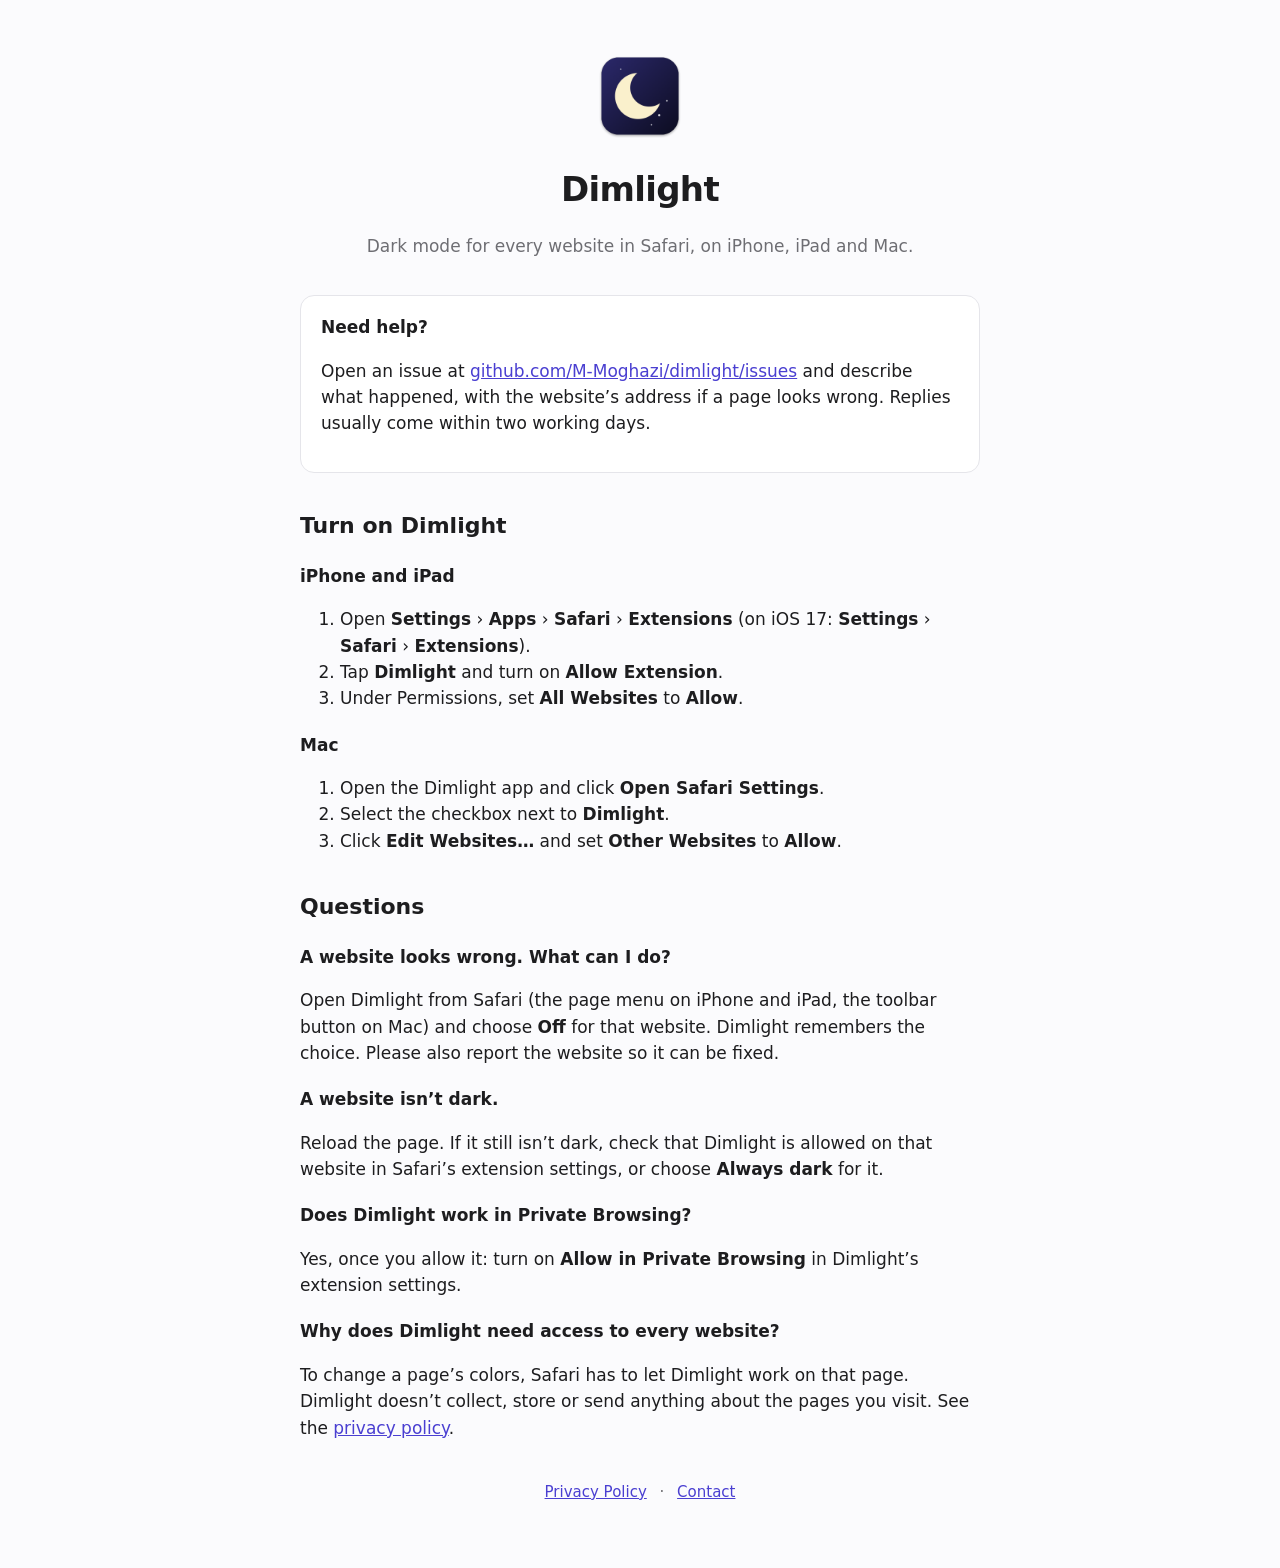
==== index.html @ 1d6453c2 "Dimlight support and privacy policy pages Co-Authored-By: Claude Opus 5.5 <noreply@anthropic.com>" ====
<!doctype html>
<html lang="en">
<head>
<meta charset="utf-8">
<meta name="viewport" content="width=device-width, initial-scale=1">
<title>Dimlight Support</title>
<meta name="description" content="Help and contact for Dimlight, the dark mode extension for Safari on iPhone, iPad and Mac.">
<link rel="icon" href="icon.png">
<link rel="stylesheet" href="style.css">
</head>
<body>
<main>
<header>
  <img src="icon.png" alt="">
  <h1>Dimlight</h1>
  <p class="muted">Dark mode for every website in Safari, on iPhone, iPad and Mac.</p>
</header>

<div class="card">
  <strong>Need help?</strong>
  <p>Open an issue at <a href="https://github.com/M-Moghazi/dimlight/issues">github.com/M-Moghazi/dimlight/issues</a> and describe what happened, with the website’s address if a page looks wrong. Replies usually come within two working days.</p>
</div>

<h2>Turn on Dimlight</h2>
<h3>iPhone and iPad</h3>
<ol>
  <li>Open <b>Settings</b> › <b>Apps</b> › <b>Safari</b> › <b>Extensions</b> (on iOS 17: <b>Settings</b> › <b>Safari</b> › <b>Extensions</b>).</li>
  <li>Tap <b>Dimlight</b> and turn on <b>Allow Extension</b>.</li>
  <li>Under Permissions, set <b>All Websites</b> to <b>Allow</b>.</li>
</ol>
<h3>Mac</h3>
<ol>
  <li>Open the Dimlight app and click <b>Open Safari Settings</b>.</li>
  <li>Select the checkbox next to <b>Dimlight</b>.</li>
  <li>Click <b>Edit Websites…</b> and set <b>Other Websites</b> to <b>Allow</b>.</li>
</ol>

<h2>Questions</h2>
<h3>A website looks wrong. What can I do?</h3>
<p>Open Dimlight from Safari (the page menu on iPhone and iPad, the toolbar button on Mac) and choose <b>Off</b> for that website. Dimlight remembers the choice. Please also report the website so it can be fixed.</p>
<h3>A website isn’t dark.</h3>
<p>Reload the page. If it still isn’t dark, check that Dimlight is allowed on that website in Safari’s extension settings, or choose <b>Always dark</b> for it.</p>
<h3>Does Dimlight work in Private Browsing?</h3>
<p>Yes, once you allow it: turn on <b>Allow in Private Browsing</b> in Dimlight’s extension settings.</p>
<h3>Why does Dimlight need access to every website?</h3>
<p>To change a page’s colors, Safari has to let Dimlight work on that page. Dimlight doesn’t collect, store or send anything about the pages you visit. See the <a href="privacy/">privacy policy</a>.</p>

<nav><a href="privacy/">Privacy Policy</a> · <a href="https://github.com/M-Moghazi/dimlight/issues">Contact</a></nav>
</main>
</body>
</html>
---- style.css ----
:root { color-scheme: light dark; --bg: #fbfbfd; --text: #1d1d1f; --muted: #6e6e73; --card: #ffffff; --line: #e5e5ea; --accent: #4a3fd1; }
@media (prefers-color-scheme: dark) { :root { --bg: #000; --text: #f5f5f7; --muted: #a1a1a6; --card: #1c1c1e; --line: #38383a; --accent: #8b82ff; } }
* { box-sizing: border-box; }
body { margin: 0; background: var(--bg); color: var(--text); font: 17px/1.55 -apple-system, BlinkMacSystemFont, 'Segoe UI', system-ui, sans-serif; }
main { max-width: 720px; margin: 0 auto; padding: 48px 20px 64px; }
header { text-align: center; margin-bottom: 36px; }
header img { width: 96px; height: 96px; border-radius: 22px; }
h1 { font-size: 34px; margin: 12px 0 4px; letter-spacing: -0.02em; }
h2 { font-size: 22px; margin: 36px 0 8px; }
h3 { font-size: 17px; margin: 20px 0 4px; }
p, li { color: var(--text); }
.muted { color: var(--muted); }
.card { background: var(--card); border: 1px solid var(--line); border-radius: 14px; padding: 18px 20px; margin: 16px 0; }
a { color: var(--accent); }
nav { text-align: center; margin-top: 40px; color: var(--muted); font-size: 15px; }
nav a { margin: 0 8px; }
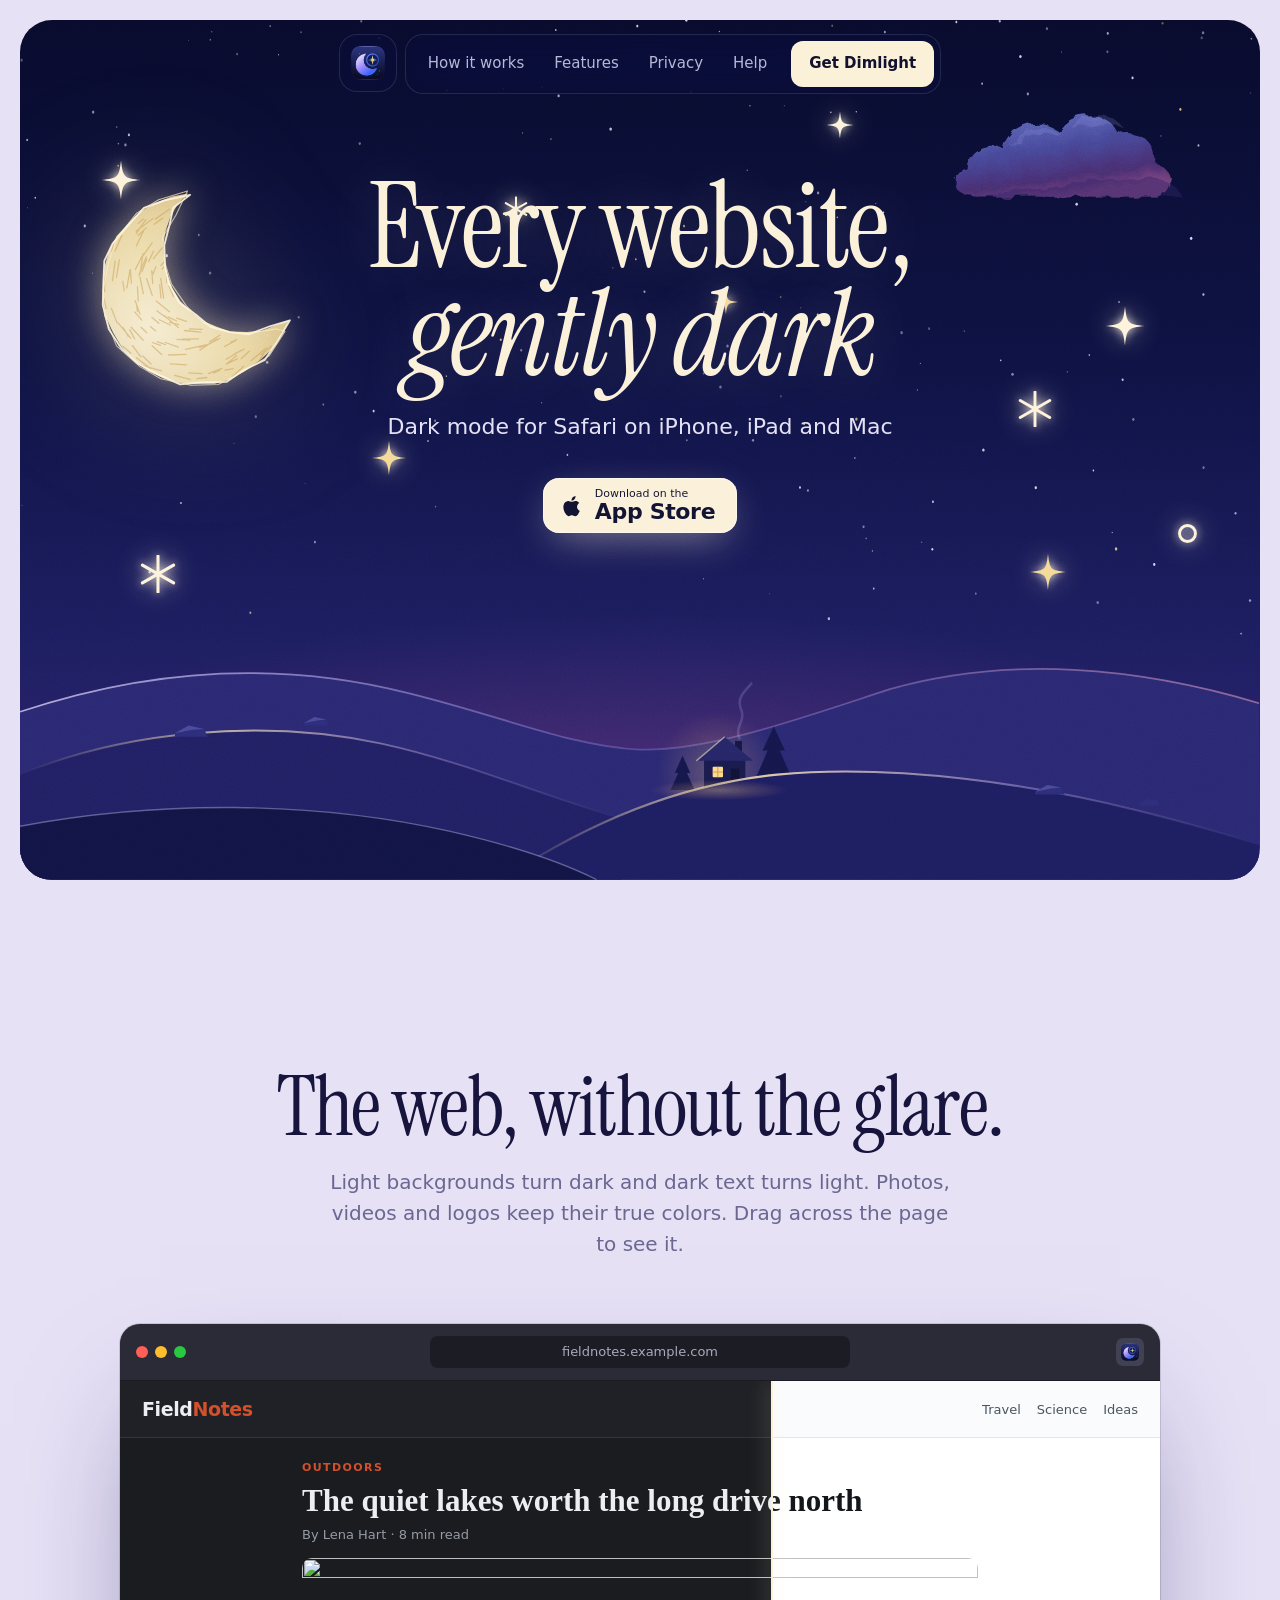
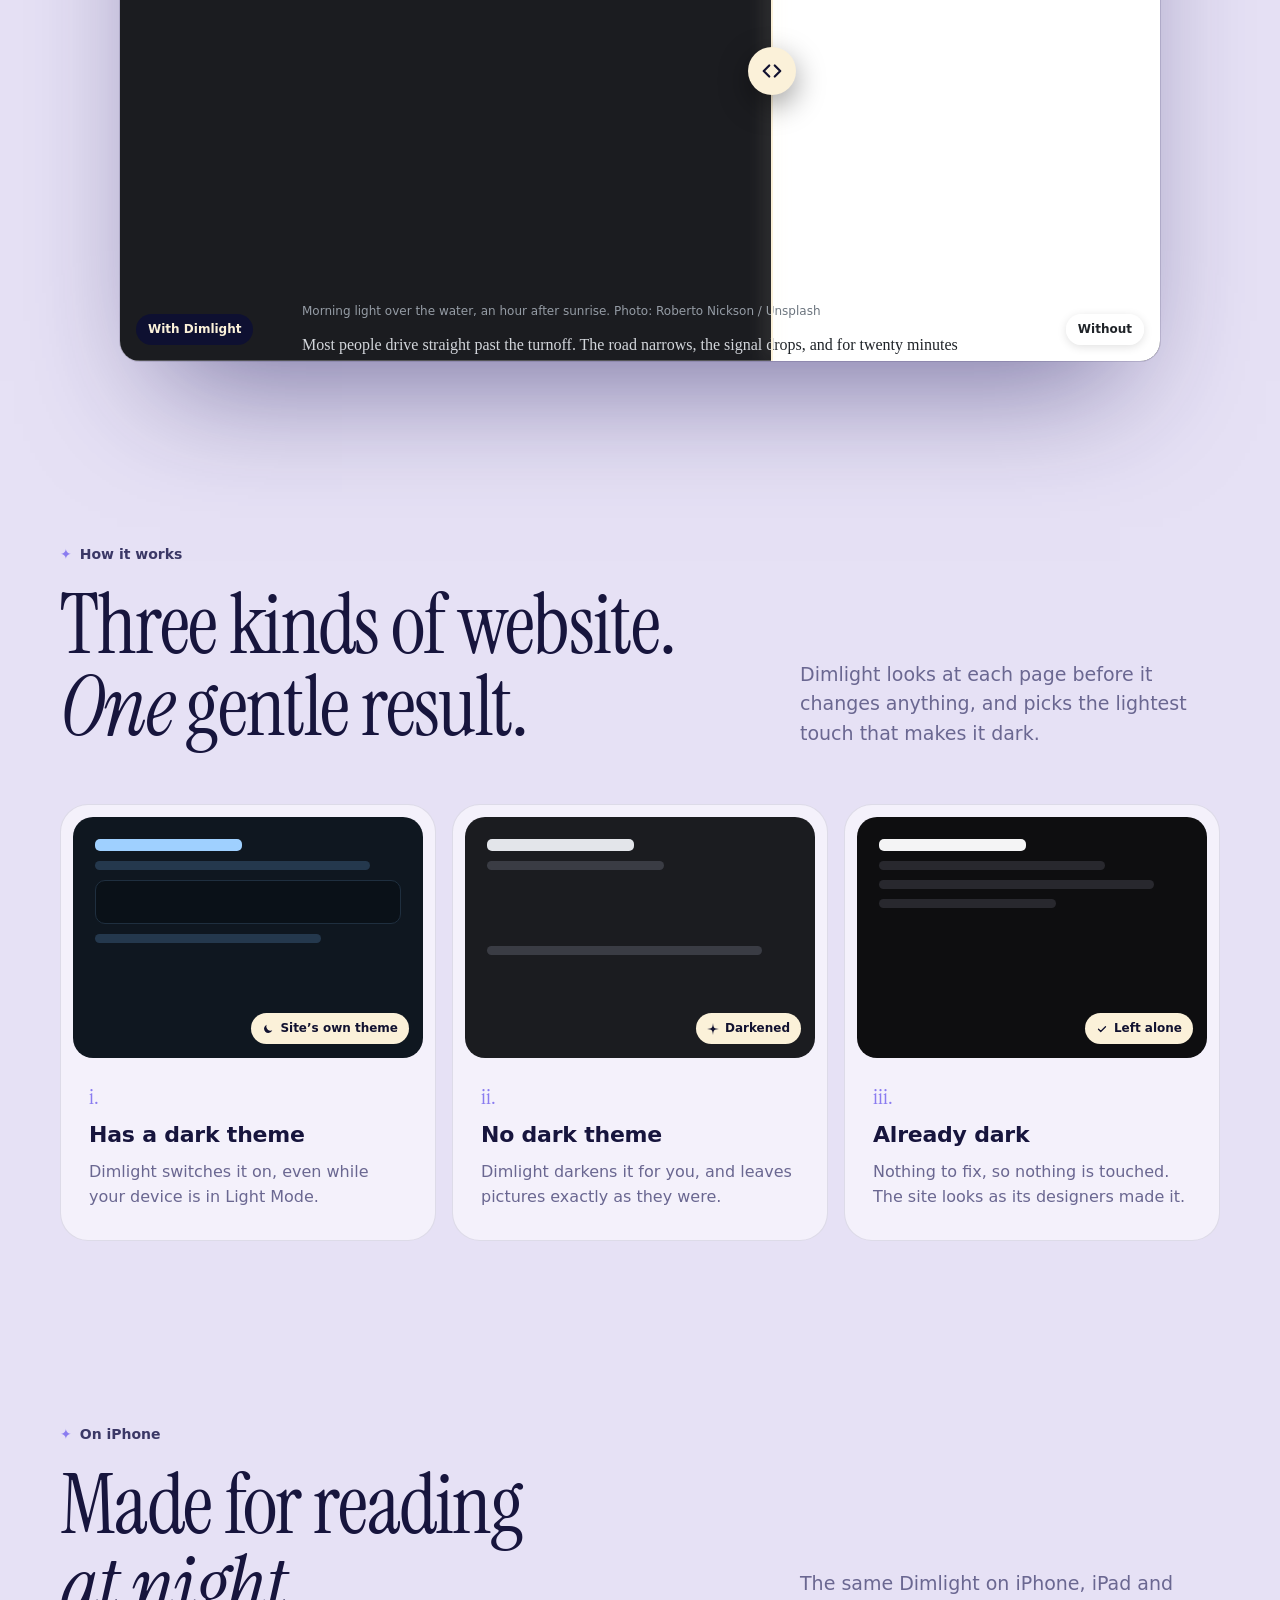
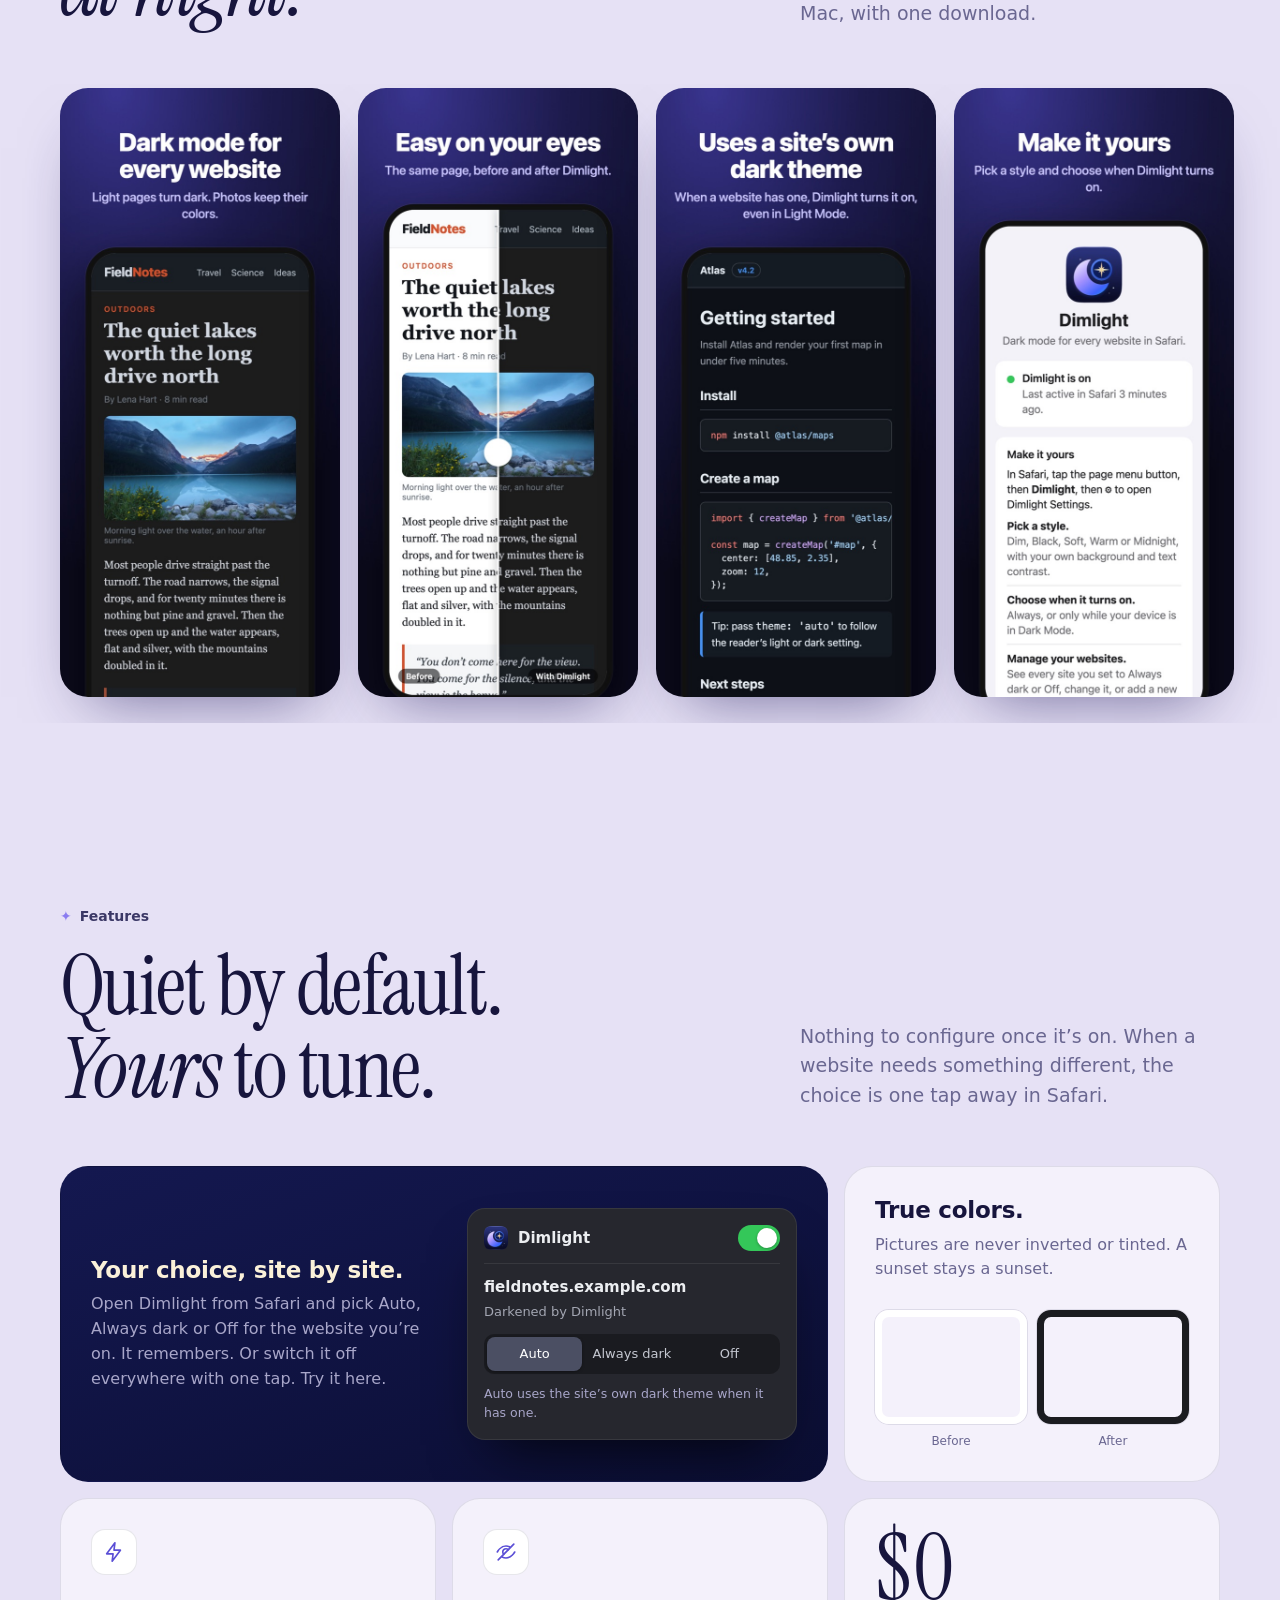
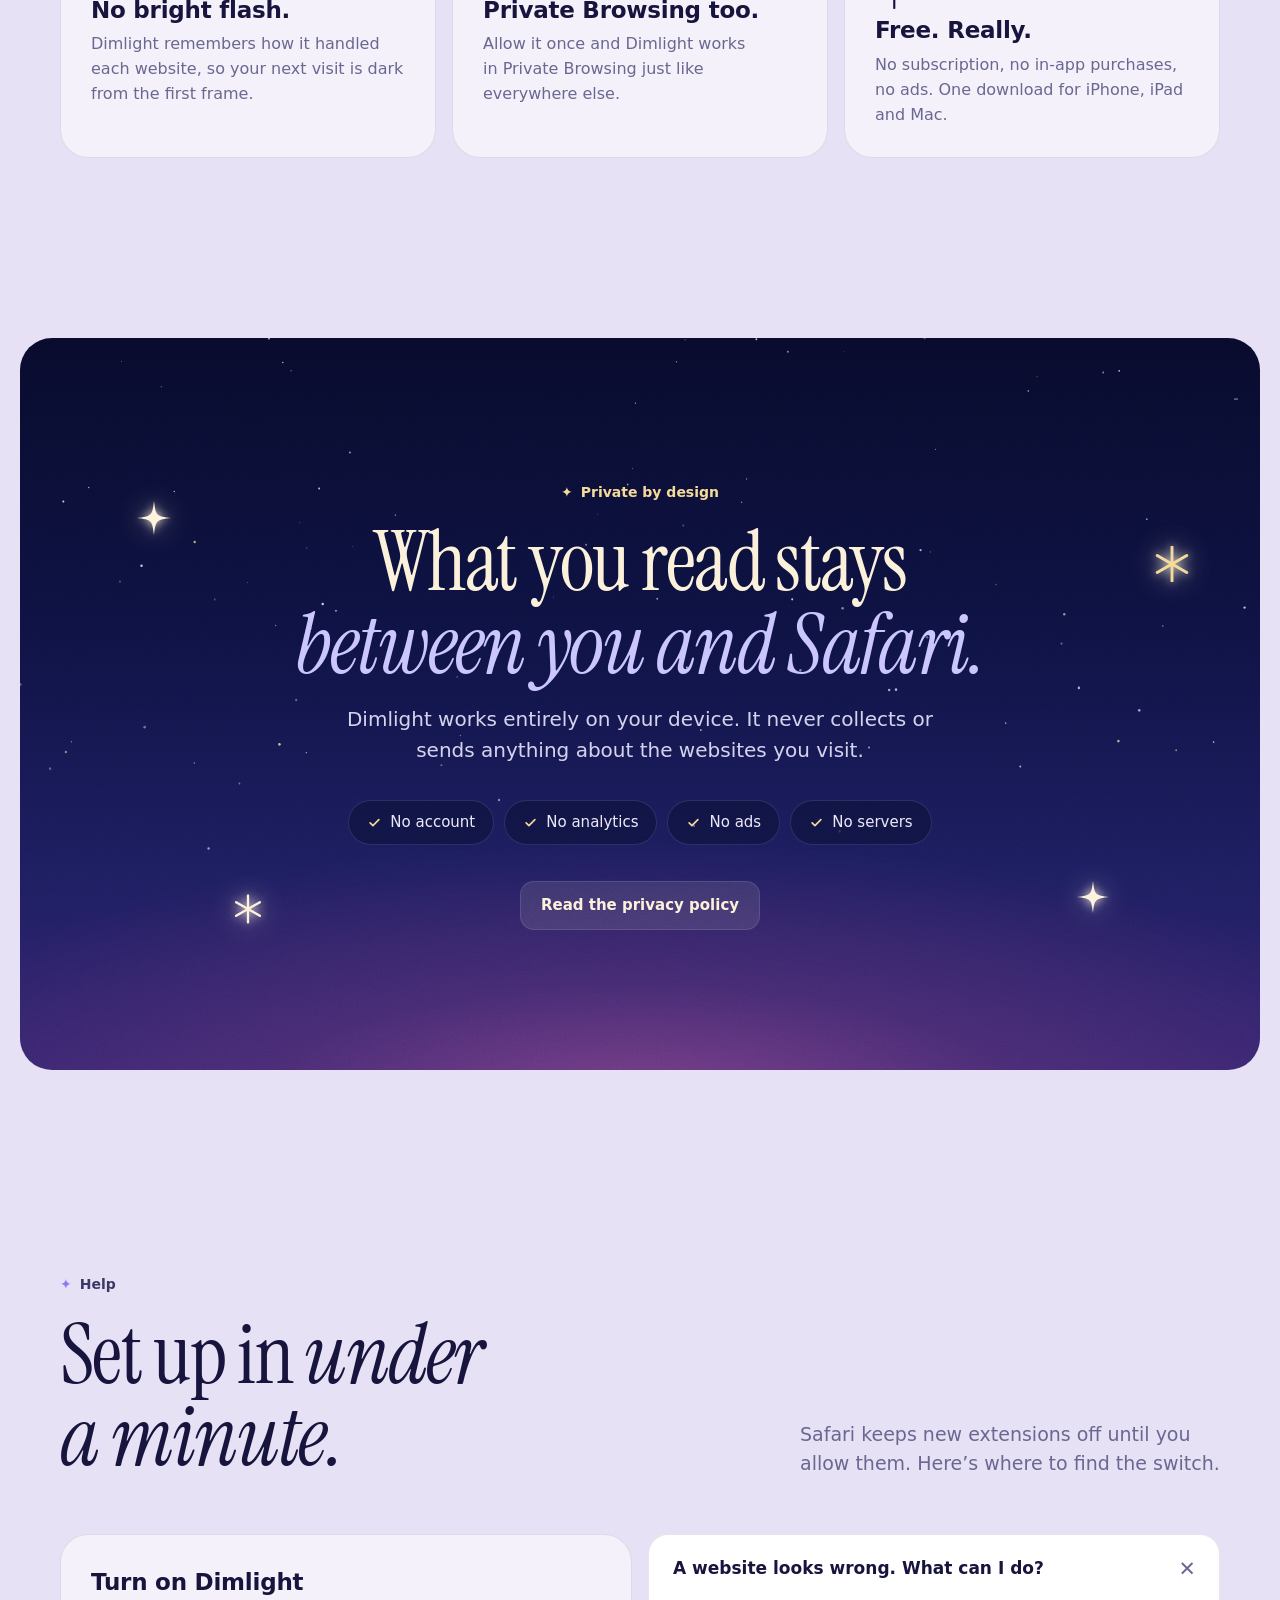
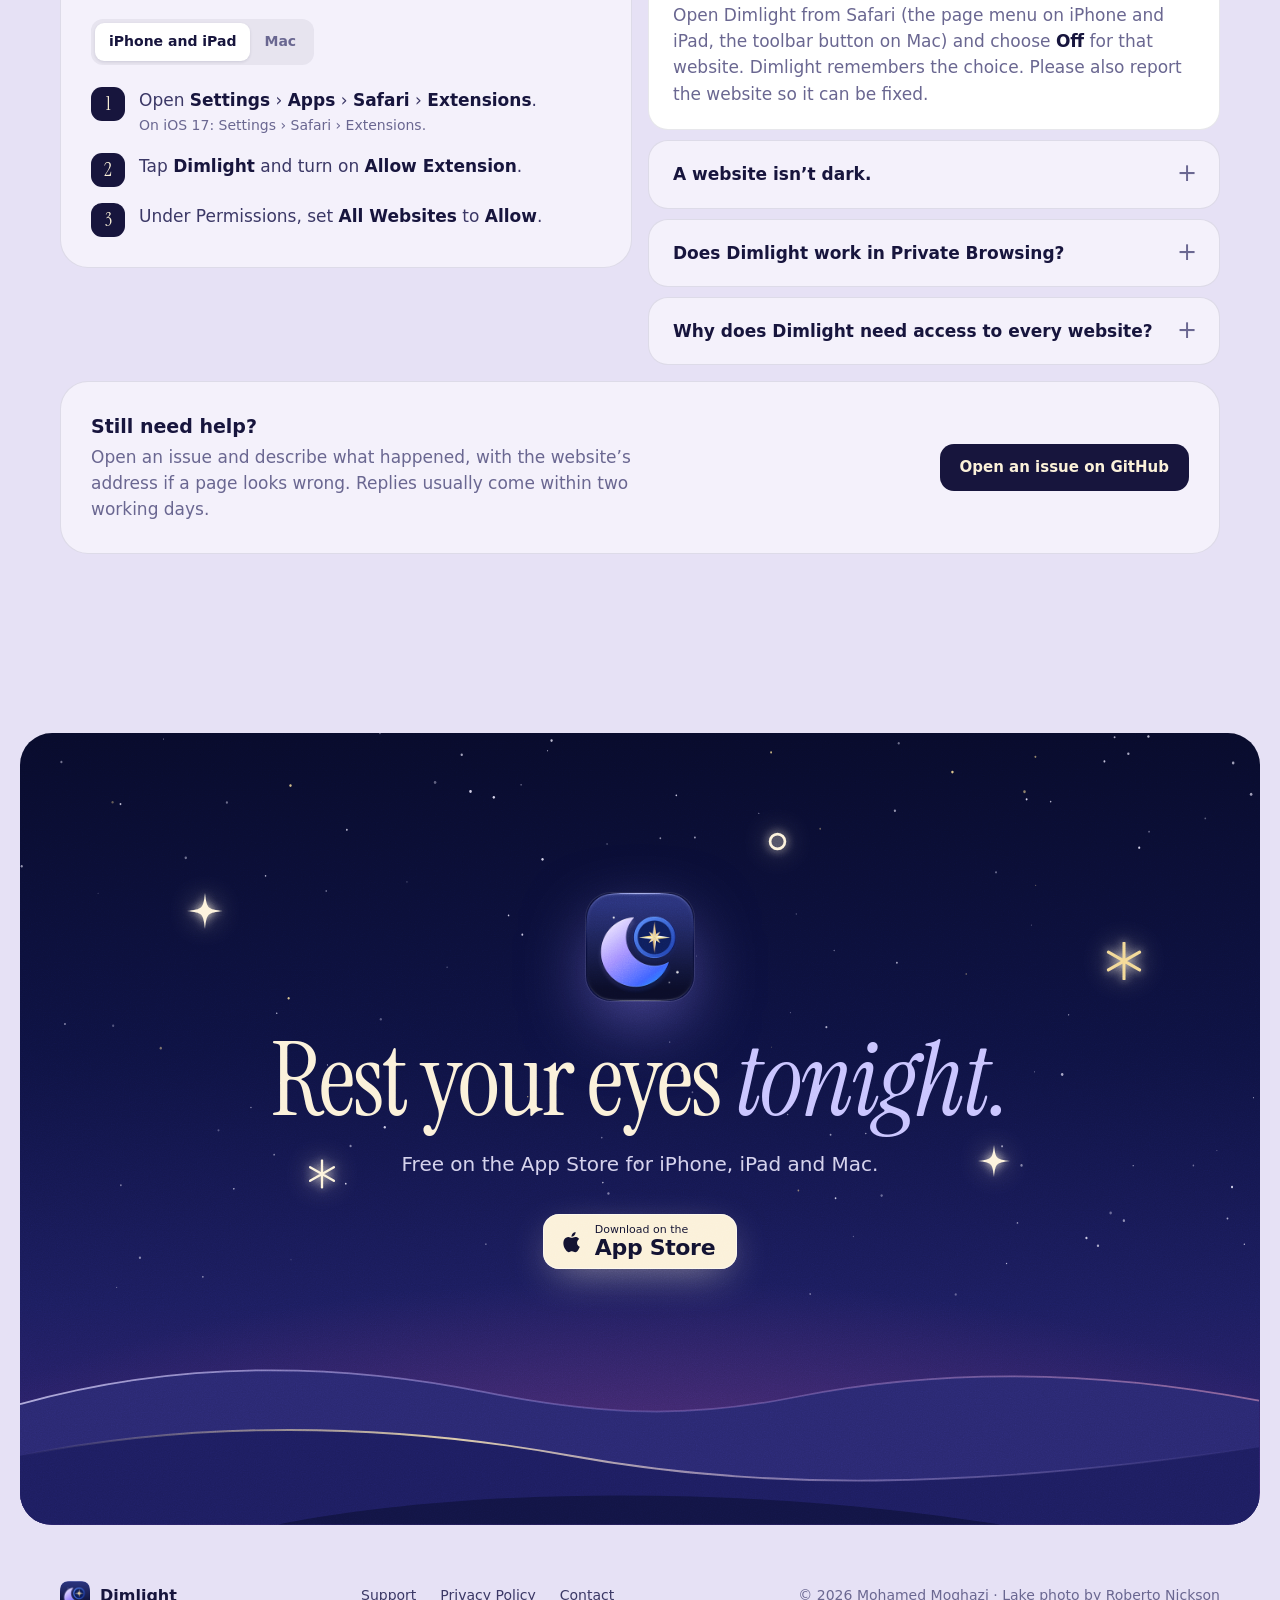
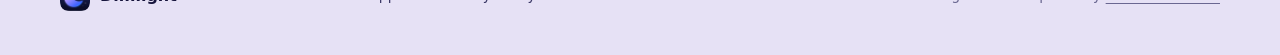
==== commit f9cb0ca4: "New Dimlight landing page A night-sky hero with a hand-drawn moon and hills, a draggable before/afte" ====
--- a/index.html
+++ b/index.html
@@ -2,50 +2,361 @@
 <html lang="en">
 <head>
 <meta charset="utf-8">
-<meta name="viewport" content="width=device-width, initial-scale=1">
-<title>Dimlight Support</title>
-<meta name="description" content="Help and contact for Dimlight, the dark mode extension for Safari on iPhone, iPad and Mac.">
+<meta name="viewport" content="width=device-width, initial-scale=1, viewport-fit=cover">
+<title>Dimlight — Dark mode for every website in Safari</title>
+<meta name="description" content="Dimlight brings dark mode to every website in Safari on iPhone, iPad and Mac. Sites with their own dark theme use it; everything else is gently darkened, with photos left untouched. Free, private, no account.">
+<meta name="theme-color" content="#e6e1f5">
+<meta name="apple-itunes-app" content="app-id=6831634388">
+<meta property="og:type" content="website">
+<meta property="og:title" content="Dimlight — Dark mode for every website in Safari">
+<meta property="og:description" content="Every website, gently dark. Free for iPhone, iPad and Mac.">
+<meta property="og:url" content="https://m-moghazi.github.io/dimlight/">
+<meta property="og:image" content="https://m-moghazi.github.io/dimlight/icon.png">
+<meta name="twitter:card" content="summary">
+<script>document.documentElement.classList.add("js")</script>
 <link rel="icon" href="icon.png">
+<link rel="apple-touch-icon" href="icon.png">
+<link rel="preconnect" href="https://fonts.googleapis.com">
+<link rel="preconnect" href="https://fonts.gstatic.com" crossorigin>
+<link rel="stylesheet" href="https://fonts.googleapis.com/css2?family=Instrument+Serif:ital@0;1&display=swap">
 <link rel="stylesheet" href="style.css">
 </head>
-<body>
+<body id="top">
+
+<svg width="0" height="0" style="position:absolute" aria-hidden="true">
+  <defs>
+    <symbol id="i-apple" viewBox="0 0 24 24"><path fill="currentColor" d="M16.37 12.73c-.02-2.45 2-3.63 2.09-3.69-1.14-1.67-2.91-1.9-3.54-1.92-1.5-.15-2.94.89-3.7.89-.77 0-1.94-.87-3.19-.85-1.64.03-3.15.96-4 2.42-1.71 2.96-.44 7.34 1.22 9.74.82 1.17 1.79 2.49 3.06 2.44 1.23-.05 1.69-.79 3.18-.79 1.48 0 1.9.79 3.19.77 1.32-.03 2.16-1.19 2.96-2.37.94-1.36 1.32-2.69 1.34-2.75-.03-.02-2.57-.99-2.61-3.89ZM13.94 5.53c.67-.82 1.13-1.95 1-3.08-.97.04-2.15.65-2.85 1.46-.62.72-1.17 1.88-1.03 2.98 1.08.08 2.2-.55 2.88-1.36Z"/></symbol>
+    <symbol id="i-spark" viewBox="-1 -1 2 2"><path fill="currentColor" d="M0-1C.1-.14.14-.1 1 0 .14.1.1.14 0 1-.1.14-.14.1-1 0-.14-.1-.1-.14 0-1Z"/></symbol>
+    <symbol id="i-aster" viewBox="-1 -1 2 2"><path fill="none" stroke="currentColor" stroke-width=".16" stroke-linecap="round" d="M0-.95V.95M-.82-.47.82.47M-.82.47.82-.47"/></symbol>
+    <symbol id="i-check" viewBox="0 0 24 24"><path fill="none" stroke="currentColor" stroke-width="2.6" stroke-linecap="round" stroke-linejoin="round" d="m5 12.5 4.5 4.5L19 7.5"/></symbol>
+    <symbol id="i-moon" viewBox="0 0 24 24"><path fill="currentColor" d="M20.5 14.6A8.5 8.5 0 0 1 9.4 3.5a8.5 8.5 0 1 0 11.1 11.1Z"/></symbol>
+    <filter id="grain-f"><feTurbulence type="fractalNoise" baseFrequency=".85" numOctaves="2" stitchTiles="stitch"/><feColorMatrix type="saturate" values="0"/></filter>
+    <filter id="fuzz" x="-10%" y="-20%" width="120%" height="140%"><feTurbulence type="fractalNoise" baseFrequency=".035" numOctaves="3" seed="4"/><feDisplacementMap in="SourceGraphic" scale="16"/></filter>
+    <radialGradient id="warm"><stop offset="0" stop-color="#ffd98a" stop-opacity=".9"/><stop offset="1" stop-color="#ffb867" stop-opacity="0"/></radialGradient>
+    <linearGradient id="rim-cool" x1="0" x2="1"><stop offset="0" stop-color="#d9d4ff" stop-opacity=".75"/><stop offset=".5" stop-color="#b9a4ff" stop-opacity=".25"/><stop offset="1" stop-color="#f0a6c8" stop-opacity=".5"/></linearGradient>
+    <linearGradient id="rim-warm" x1="0" x2="1"><stop offset="0" stop-color="#fbe6b4" stop-opacity="0"/><stop offset=".35" stop-color="#fbe6b4" stop-opacity=".85"/><stop offset=".7" stop-color="#d9c2ff" stop-opacity=".35"/><stop offset="1" stop-color="#d9c2ff" stop-opacity="0"/></linearGradient>
+  </defs>
+</svg>
+
+<header class="nav" id="nav">
+  <a class="nav-mark" href="#top" aria-label="Dimlight home"><img src="icon.png" alt=""></a>
+  <nav class="nav-pill" aria-label="Main">
+    <a href="#how">How it works</a>
+    <a href="#features">Features</a>
+    <a href="#privacy">Privacy</a>
+    <a href="#help">Help</a>
+    <a class="nav-cta" href="https://apps.apple.com/app/id6831634388">Get Dimlight</a>
+  </nav>
+</header>
+
 <main>
-<header>
-  <img src="icon.png" alt="">
-  <h1>Dimlight</h1>
-  <p class="muted">Dark mode for every website in Safari, on iPhone, iPad and Mac.</p>
-</header>
-
-<div class="card">
-  <strong>Need help?</strong>
-  <p>Open an issue at <a href="https://github.com/M-Moghazi/dimlight/issues">github.com/M-Moghazi/dimlight/issues</a> and describe what happened, with the website’s address if a page looks wrong. Replies usually come within two working days.</p>
-</div>
-
-<h2>Turn on Dimlight</h2>
-<h3>iPhone and iPad</h3>
-<ol>
-  <li>Open <b>Settings</b> › <b>Apps</b> › <b>Safari</b> › <b>Extensions</b> (on iOS 17: <b>Settings</b> › <b>Safari</b> › <b>Extensions</b>).</li>
-  <li>Tap <b>Dimlight</b> and turn on <b>Allow Extension</b>.</li>
-  <li>Under Permissions, set <b>All Websites</b> to <b>Allow</b>.</li>
-</ol>
-<h3>Mac</h3>
-<ol>
-  <li>Open the Dimlight app and click <b>Open Safari Settings</b>.</li>
-  <li>Select the checkbox next to <b>Dimlight</b>.</li>
-  <li>Click <b>Edit Websites…</b> and set <b>Other Websites</b> to <b>Allow</b>.</li>
-</ol>
-
-<h2>Questions</h2>
-<h3>A website looks wrong. What can I do?</h3>
-<p>Open Dimlight from Safari (the page menu on iPhone and iPad, the toolbar button on Mac) and choose <b>Off</b> for that website. Dimlight remembers the choice. Please also report the website so it can be fixed.</p>
-<h3>A website isn’t dark.</h3>
-<p>Reload the page. If it still isn’t dark, check that Dimlight is allowed on that website in Safari’s extension settings, or choose <b>Always dark</b> for it.</p>
-<h3>Does Dimlight work in Private Browsing?</h3>
-<p>Yes, once you allow it: turn on <b>Allow in Private Browsing</b> in Dimlight’s extension settings.</p>
-<h3>Why does Dimlight need access to every website?</h3>
-<p>To change a page’s colors, Safari has to let Dimlight work on that page. Dimlight doesn’t collect, store or send anything about the pages you visit. See the <a href="privacy/">privacy policy</a>.</p>
-
-<nav><a href="privacy/">Privacy Policy</a> · <a href="https://github.com/M-Moghazi/dimlight/issues">Contact</a></nav>
+  <!-- ============ Hero ============ -->
+  <section class="night hero">
+    <div class="sky" data-stars="170" data-sparks="hero"></div>
+    <div class="scene" aria-hidden="true">
+      <svg class="moon" viewBox="0 0 300 300" aria-hidden="true">
+  <defs>
+    <radialGradient id="moonfill" cx=".25" cy=".7" r=".9"><stop offset="0" stop-color="#fff6d8"/><stop offset=".6" stop-color="#f6e2a8"/><stop offset="1" stop-color="#e2c17a"/></radialGradient>
+    <clipPath id="mooncut"><path d="M137.9 32.8 L118.4 36.5 L97.8 44.4 L79.1 55.2 L64.4 69.8 L50.2 85.1 L40.3 104.9 L35.3 123.1 L33.3 146.1 L33.5 166.2 L36.9 185.3 L46.1 204.7 L56.8 222.7 L70.9 238.5 L88.8 251.8 L107.9 260.5 L128.0 266.3 L148.8 267.5 L171.1 267.5 L191.0 261.4 L208.8 251.4 L225.9 238.9 L241.8 224.7 L253.8 207.3 L262.7 189.3 L244.1 196.1 L228.7 202.0 L210.7 203.7 L190.3 202.9 L174.3 197.4 L156.1 189.7 L143.4 180.0 L128.7 165.5 L118.7 149.8 L113.3 133.2 L108.9 115.9 L107.5 98.3 L110.1 80.0 L116.1 62.2 L125.4 46.0Z"/></clipPath>
+  </defs>
+  <path d="M137.9 32.8 L118.4 36.5 L97.8 44.4 L79.1 55.2 L64.4 69.8 L50.2 85.1 L40.3 104.9 L35.3 123.1 L33.3 146.1 L33.5 166.2 L36.9 185.3 L46.1 204.7 L56.8 222.7 L70.9 238.5 L88.8 251.8 L107.9 260.5 L128.0 266.3 L148.8 267.5 L171.1 267.5 L191.0 261.4 L208.8 251.4 L225.9 238.9 L241.8 224.7 L253.8 207.3 L262.7 189.3 L244.1 196.1 L228.7 202.0 L210.7 203.7 L190.3 202.9 L174.3 197.4 L156.1 189.7 L143.4 180.0 L128.7 165.5 L118.7 149.8 L113.3 133.2 L108.9 115.9 L107.5 98.3 L110.1 80.0 L116.1 62.2 L125.4 46.0Z" fill="url(#moonfill)" opacity=".92"/>
+  <g clip-path="url(#mooncut)"><path d="M135.7 231.2L114.2 231.9M37.1 174.3L34.5 162.5M177.5 250.9L169.9 254.0M102.2 192.8L93.7 185.7M136.1 244.0L116.1 242.8M77.6 133.4L86.7 110.7M62.7 149.2L66.8 126.2M96.4 70.6L107.0 63.1M81.4 129.4L87.3 113.5M105.7 231.4L93.8 220.5M104.2 220.0L94.3 216.5M32.6 143.3L34.4 132.3M95.4 113.0L106.5 99.6M177.5 211.5L157.7 221.6M253.8 203.4L249.2 218.9M180.1 248.4L163.1 254.8M241.0 221.2L228.4 231.6M203.3 226.4L185.3 237.1M158.9 219.8L135.1 225.0M49.9 135.8L53.5 114.3M110.4 219.1L100.3 215.5M154.0 203.7L133.7 201.7M83.1 156.4L78.9 135.7M104.8 121.5L121.0 103.5M80.0 234.2L69.5 220.2M126.1 222.3L110.3 216.5M94.6 143.6L93.5 127.8M75.9 178.3L74.4 168.1M76.6 84.5L86.7 75.1M115.3 178.7L98.9 165.4M59.5 152.5L57.7 141.1M79.0 181.5L73.0 165.0M207.8 224.5L195.5 230.6M105.6 251.5L80.6 244.5M87.4 204.4L80.2 197.8M126.7 194.5L115.4 191.7M193.8 248.7L183.9 250.6M151.4 212.0L131.0 212.4M74.3 78.9L94.9 63.4M140.9 213.5L124.5 212.6M198.2 232.6L185.8 242.9M76.8 69.6L83.0 64.1M199.1 236.6L185.4 243.2M92.0 248.7L74.5 235.3M196.8 214.1L183.3 221.4M112.0 142.5L111.3 128.1M198.3 212.8L190.6 216.2M177.7 207.3L164.9 215.6M120.2 53.6L142.3 43.6M173.4 212.2L152.8 225.9M68.4 143.2L67.0 126.4M98.0 202.0L91.6 196.8M67.6 211.1L52.1 192.5M155.6 254.9L139.2 254.0M136.3 190.3L124.2 186.5M95.0 132.0L98.7 122.9M50.7 192.3L43.6 174.3M80.6 112.5L93.9 93.7M108.1 161.7L104.5 137.4M81.2 188.9L72.3 178.8M97.9 64.3L115.1 52.1M117.9 58.2L135.7 54.0M106.2 125.9L122.1 107.8M89.6 116.8L95.7 103.6M76.8 165.3L75.8 147.6M72.4 212.1L66.3 200.6M35.3 153.8L35.1 135.5M161.2 219.1L152.4 222.6M206.9 245.8L192.6 258.9M64.5 209.0L58.3 198.3M82.9 213.7L68.1 197.7M234.8 223.4L216.3 238.7M155.7 200.4L140.1 199.8M79.0 132.0L82.7 106.8M44.2 104.0L48.5 84.8M45.0 140.1L48.3 116.0M74.3 82.2L86.1 64.9M74.4 97.5L83.7 77.9M104.8 161.6L103.3 145.0M92.5 243.0L82.3 233.2M161.4 259.7L149.5 261.0M32.6 143.4L32.4 121.1M67.7 67.7L75.9 57.9M94.0 158.3L87.0 137.6M233.1 227.3L226.5 238.3M67.8 229.7L57.5 220.9M48.2 103.4L56.6 84.3M116.3 194.9L102.7 188.4M140.8 262.1L121.6 257.2M120.2 159.5L114.6 146.6M124.1 190.0L113.7 184.9M73.2 126.5L81.5 109.9M214.0 227.1L203.8 236.6M126.2 198.0L109.2 183.6M112.1 186.2L100.0 177.7" stroke="#c99f55" stroke-width="1.6" stroke-linecap="round" opacity=".55" fill="none"/></g>
+  <path d="M140.8 34.4 L109.5 41.1 L83.8 50.5 L66.2 69.9 L45.1 94.5 L34.9 115.9 L33.7 144.0 L33.0 170.3 L40.4 200.0 L56.0 223.9 L76.6 242.8 L104.1 257.4 L128.5 268.1 L154.1 265.8 L186.0 265.0 L207.7 250.2 L233.0 237.9 L247.6 216.3 L263.9 189.1 L239.1 196.5 L212.9 206.5 L189.8 203.8 L166.5 197.6 L147.6 182.0 L127.7 167.5 L114.4 143.7 L110.0 124.2 L108.9 96.5 L115.2 72.1 L119.9 50.3Z" fill="none" stroke="#fff8e4" stroke-width="2.2" stroke-linejoin="round" opacity=".9"/>
+  <path d="M137.6 29.5 L101.9 40.4 L74.8 56.9 L50.2 88.3 L40.0 118.5 L33.4 152.6 L35.3 183.2 L50.0 220.6 L78.8 246.3 L104.5 261.2 L141.8 269.3 L175.5 268.4 L206.3 252.4 L238.2 233.0 L257.9 202.8 L247.3 199.7 L214.6 205.0 L188.1 204.0 L156.5 192.1 L136.1 171.3 L117.8 144.5 L109.3 116.8 L106.8 86.6 L123.2 59.6Z" fill="none" stroke="#fbeec6" stroke-width="1.3" stroke-linejoin="round" opacity=".7"/>
+</svg>
+      <svg class="cloud" viewBox="0 0 420 210">
+        <defs>
+          <linearGradient id="cloud-g" x1=".1" y1="0" x2=".5" y2="1"><stop offset="0" stop-color="#6a73c9"/><stop offset=".45" stop-color="#4a4b9e"/><stop offset=".8" stop-color="#4b2f73"/><stop offset="1" stop-color="#7e4580"/></linearGradient>
+        </defs>
+        <g filter="url(#fuzz)">
+          <path fill="url(#cloud-g)" d="M48 168c-28 0-36-34-8-44 2-30 34-44 58-30 10-38 56-52 86-28 20-34 76-34 96 6 30-8 60 14 56 44 26 6 30 46 0 52Z"/>
+          <path fill="#2f2266" opacity=".45" d="M70 168c40-14 90-8 120-18 40-14 90-6 130-10 30-2 48 8 56 28Z"/>
+          <path fill="#a2a8ff" opacity=".18" d="M110 92c16-30 54-40 78-22-24-4-50 4-78 22Zm96-30c20-28 60-28 80 0-26-10-52-8-80 0Z"/>
+        </g>
+      </svg>
+      <svg class="land" viewBox="0 0 1440 440" preserveAspectRatio="xMidYMax slice">
+        <!-- far hills, low in the middle so the headline sits in the valley -->
+        <path fill="#2a2870" d="M0 245c150-50 300-60 450-22 110 27 190 62 270 66 80 2 180-34 290-70 140-40 290-26 430 16v205H0Z"/>
+        <path fill="none" stroke="url(#rim-cool)" stroke-width="2" d="M0 245c150-50 300-60 450-22 110 27 190 62 270 66 80 2 180-34 290-70 140-40 290-26 430 16"/>
+        <!-- mid hill, left -->
+        <path fill="#211f62" d="M0 318c120-50 280-66 420-36 100 22 180 58 280 88v70H0Z"/>
+        <path fill="none" stroke="url(#rim-warm)" stroke-width="2.2" opacity=".8" d="M0 318c120-50 280-66 420-36 100 22 180 58 280 88"/>
+        <!-- the cottage with its one lit window -->
+        <circle cx="811" cy="315" r="70" fill="url(#warm)" opacity=".28"/>
+        <path fill="none" stroke="#c8c3ff" stroke-width="3" stroke-linecap="round" opacity=".18" d="M836 276c-6-14 8-20 2-34s6-22 12-30"/>
+        <rect x="831" y="279" width="8" height="20" fill="#15163f"/>
+        <rect x="795" y="298" width="48" height="50" fill="#191a4c"/>
+        <path fill="#252566" d="M786 302 819 274l33 28Z"/>
+        <path fill="none" stroke="#fbe6b4" stroke-width="1.6" stroke-linejoin="round" opacity=".55" d="M786 302 819 274"/>
+        <rect x="805" y="309" width="12" height="12" rx="1" fill="#ffd98a"/>
+        <path stroke="#c99a4e" stroke-width="1.2" d="M811 309v12M805 315h12"/>
+        <rect x="826" y="311" width="10" height="24" fill="#111235"/>
+        <path fill="#14164a" d="M876 262l13 28h-6l13 30h-40l13-30h-6Z"/>
+        <path fill="#14164a" d="M770 296l9 20h-4l9 20h-28l9-20h-4Z"/>
+        <!-- big hill on the right -->
+        <path fill="#1d1d5f" d="M560 440c90-60 200-110 320-122 140-13 300 12 420 42 60 15 110 30 140 40v40Z"/>
+        <path fill="none" stroke="url(#rim-warm)" stroke-width="2.4" d="M560 440c90-60 200-110 320-122 140-13 300 12 420 42 60 15 110 30 140 40"/>
+        <ellipse cx="812" cy="336" rx="80" ry="12" fill="url(#warm)" opacity=".35"/>
+        <!-- rocks -->
+        <g fill="#2c2c78"><path d="M180 270l16-9 18 4 4 9h-38Z"/><path d="M330 258l12-7 14 3 3 7h-29Z"/><path d="M1180 338l14-8 16 3 4 8h-34Z"/><path d="M1300 352l10-6 12 2 3 6h-25Z"/><path d="M110 372l18-10 20 4 5 10h-43Z"/></g>
+        <g fill="#5d5cb0" opacity=".6"><path d="M180 270l16-9 18 4-14 1Z"/><path d="M330 258l12-7 14 3-11 1Z"/><path d="M1180 338l14-8 16 3-12 1Z"/><path d="M110 372l18-10 20 4-16 1Z"/></g>
+        <!-- foreground -->
+        <path fill="#121444" d="M0 440V378c160-30 340-30 500 6 70 16 130 36 170 56Z"/>
+        <path fill="none" stroke="#d9d4ff" stroke-width="1.6" opacity=".35" d="M0 378c160-30 340-30 500 6 70 16 130 36 170 56"/>
+      </svg>
+    </div>
+    <div class="grain" aria-hidden="true"><svg><rect width="100%" height="100%" filter="url(#grain-f)"/></svg></div>
+
+    <div class="copy">
+      <h1>Every website,<br><em>gently dark</em></h1>
+      <p>Dark mode for Safari on iPhone, iPad and Mac</p>
+      <a class="btn-store" href="https://apps.apple.com/app/id6831634388">
+        <svg><use href="#i-apple"/></svg>
+        <span><small>Download on the</small><b>App Store</b></span>
+      </a>
+    </div>
+  </section>
+
+  <!-- ============ Statement + live demo ============ -->
+  <section class="wrap" aria-label="Before and after Dimlight">
+    <div class="statement reveal">
+      <h2>The web, without the glare.</h2>
+      <p>Light backgrounds turn dark and dark text turns light. Photos, videos and logos keep their true colors. Drag across the page to see it.</p>
+    </div>
+    <div class="browser reveal">
+      <div class="chrome">
+        <div class="dots" aria-hidden="true"><i></i><i></i><i></i></div>
+        <div class="url">fieldnotes.example.com</div>
+        <div class="chrome-btn" aria-hidden="true"><img src="icon.png" alt=""></div>
+      </div>
+      <div class="compare" id="compare">
+        <div class="site light" aria-hidden="true">
+          <header><div class="logo">Field<span>Notes</span></div><nav><a>Travel</a><a>Science</a><a>Ideas</a></nav></header>
+          <article>
+            <div class="kicker">Outdoors</div>
+            <div class="t">The quiet lakes worth the long drive north</div>
+            <div class="by">By Lena Hart · 8 min read</div>
+            <img class="photo" src="https://images.unsplash.com/photo-1448518340475-e3c680e9b4be?auto=format&fit=crop&w=1400&h=700&q=80" srcset="https://images.unsplash.com/photo-1448518340475-e3c680e9b4be?auto=format&fit=crop&w=900&h=450&q=80 900w, https://images.unsplash.com/photo-1448518340475-e3c680e9b4be?auto=format&fit=crop&w=1400&h=700&q=80 1400w, https://images.unsplash.com/photo-1448518340475-e3c680e9b4be?auto=format&fit=crop&w=2000&h=1000&q=75 2000w" sizes="(max-width: 760px) 100vw, 680px" alt="" draggable="false">
+            <div class="cap">Morning light over the water, an hour after sunrise. Photo: Roberto Nickson / Unsplash</div>
+            <p>Most people drive straight past the turnoff. The road narrows, the signal drops, and for twenty minutes there is nothing but pine and gravel. Then the trees open up and the water appears, flat and silver, with the mountains doubled in it.</p>
+            <div class="q">“You don’t come here for the view. You come for the silence, and the view is the bonus.”</div>
+            <p>We spent four days paddling between the three lakes, sleeping on small islands and cooking on a single burner. The <span class="lnk">full route and campsite list</span> is at the end of this piece.</p>
+          </article>
+        </div>
+        <div class="site dark" aria-hidden="true">
+          <header><div class="logo">Field<span>Notes</span></div><nav><a>Travel</a><a>Science</a><a>Ideas</a></nav></header>
+          <article>
+            <div class="kicker">Outdoors</div>
+            <div class="t">The quiet lakes worth the long drive north</div>
+            <div class="by">By Lena Hart · 8 min read</div>
+            <img class="photo" src="https://images.unsplash.com/photo-1448518340475-e3c680e9b4be?auto=format&fit=crop&w=1400&h=700&q=80" srcset="https://images.unsplash.com/photo-1448518340475-e3c680e9b4be?auto=format&fit=crop&w=900&h=450&q=80 900w, https://images.unsplash.com/photo-1448518340475-e3c680e9b4be?auto=format&fit=crop&w=1400&h=700&q=80 1400w, https://images.unsplash.com/photo-1448518340475-e3c680e9b4be?auto=format&fit=crop&w=2000&h=1000&q=75 2000w" sizes="(max-width: 760px) 100vw, 680px" alt="" draggable="false">
+            <div class="cap">Morning light over the water, an hour after sunrise. Photo: Roberto Nickson / Unsplash</div>
+            <p>Most people drive straight past the turnoff. The road narrows, the signal drops, and for twenty minutes there is nothing but pine and gravel. Then the trees open up and the water appears, flat and silver, with the mountains doubled in it.</p>
+            <div class="q">“You don’t come here for the view. You come for the silence, and the view is the bonus.”</div>
+            <p>We spent four days paddling between the three lakes, sleeping on small islands and cooking on a single burner. The <span class="lnk">full route and campsite list</span> is at the end of this piece.</p>
+          </article>
+        </div>
+        <span class="tag l">With Dimlight</span>
+        <span class="tag r">Without</span>
+        <div class="divider"><div class="knob"><svg viewBox="0 0 24 24" fill="none" stroke="currentColor" stroke-width="2.4" stroke-linecap="round" stroke-linejoin="round"><path d="m9 6-6 6 6 6M15 6l6 6-6 6"/></svg></div></div>
+        <label class="sr-only" for="compare-range">Compare the page with and without Dimlight</label>
+        <input class="sr-only" id="compare-range" type="range" min="0" max="100" value="50">
+      </div>
+    </div>
+  </section>
+
+  <!-- ============ How it works ============ -->
+  <section class="section wrap" id="how">
+    <div class="head reveal">
+      <div><span class="label">How it works</span><h2>Three kinds of website. <em>One</em> gentle result.</h2></div>
+      <p>Dimlight looks at each page before it changes anything, and picks the lightest touch that makes it dark.</p>
+    </div>
+    <div class="ways">
+      <article class="way reveal">
+        <div class="mini native" aria-hidden="true"><div class="bar w1"></div><div class="bar w2"></div><div class="code"></div><div class="bar w3"></div><span class="pill"><svg><use href="#i-moon"/></svg>Site’s own theme</span></div>
+        <div class="txt"><span class="n">i.</span><h3>Has a dark theme</h3><p>Dimlight switches it on, even while your device is in Light Mode.</p></div>
+      </article>
+      <article class="way reveal">
+        <div class="mini" aria-hidden="true"><div class="bar w1"></div><div class="bar w4"></div><div class="img"></div><div class="bar w2"></div><span class="pill"><svg><use href="#i-spark"/></svg>Darkened</span></div>
+        <div class="txt"><span class="n">ii.</span><h3>No dark theme</h3><p>Dimlight darkens it for you, and leaves pictures exactly as they were.</p></div>
+      </article>
+      <article class="way reveal">
+        <div class="mini already" aria-hidden="true"><div class="bar w1"></div><div class="bar w3"></div><div class="bar w2"></div><div class="bar w4"></div><span class="pill"><svg><use href="#i-check"/></svg>Left alone</span></div>
+        <div class="txt"><span class="n">iii.</span><h3>Already dark</h3><p>Nothing to fix, so nothing is touched. The site looks as its designers made it.</p></div>
+      </article>
+    </div>
+  </section>
+
+  <!-- ============ Screenshots ============ -->
+  <section class="section" aria-label="Screenshots">
+    <div class="wrap head reveal">
+      <div><span class="label">On iPhone</span><h2>Made for reading <em>at night.</em></h2></div>
+      <p>The same Dimlight on iPhone, iPad and Mac, with one download.</p>
+    </div>
+    <div class="gallery reveal">
+      <img src="assets/shots/iphone-1.jpg" alt="A news article in Safari on iPhone, darkened by Dimlight, with its photo in true color" loading="lazy" width="598" height="1300">
+      <img src="assets/shots/iphone-2.jpg" alt="The same page split in two: before Dimlight on the left, after on the right" loading="lazy" width="598" height="1300">
+      <img src="assets/shots/iphone-3.jpg" alt="A documentation site showing its own dark theme, turned on by Dimlight" loading="lazy" width="598" height="1300">
+      <img src="assets/shots/iphone-5.jpg" alt="The Dimlight app showing that Dimlight is on and how it works" loading="lazy" width="598" height="1300">
+    </div>
+  </section>
+
+  <!-- ============ Features ============ -->
+  <section class="section wrap" id="features">
+    <div class="head reveal">
+      <div><span class="label">Features</span><h2>Quiet by default. <em>Yours</em> to tune.</h2></div>
+      <p>Nothing to configure once it’s on. When a website needs something different, the choice is one tap away in Safari.</p>
+    </div>
+    <div class="bento">
+      <div class="tile span4 dark split reveal">
+        <div>
+          <h3>Your choice, site by site.</h3>
+          <p>Open Dimlight from Safari and pick Auto, Always dark or Off for the website you’re on. It remembers. Or switch it off everywhere with one tap. Try it here.</p>
+        </div>
+        <div class="popup" id="popup">
+          <header><img src="icon.png" alt=""><strong>Dimlight</strong><button class="switch" type="button" role="switch" aria-checked="true" aria-label="Dimlight on all websites"></button></header>
+          <div class="host">fieldnotes.example.com</div>
+          <div class="status" id="popup-status">Darkened by Dimlight</div>
+          <div class="seg" role="group" aria-label="Dark mode on this site">
+            <button type="button" data-mode="auto" aria-pressed="true">Auto</button>
+            <button type="button" data-mode="force" aria-pressed="false">Always dark</button>
+            <button type="button" data-mode="off" aria-pressed="false">Off</button>
+          </div>
+          <p class="hint" id="popup-hint">Auto uses the site’s own dark theme when it has one.</p>
+        </div>
+      </div>
+      <div class="tile reveal">
+        <h3>True colors.</h3>
+        <p>Pictures are never inverted or tinted. A sunset stays a sunset.</p>
+        <div class="art thumbs" aria-hidden="true">
+          <figure><div class="ph"></div><figcaption>Before</figcaption></figure>
+          <figure><div class="ph"></div><figcaption>After</figcaption></figure>
+        </div>
+      </div>
+      <div class="tile reveal">
+        <div class="ico"><svg viewBox="0 0 24 24" fill="none" stroke="currentColor" stroke-width="1.8" stroke-linecap="round" stroke-linejoin="round"><path d="M13 2 4 14h7l-1 8 9-12h-7l1-8Z"/></svg></div>
+        <h3>No bright flash.</h3>
+        <p>Dimlight remembers how it handled each website, so your next visit is dark from the first frame.</p>
+      </div>
+      <div class="tile reveal">
+        <div class="ico"><svg viewBox="0 0 24 24" fill="none" stroke="currentColor" stroke-width="1.8" stroke-linecap="round" stroke-linejoin="round"><path d="M2.5 12S6 5.5 12 5.5c1.6 0 3 .45 4.2 1.1M21.5 12S18 18.5 12 18.5c-1.6 0-3-.45-4.2-1.1"/><path d="M9.5 14.5a3.5 3.5 0 0 1 5-5"/><path d="m3.5 20.5 17-17"/></svg></div>
+        <h3>Private Browsing too.</h3>
+        <p>Allow it once and Dimlight works in Private Browsing just like everywhere else.</p>
+      </div>
+      <div class="tile reveal">
+        <div class="big-num">$0</div>
+        <h3>Free. Really.</h3>
+        <p>No subscription, no in-app purchases, no ads. One download for iPhone, iPad and Mac.</p>
+      </div>
+    </div>
+  </section>
+
+  <!-- ============ Privacy ============ -->
+  <section id="privacy" class="night band reveal">
+    <div class="sky" data-stars="90" data-sparks="band"></div>
+    <div class="grain" aria-hidden="true"><svg><rect width="100%" height="100%" filter="url(#grain-f)"/></svg></div>
+    <span class="label">Private by design</span>
+    <h2>What you read stays <em>between you and Safari.</em></h2>
+    <p>Dimlight works entirely on your device. It never collects or sends anything about the websites you visit.</p>
+    <div class="chips">
+      <span class="chip"><svg><use href="#i-check"/></svg>No account</span>
+      <span class="chip"><svg><use href="#i-check"/></svg>No analytics</span>
+      <span class="chip"><svg><use href="#i-check"/></svg>No ads</span>
+      <span class="chip"><svg><use href="#i-check"/></svg>No servers</span>
+    </div>
+    <a class="link-btn on-night" href="privacy/">Read the privacy policy</a>
+  </section>
+
+  <!-- ============ Help ============ -->
+  <section class="section wrap" id="help">
+    <div class="head reveal">
+      <div><span class="label">Help</span><h2>Set up in <em>under a minute.</em></h2></div>
+      <p>Safari keeps new extensions off until you allow them. Here’s where to find the switch.</p>
+    </div>
+    <div class="help-grid">
+      <div class="card reveal">
+        <h3>Turn on Dimlight</h3>
+        <div class="tabs" role="tablist" aria-label="Device">
+          <button type="button" role="tab" id="tab-ios" aria-controls="panel-ios" aria-selected="true">iPhone and iPad</button>
+          <button type="button" role="tab" id="tab-mac" aria-controls="panel-mac" aria-selected="false" tabindex="-1">Mac</button>
+        </div>
+        <div class="panel" id="panel-ios" role="tabpanel" aria-labelledby="tab-ios">
+          <ol class="steps">
+            <li><span>Open <b>Settings</b> › <b>Apps</b> › <b>Safari</b> › <b>Extensions</b>.<span class="note">On iOS 17: Settings › Safari › Extensions.</span></span></li>
+            <li><span>Tap <b>Dimlight</b> and turn on <b>Allow Extension</b>.</span></li>
+            <li><span>Under Permissions, set <b>All Websites</b> to <b>Allow</b>.</span></li>
+          </ol>
+        </div>
+        <div class="panel" id="panel-mac" role="tabpanel" aria-labelledby="tab-mac" hidden>
+          <ol class="steps">
+            <li><span>Open the Dimlight app and click <b>Open Safari Settings</b>.</span></li>
+            <li><span>Select the checkbox next to <b>Dimlight</b>.</span></li>
+            <li><span>Click <b>Edit Websites…</b> and set <b>Other Websites</b> to <b>Allow</b>.</span></li>
+          </ol>
+        </div>
+      </div>
+      <div class="faq reveal">
+        <details open>
+          <summary>A website looks wrong. What can I do?</summary>
+          <p>Open Dimlight from Safari (the page menu on iPhone and iPad, the toolbar button on Mac) and choose <b>Off</b> for that website. Dimlight remembers the choice. Please also report the website so it can be fixed.</p>
+        </details>
+        <details>
+          <summary>A website isn’t dark.</summary>
+          <p>Reload the page. If it still isn’t dark, check that Dimlight is allowed on that website in Safari’s extension settings, or choose <b>Always dark</b> for it.</p>
+        </details>
+        <details>
+          <summary>Does Dimlight work in Private Browsing?</summary>
+          <p>Yes, once you allow it: turn on <b>Allow in Private Browsing</b> in Dimlight’s extension settings.</p>
+        </details>
+        <details>
+          <summary>Why does Dimlight need access to every website?</summary>
+          <p>To change a page’s colors, Safari has to let Dimlight work on that page. Dimlight doesn’t collect, store or send anything about the pages you visit. See the <a href="privacy/">privacy policy</a>.</p>
+        </details>
+      </div>
+    </div>
+    <div class="card contact reveal">
+      <p><strong>Still need help?</strong>Open an issue and describe what happened, with the website’s address if a page looks wrong. Replies usually come within two working days.</p>
+      <a class="link-btn" href="https://github.com/M-Moghazi/dimlight/issues">Open an issue on GitHub</a>
+    </div>
+  </section>
+
+  <!-- ============ Finale ============ -->
+  <section class="night finale">
+    <div class="sky" data-stars="120" data-sparks="finale"></div>
+    <div class="scene" aria-hidden="true">
+      <svg class="land" viewBox="0 0 1440 440" preserveAspectRatio="xMidYMax slice">
+        <path fill="#2a2870" d="M0 300c180-50 360-50 540-14 140 28 240 30 360 6 180-36 360-30 540 4v144H0Z"/>
+        <path fill="none" stroke="url(#rim-cool)" stroke-width="2" d="M0 300c180-50 360-50 540-14 140 28 240 30 360 6 180-36 360-30 540 4"/>
+        <path fill="#1d1d5f" d="M0 440V360c200-40 420-40 640 0s460 40 800-10v90Z"/>
+        <path fill="none" stroke="url(#rim-warm)" stroke-width="2.2" d="M0 360c200-40 420-40 640 0s460 40 800-10"/>
+        <path fill="#121444" d="M300 440c200-40 520-50 840 0Z"/>
+      </svg>
+    </div>
+    <div class="grain" aria-hidden="true"><svg><rect width="100%" height="100%" filter="url(#grain-f)"/></svg></div>
+    <div class="copy" style="position:relative;z-index:2">
+      <img class="icon reveal" src="icon.png" alt="">
+      <h2 class="reveal">Rest your eyes <em>tonight.</em></h2>
+      <p class="reveal">Free on the App Store for iPhone, iPad and Mac.</p>
+      <a class="btn-store reveal" href="https://apps.apple.com/app/id6831634388">
+        <svg><use href="#i-apple"/></svg>
+        <span><small>Download on the</small><b>App Store</b></span>
+      </a>
+    </div>
+  </section>
 </main>
+
+<footer class="footer">
+  <div class="wrap">
+    <div class="brand"><img src="icon.png" alt="">Dimlight</div>
+    <nav aria-label="Footer">
+      <a href="#help">Support</a>
+      <a href="privacy/">Privacy Policy</a>
+      <a href="https://github.com/M-Moghazi/dimlight/issues">Contact</a>
+    </nav>
+    <div>© 2026 Mohamed Moghazi · Lake photo by <a href="https://unsplash.com/photos/calm-mountain-lake-reflecting-snowy-peaks-vZ1JAXUO3-0">Roberto Nickson</a></div>
+  </div>
+</footer>
+
+<script src="site.js"></script>
 </body>
 </html>
--- a/style.css
+++ b/style.css
@@ -1,16 +1,345 @@
-:root { color-scheme: light dark; --bg: #fbfbfd; --text: #1d1d1f; --muted: #6e6e73; --card: #ffffff; --line: #e5e5ea; --accent: #4a3fd1; }
-@media (prefers-color-scheme: dark) { :root { --bg: #000; --text: #f5f5f7; --muted: #a1a1a6; --card: #1c1c1e; --line: #38383a; --accent: #8b82ff; } }
+/* Dimlight — site styles (shared by the home page and the privacy policy) */
+
+:root {
+  color-scheme: light;
+  /* Page (day side) */
+  --page: #e6e1f5;
+  --card: #f4f1fb;
+  --card-2: #ffffff;
+  --ink: #17153d;
+  --ink-2: #3b3866;
+  --muted: #6a6791;
+  --line: rgba(23, 21, 61, 0.1);
+  /* Night panels */
+  --night: #0b0e33;
+  --night-2: #141850;
+  --dusk: #5b3277;
+  --cream: #fbf1d9;
+  --gold: #f4d995;
+  --moon: #c8c3ff;
+  --n-text: #e9e6f8;
+  --n-muted: #a8a6c9;
+  --n-line: rgba(200, 195, 255, 0.14);
+
+  --radius: 32px;
+  --serif: "Instrument Serif", "Iowan Old Style", Georgia, serif;
+  --sans: -apple-system, BlinkMacSystemFont, "SF Pro Text", "Segoe UI", system-ui, sans-serif;
+  --gutter: clamp(16px, 4vw, 40px);
+  --frame: clamp(8px, 1.6vw, 24px);
+}
+
 * { box-sizing: border-box; }
-body { margin: 0; background: var(--bg); color: var(--text); font: 17px/1.55 -apple-system, BlinkMacSystemFont, 'Segoe UI', system-ui, sans-serif; }
-main { max-width: 720px; margin: 0 auto; padding: 48px 20px 64px; }
-header { text-align: center; margin-bottom: 36px; }
-header img { width: 96px; height: 96px; border-radius: 22px; }
-h1 { font-size: 34px; margin: 12px 0 4px; letter-spacing: -0.02em; }
-h2 { font-size: 22px; margin: 36px 0 8px; }
-h3 { font-size: 17px; margin: 20px 0 4px; }
-p, li { color: var(--text); }
-.muted { color: var(--muted); }
-.card { background: var(--card); border: 1px solid var(--line); border-radius: 14px; padding: 18px 20px; margin: 16px 0; }
-a { color: var(--accent); }
-nav { text-align: center; margin-top: 40px; color: var(--muted); font-size: 15px; }
-nav a { margin: 0 8px; }
+html { scroll-behavior: smooth; scroll-padding-top: 100px; -webkit-text-size-adjust: 100%; }
+body { margin: 0; background: var(--page); color: var(--ink); font: 17px/1.55 var(--sans); -webkit-font-smoothing: antialiased; overflow-x: hidden; }
+img, svg { display: block; max-width: 100%; }
+a { color: inherit; text-underline-offset: 3px; }
+:focus-visible { outline: 2px solid #6b5cf0; outline-offset: 3px; border-radius: 8px; }
+.sr-only { position: absolute; width: 1px; height: 1px; overflow: hidden; clip: rect(0 0 0 0); white-space: nowrap; }
+.wrap { width: min(1160px, 100% - 2 * var(--gutter)); margin-inline: auto; }
+
+h1, h2, .serif { font-family: var(--serif); font-weight: 400; letter-spacing: -0.02em; text-wrap: balance; }
+h2 { font-size: clamp(44px, 6.6vw, 84px); line-height: .98; margin: 0 0 18px; color: var(--ink); }
+h2 em { font-style: italic; }
+h3 { letter-spacing: -0.01em; }
+
+/* ---------- Night panel (shared by hero, privacy, finale) ---------- */
+.night {
+  position: relative; overflow: hidden; isolation: isolate;
+  margin: var(--frame);
+  border-radius: var(--radius);
+  color: var(--n-text);
+  background:
+    radial-gradient(110% 60% at 50% 105%, #7a3f86 0%, rgba(91, 50, 119, .55) 28%, rgba(27, 29, 92, 0) 60%),
+    linear-gradient(180deg, #080b2b 0%, #0e1242 40%, #1c1d5e 72%, #33236f 100%);
+}
+.night h2 { color: var(--cream); }
+.night h2 em { color: var(--moon); }
+.grain { position: absolute; inset: 0; z-index: 3; pointer-events: none; opacity: .22; mix-blend-mode: overlay; }
+.grain svg { width: 100%; height: 100%; }
+.sky { position: absolute; inset: 0; z-index: -1; pointer-events: none; }
+.sky > svg { position: absolute; inset: 0; width: 100%; height: 100%; }
+.twinkle { transform-box: fill-box; transform-origin: center; animation: twinkle 4.5s ease-in-out infinite; }
+@keyframes twinkle { 0%, 100% { opacity: 1; transform: scale(1); } 50% { opacity: .5; transform: scale(.8); } }
+
+/* ---------- Buttons ---------- */
+.btn-store {
+  display: inline-flex; align-items: center; gap: 10px;
+  padding: 10px 22px 10px 17px;
+  background: var(--cream); color: #121230;
+  border-radius: 16px; text-decoration: none;
+  box-shadow: 0 0 0 1px rgba(255, 255, 255, .5) inset, 0 12px 40px -12px rgba(251, 241, 217, .55);
+  transition: transform .2s ease, box-shadow .2s ease;
+}
+.btn-store:hover { transform: translateY(-2px); box-shadow: 0 0 0 1px rgba(255, 255, 255, .5) inset, 0 18px 50px -12px rgba(251, 241, 217, .75); }
+.btn-store svg { width: 25px; height: 30px; flex: none; }
+.btn-store span { display: grid; line-height: 1.05; text-align: left; }
+.btn-store small { font-size: 11px; font-weight: 500; }
+.btn-store b { font-size: 22px; font-weight: 600; letter-spacing: -0.015em; }
+.btn-store.dark { background: var(--ink); color: var(--cream); box-shadow: 0 12px 30px -14px rgba(23, 21, 61, .6); }
+
+.link-btn { display: inline-flex; align-items: center; gap: 8px; padding: 12px 20px; border-radius: 14px; text-decoration: none; font-weight: 600; font-size: 15px; background: var(--ink); color: var(--cream); transition: transform .2s; }
+.link-btn:hover { transform: translateY(-1px); }
+.link-btn.on-night { background: rgba(251, 241, 217, .1); color: var(--cream); border: 1px solid var(--n-line); }
+
+/* ---------- Navigation ---------- */
+.nav { position: fixed; inset: calc(var(--frame) + 14px) 0 auto; z-index: 50; display: flex; justify-content: center; gap: 8px; padding-inline: var(--gutter); pointer-events: none; }
+.nav > * { pointer-events: auto; }
+.nav-mark, .nav-pill { background: rgba(12, 15, 52, .55); border: 1px solid var(--n-line); backdrop-filter: blur(18px) saturate(150%); -webkit-backdrop-filter: blur(18px) saturate(150%); transition: background .3s; }
+.nav-mark, .nav-pill { transition: background .3s, border-color .3s, box-shadow .3s; }
+/* Once past the dark hero the menu turns to light frosted glass, so it reads over both the page and dark content. */
+.nav.solid .nav-mark, .nav.solid .nav-pill { background: rgba(251, 250, 255, .9); border-color: rgba(23, 21, 61, .14); box-shadow: 0 1px 0 rgba(255, 255, 255, .9) inset, 0 14px 34px -14px rgba(23, 21, 61, .45); }
+.nav.solid .nav-pill a { color: var(--ink-2); }
+.nav.solid .nav-pill a:hover { color: var(--ink); background: rgba(23, 21, 61, .06); }
+.nav.solid .nav-pill .nav-cta { background: var(--ink); color: var(--cream); }
+.nav.solid .nav-pill .nav-cta:hover { background: #26235c; color: var(--cream); }
+.nav-mark { display: grid; place-items: center; width: 58px; height: 58px; border-radius: 18px; }
+.nav-mark img { width: 34px; height: 34px; border-radius: 9px; }
+.nav-pill { display: flex; align-items: center; gap: 2px; padding: 6px 6px 6px 8px; border-radius: 18px; }
+.nav-pill a { padding: 10px 14px; border-radius: 12px; color: #b9b7d8; font-size: 15px; text-decoration: none; transition: color .2s; }
+.nav-pill a:hover { color: #fff; }
+.nav-pill .nav-cta { margin-left: 8px; background: var(--cream); color: #121230; font-weight: 600; padding: 11px 18px; }
+.nav-pill .nav-cta:hover { color: #121230; background: #fff7e4; }
+
+/* ---------- Hero ---------- */
+.hero { min-height: max(680px, min(100svh - 2 * var(--frame), 1000px)); display: grid; place-items: center; text-align: center; padding: 130px var(--gutter) calc(clamp(220px, 27vw, 440px) - 20px); }
+.hero .copy { position: relative; z-index: 2; }
+.hero h1 { color: var(--cream); font-size: clamp(60px, 9.4vw, 146px); line-height: .9; margin: 0 0 22px; text-shadow: 0 0 60px rgba(251, 241, 217, .18); }
+.hero p { font-size: clamp(18px, 1.8vw, 22px); color: #e3e0f5; margin: 0 0 34px; }
+.scene { position: absolute; inset: 0; z-index: 0; pointer-events: none; }
+.scene svg { position: absolute; }
+.moon { left: 4.5%; top: 17%; width: clamp(150px, 19vw, 290px); height: auto; filter: drop-shadow(0 0 18px rgba(246, 228, 178, .55)) drop-shadow(0 0 70px rgba(246, 228, 178, .25)); animation: bob 12s ease-in-out infinite; }
+.cloud { right: 4%; top: 8%; width: clamp(190px, 21vw, 330px); height: auto; opacity: .95; animation: float 26s ease-in-out infinite; }
+.land { left: 0; right: 0; bottom: 0; width: 100%; height: clamp(220px, 27vw, 440px); }
+@keyframes bob { 0%, 100% { transform: translateY(0) rotate(0); } 50% { transform: translateY(-10px) rotate(-1.5deg); } }
+@keyframes float { 0%, 100% { transform: translateX(0); } 50% { transform: translateX(-24px); } }
+
+/* ---------- Statement + demo ---------- */
+.statement { padding: clamp(100px, 13vw, 170px) 0 clamp(40px, 6vw, 64px); text-align: center; }
+.statement h2 { max-width: 980px; margin-inline: auto; }
+.statement p { color: var(--muted); font-size: 20px; max-width: 640px; margin: 0 auto; text-wrap: pretty; }
+
+.browser { max-width: 1040px; margin-inline: auto; border-radius: 20px; overflow: hidden; background: #24252f; box-shadow: 0 2px 0 rgba(255, 255, 255, .6) inset, 0 60px 120px -40px rgba(30, 24, 90, .55), 0 0 0 1px rgba(23, 21, 61, .14); }
+.chrome { display: grid; grid-template-columns: 70px 1fr 70px; align-items: center; padding: 12px 16px; background: #2a2b36; border-bottom: 1px solid rgba(0, 0, 0, .35); }
+.dots { display: flex; gap: 7px; }
+.dots i { width: 12px; height: 12px; border-radius: 50%; background: #ff5f57; }
+.dots i:nth-child(2) { background: #febc2e; }
+.dots i:nth-child(3) { background: #28c840; }
+.url { justify-self: center; width: min(420px, 100%); padding: 6px 12px; border-radius: 8px; background: #1b1c24; color: #a8aabb; font-size: 13px; text-align: center; white-space: nowrap; overflow: hidden; text-overflow: ellipsis; }
+.chrome-btn { justify-self: end; width: 28px; height: 28px; display: grid; place-items: center; border-radius: 7px; background: rgba(200, 195, 255, .14); }
+.chrome-btn img { width: 18px; height: 18px; border-radius: 5px; }
+
+.compare { position: relative; height: clamp(400px, 56vw, 580px); overflow: hidden; cursor: ew-resize; touch-action: pan-y; user-select: none; -webkit-user-select: none; --pos: 50%; }
+.compare .site { position: absolute; inset: 0; pointer-events: none; }
+.compare img { -webkit-user-drag: none; user-select: none; }
+.compare .site.dark { clip-path: inset(0 calc(100% - var(--pos)) 0 0); }
+.divider { position: absolute; top: 0; bottom: 0; left: var(--pos); width: 2px; margin-left: -1px; background: var(--cream); box-shadow: 0 0 20px rgba(251, 241, 217, .8); pointer-events: none; }
+.knob { position: absolute; top: 50%; left: 50%; translate: -50% -50%; width: 48px; height: 48px; border-radius: 50%; display: grid; place-items: center; background: var(--cream); color: #121230; box-shadow: 0 10px 30px rgba(0, 0, 0, .4); }
+.knob svg { width: 22px; height: 22px; }
+.compare:has(input:focus-visible) .knob { outline: 3px solid #6b5cf0; outline-offset: 3px; }
+.tag { position: absolute; bottom: 16px; padding: 6px 12px; border-radius: 999px; font-size: 12px; font-weight: 600; pointer-events: none; transition: opacity .2s; }
+.tag.l { left: 16px; background: rgba(12, 15, 52, .85); color: var(--cream); }
+.tag.r { right: 16px; background: rgba(255, 255, 255, .92); color: #1f2328; box-shadow: 0 2px 10px rgba(0, 0, 0, .12); }
+.demo-note { text-align: center; color: var(--muted); font-size: 15px; margin: 20px 0 0; }
+
+/* The sample website inside the browser */
+.site { --bg: #fff; --head: #fafbfc; --tx: #1f2328; --title: #12161b; --sub: #6a737d; --nv: #4a5560; --rule: #e3e6ea; --quote: #f4f6f8; --qtext: #333a42; --link: #0b62c4;
+  background: var(--bg); color: var(--tx); font: 16px/1.6 Georgia, "Times New Roman", serif; overflow: hidden; }
+.site.dark { --bg: #1b1c20; --head: #202126; --tx: #d3d6db; --title: #eceef1; --sub: #959ca5; --nv: #aab1b9; --rule: #33353b; --quote: #25272c; --qtext: #c9ccd1; --link: #7fb2f0; }
+.site header { display: flex; align-items: center; justify-content: space-between; padding: 13px 22px; border-bottom: 1px solid var(--rule); background: var(--head); font-family: var(--sans); }
+.site .logo { font-weight: 800; font-size: 19px; letter-spacing: -0.4px; color: var(--title); }
+.site .logo span { color: #d4502b; }
+.site nav a { margin-left: 16px; color: var(--nv); font-size: 13px; }
+.site article { max-width: 720px; margin: 0 auto; padding: 24px 22px 40px; }
+.site .kicker { font: 600 11px/1 var(--sans); letter-spacing: 1.4px; text-transform: uppercase; color: #d4502b; }
+.site .t { font-size: clamp(22px, 3.2vw, 31px); line-height: 1.15; font-weight: 700; margin: 10px 0 8px; color: var(--title); }
+.site .by { font: 13px var(--sans); color: var(--sub); margin-bottom: 16px; }
+.site .photo { width: 100%; aspect-ratio: 2 / 1; object-fit: cover; border-radius: 10px; }
+.site .cap { font: 12px var(--sans); color: var(--sub); margin: 8px 0 14px; }
+.site p { margin: 0 0 14px; }
+.site .q { margin: 18px 0; padding: 12px 16px; background: var(--quote); border-left: 4px solid #d4502b; font-style: italic; color: var(--qtext); }
+.site .lnk { color: var(--link); text-decoration: underline; }
+
+/* ---------- Section heads ---------- */
+.section { padding-top: clamp(110px, 14vw, 180px); }
+.head { display: grid; grid-template-columns: 1fr minmax(0, 420px); gap: 24px 60px; align-items: end; margin-bottom: clamp(36px, 5vw, 56px); }
+.head h2 { margin: 0; }
+.head p { margin: 0; color: var(--muted); font-size: 19px; text-wrap: pretty; }
+.label { display: inline-block; margin-bottom: 18px; font-size: 14px; font-weight: 600; color: var(--ink-2); }
+.label::before { content: "✦"; margin-right: 8px; color: #8a7cf0; }
+.night .label { color: var(--gold); }
+.night .label::before { color: var(--gold); }
+
+/* ---------- How it works ---------- */
+.ways { display: grid; grid-template-columns: repeat(3, 1fr); gap: 16px; }
+.way { padding: 12px 12px 30px; border-radius: 28px; background: var(--card); border: 1px solid var(--line); }
+.way .txt { padding: 22px 16px 0; }
+.way .n { font-family: var(--serif); font-size: 22px; color: #8a7cf0; }
+.way h3 { font-size: 22px; margin: 4px 0 8px; }
+.way p { margin: 0; color: var(--muted); font-size: 16px; }
+.mini { position: relative; aspect-ratio: 16 / 11; border-radius: 20px; overflow: hidden; padding: 22px; display: grid; align-content: start; gap: 10px; background: #1b1c20; }
+.mini .bar { height: 9px; border-radius: 5px; background: #3a3c44; }
+.mini .w1 { width: 48%; height: 12px; background: #e3e5ea; }
+.mini .w2 { width: 90%; } .mini .w3 { width: 74%; } .mini .w4 { width: 58%; }
+.mini .img { height: 42%; min-height: 56px; border-radius: 10px; background: url("https://images.unsplash.com/photo-1448518340475-e3c680e9b4be?auto=format&fit=crop&w=700&h=480&q=75") center / cover; }
+.mini .code { height: 32%; min-height: 44px; border-radius: 10px; background: #0a1118; border: 1px solid #1f2f3f; }
+.mini .pill { position: absolute; right: 14px; bottom: 14px; display: inline-flex; align-items: center; gap: 6px; padding: 6px 11px; border-radius: 999px; font-size: 12px; font-weight: 600; background: var(--cream); color: #121230; }
+.mini .pill svg { width: 12px; height: 12px; }
+.mini.native { background: #0f1720; }
+.mini.native .bar { background: #24384d; }
+.mini.native .w1 { background: #9fd0ff; }
+.mini.already { background: #0e0e10; }
+.mini.already .bar { background: #28282e; }
+.mini.already .w1 { background: #f4f4f5; }
+
+/* ---------- Screenshot gallery ---------- */
+.gallery { display: grid; grid-auto-flow: column; grid-auto-columns: clamp(220px, 24vw, 280px); gap: 18px; overflow-x: auto; scroll-snap-type: x mandatory; padding: 4px max(var(--gutter), (100% - 1160px) / 2) 26px; scrollbar-width: none; }
+.gallery::-webkit-scrollbar { display: none; }
+.gallery img { width: 100%; height: auto; aspect-ratio: 1320 / 2868; border-radius: 28px; scroll-snap-align: center; box-shadow: 0 30px 60px -30px rgba(30, 24, 90, .6); background: var(--night); }
+
+/* ---------- Features ---------- */
+.bento { display: grid; grid-template-columns: repeat(6, 1fr); gap: 16px; }
+.tile { grid-column: span 2; position: relative; padding: 30px; border-radius: 28px; background: var(--card); border: 1px solid var(--line); overflow: hidden; display: flex; flex-direction: column; }
+.tile h3 { font-size: 23px; line-height: 1.2; margin: 0 0 8px; }
+.tile p { margin: 0; color: var(--muted); font-size: 16px; text-wrap: pretty; }
+.tile .art { margin-top: auto; padding-top: 28px; }
+.tile.span3 { grid-column: span 3; }
+.tile.span4 { grid-column: span 4; }
+.tile.dark { background: linear-gradient(160deg, #141850 0%, #0b0e33 100%); border-color: transparent; color: var(--n-text); }
+.tile.dark p { color: var(--n-muted); }
+.tile.dark h3 { color: var(--cream); }
+.tile.split { display: grid; grid-template-columns: 1fr minmax(260px, 330px); gap: 30px; align-items: center; }
+.ico { width: 46px; height: 46px; border-radius: 14px; display: grid; place-items: center; margin-bottom: 22px; background: var(--card-2); border: 1px solid var(--line); color: #5b4fd6; }
+.ico svg { width: 22px; height: 22px; }
+.big-num { font-family: var(--serif); font-size: clamp(64px, 7vw, 96px); line-height: .9; color: var(--ink); margin-bottom: 8px; }
+
+/* Popup mock (mirrors the real toolbar popup) */
+.popup { padding: 16px; border-radius: 18px; background: #26272e; border: 1px solid rgba(255, 255, 255, .08); box-shadow: 0 30px 60px -25px rgba(0, 0, 0, .8); color: #eceef1; font-size: 14px; }
+.popup header { display: flex; align-items: center; gap: 10px; padding-bottom: 12px; margin-bottom: 12px; border-bottom: 1px solid rgba(255, 255, 255, .08); }
+.popup header img { width: 24px; height: 24px; border-radius: 6px; }
+.popup header strong { flex: 1; font-size: 15px; }
+.switch { position: relative; width: 42px; height: 26px; border-radius: 999px; border: 0; padding: 0; background: #34c759; cursor: pointer; transition: background .2s; }
+.switch::after { content: ""; position: absolute; top: 3px; left: 19px; width: 20px; height: 20px; border-radius: 50%; background: #fff; box-shadow: 0 1px 3px rgba(0, 0, 0, .3); transition: left .2s; }
+.switch[aria-checked="false"] { background: #4a4b55; }
+.switch[aria-checked="false"]::after { left: 3px; }
+.popup .host { font-weight: 600; font-size: 15px; }
+.popup .status { color: #a3a6b2; font-size: 13px; margin: 2px 0 12px; }
+.seg { display: grid; grid-template-columns: repeat(3, 1fr); padding: 3px; border-radius: 10px; background: #1a1b20; gap: 2px; }
+.seg button { font: inherit; font-size: 13px; font-weight: 500; padding: 7px 4px; border: 0; border-radius: 8px; background: transparent; color: #c5c8d1; cursor: pointer; transition: background .2s, color .2s; }
+.seg button[aria-pressed="true"] { background: #4b4f63; color: #fff; box-shadow: 0 1px 3px rgba(0, 0, 0, .35); }
+.popup .hint { color: #8f93a0; font-size: 12.5px; margin: 10px 0 0; min-height: 2.6em; }
+.popup.off .seg, .popup.off .hint { opacity: .4; pointer-events: none; }
+
+.thumbs { display: grid; grid-template-columns: 1fr 1fr; gap: 10px; }
+.thumbs figure { margin: 0; }
+.thumbs .ph { aspect-ratio: 4 / 3; border-radius: 14px; background: url("https://images.unsplash.com/photo-1448518340475-e3c680e9b4be?auto=format&fit=crop&w=700&h=480&q=75") center / cover; border: 7px solid #fff; box-shadow: 0 0 0 1px var(--line); }
+.thumbs figure:last-child .ph { border-color: #1b1c20; }
+.thumbs figcaption { font-size: 12px; color: var(--muted); margin-top: 8px; text-align: center; }
+.devices { display: flex; align-items: flex-end; justify-content: center; gap: 14px; color: var(--moon); }
+
+/* ---------- Privacy band ---------- */
+.band { padding: clamp(90px, 11vw, 140px) var(--gutter); text-align: center; margin-top: clamp(110px, 14vw, 180px); }
+.band h2 { max-width: 880px; margin-inline: auto; }
+.band p { color: #d3d0ec; font-size: 20px; max-width: 600px; margin: 0 auto 34px; }
+.chips { display: flex; flex-wrap: wrap; gap: 10px; justify-content: center; margin-bottom: 36px; }
+.chip { display: inline-flex; align-items: center; gap: 8px; padding: 10px 18px; border-radius: 999px; background: rgba(12, 15, 52, .55); border: 1px solid var(--n-line); font-size: 15px; }
+.chip svg { width: 15px; height: 15px; color: var(--gold); }
+
+/* ---------- Help ---------- */
+.help-grid { display: grid; grid-template-columns: 1fr 1fr; gap: 16px; align-items: start; }
+.card { padding: 30px; border-radius: 28px; background: var(--card); border: 1px solid var(--line); }
+.card h3 { margin: 0 0 18px; font-size: 23px; }
+.tabs { display: inline-flex; padding: 4px; border-radius: 12px; background: rgba(23, 21, 61, .06); margin-bottom: 22px; }
+.tabs button { font: inherit; font-size: 14px; font-weight: 600; padding: 8px 14px; border: 0; border-radius: 9px; background: transparent; color: var(--muted); cursor: pointer; }
+.tabs button[aria-selected="true"] { background: var(--card-2); color: var(--ink); box-shadow: 0 1px 3px rgba(23, 21, 61, .12); }
+.steps { list-style: none; margin: 0; padding: 0; counter-reset: s; display: grid; gap: 16px; }
+.steps li { counter-increment: s; display: grid; grid-template-columns: 34px 1fr; gap: 14px; align-items: start; color: var(--ink-2); }
+.steps li::before { content: counter(s); width: 34px; height: 34px; border-radius: 11px; display: grid; place-items: center; background: var(--ink); color: var(--cream); font-family: var(--serif); font-size: 19px; }
+.steps b { color: var(--ink); font-weight: 600; }
+.steps .note { display: block; color: var(--muted); font-size: 14px; margin-top: 2px; }
+.panel[hidden] { display: none; }
+.faq { display: grid; gap: 10px; }
+.faq details { border-radius: 20px; background: var(--card); border: 1px solid var(--line); }
+.faq details[open] { background: var(--card-2); }
+.faq summary { list-style: none; cursor: pointer; padding: 20px 56px 20px 24px; font-weight: 600; position: relative; }
+.faq summary::-webkit-details-marker { display: none; }
+.faq summary::after { content: "+"; position: absolute; right: 22px; top: 50%; translate: 0 -52%; font-size: 24px; font-weight: 300; color: var(--muted); transition: rotate .2s; }
+.faq details[open] summary::after { rotate: 45deg; }
+.faq details p { margin: 0; padding: 0 24px 22px; color: var(--muted); }
+.faq b { color: var(--ink); font-weight: 600; }
+.faq a { color: #5b4fd6; }
+.contact { margin-top: 16px; display: flex; flex-wrap: wrap; gap: 18px; align-items: center; justify-content: space-between; }
+.contact p { margin: 0; color: var(--muted); max-width: 560px; }
+.contact strong { display: block; color: var(--ink); font-size: 19px; margin-bottom: 2px; }
+
+/* ---------- Finale ---------- */
+.finale { text-align: center; padding: clamp(100px, 13vw, 160px) var(--gutter) clamp(180px, 20vw, 260px); margin-top: clamp(110px, 14vw, 180px); }
+.finale .icon { width: 108px; height: 108px; border-radius: 25px; margin: 0 auto 30px; box-shadow: 0 0 0 1px rgba(255, 255, 255, .08), 0 24px 70px -10px rgba(141, 132, 242, .6); }
+.finale h2 { font-size: clamp(52px, 8vw, 110px); }
+.finale p { color: #d3d0ec; font-size: 20px; margin: 0 auto 34px; }
+
+/* ---------- Footer ---------- */
+.footer { padding: 36px 0 44px; color: var(--muted); font-size: 14px; }
+.footer .wrap { display: flex; flex-wrap: wrap; gap: 16px 28px; align-items: center; justify-content: space-between; }
+.footer .brand { display: flex; align-items: center; gap: 10px; color: var(--ink); font-weight: 600; font-size: 16px; }
+.footer .brand img { width: 30px; height: 30px; border-radius: 8px; }
+.footer nav { display: flex; flex-wrap: wrap; gap: 6px 24px; }
+.footer nav a { color: var(--ink-2); text-decoration: none; }
+.footer nav a:hover { color: var(--ink); text-decoration: underline; }
+
+/* ---------- Reveal on scroll ---------- */
+.js .reveal { opacity: 0; transform: translateY(26px); transition: opacity .9s ease, transform .9s cubic-bezier(.2, .7, .2, 1); }
+.js .reveal.in { opacity: 1; transform: none; }
+
+/* ---------- Document pages (privacy policy) ---------- */
+.doc-hero { padding: 160px var(--gutter) 90px; text-align: center; }
+.doc-hero h1 { color: var(--cream); font-size: clamp(56px, 9vw, 120px); line-height: .92; margin: 0 0 16px; }
+.doc-hero p { margin: 0; color: var(--n-muted); }
+.doc { width: min(760px, 100% - 2 * var(--gutter)); margin: 64px auto 0; }
+.doc .summary { padding: 28px 30px; border-radius: 28px; background: var(--card-2); border: 1px solid var(--line); font-size: 18px; color: var(--ink-2); }
+.doc .summary strong { display: block; font-family: var(--serif); font-weight: 400; font-size: 34px; line-height: 1.05; color: var(--ink); margin-bottom: 10px; letter-spacing: -0.01em; }
+.doc h2 { font-size: clamp(32px, 4.4vw, 44px); margin: 56px 0 12px; }
+.doc p, .doc li { color: var(--ink-2); }
+.doc ul { padding-left: 20px; }
+.doc li { margin-bottom: 8px; }
+.doc li b { color: var(--ink); }
+.doc a { color: #5b4fd6; }
+
+/* ---------- Responsive ---------- */
+@media (max-width: 980px) {
+  .head { grid-template-columns: 1fr; }
+  .ways { grid-template-columns: 1fr; }
+  .way { display: grid; grid-template-columns: minmax(0, 260px) 1fr; align-items: center; padding: 12px; }
+  .way .txt { padding: 8px 16px; }
+  .bento { grid-template-columns: 1fr 1fr; }
+  .tile, .tile.span3 { grid-column: span 1; }
+  .tile.span4 { grid-column: 1 / -1; }
+  .help-grid { grid-template-columns: 1fr; }
+}
+@media (max-width: 760px) {
+  .nav-pill a:not(.nav-cta) { display: none; }
+  .nav-pill { padding: 5px; }
+  .nav-pill .nav-cta { margin-left: 0; }
+  .nav-mark { width: 52px; height: 52px; }
+  .hero { min-height: 0; padding: 200px var(--gutter) 200px; }
+  .moon { left: 18px; top: 88px; width: 96px; }
+  .cloud { right: -36px; top: 96px; width: 170px; opacity: .85; }
+  .way { grid-template-columns: 1fr; }
+  .bento { grid-template-columns: 1fr; }
+  .tile.split { grid-template-columns: 1fr; }
+  .chrome { grid-template-columns: 50px 1fr 50px; padding: 10px 12px; }
+  .dots i { width: 10px; height: 10px; }
+  .site header { padding: 11px 14px; }
+  .site nav a { margin-left: 10px; font-size: 12px; }
+  .site article { padding: 18px 14px 30px; font-size: 15px; }
+  .compare { height: 470px; }
+  .tag { bottom: 12px; }
+  .tag.l { left: 12px; } .tag.r { right: 12px; }
+}
+@media (max-width: 420px) {
+  .site nav a:nth-child(n+3) { display: none; }
+}
+@media (prefers-reduced-motion: reduce) {
+  html { scroll-behavior: auto; }
+  .twinkle, .moon, .cloud { animation: none; }
+  .js .reveal { opacity: 1; transform: none; transition: none; }
+}
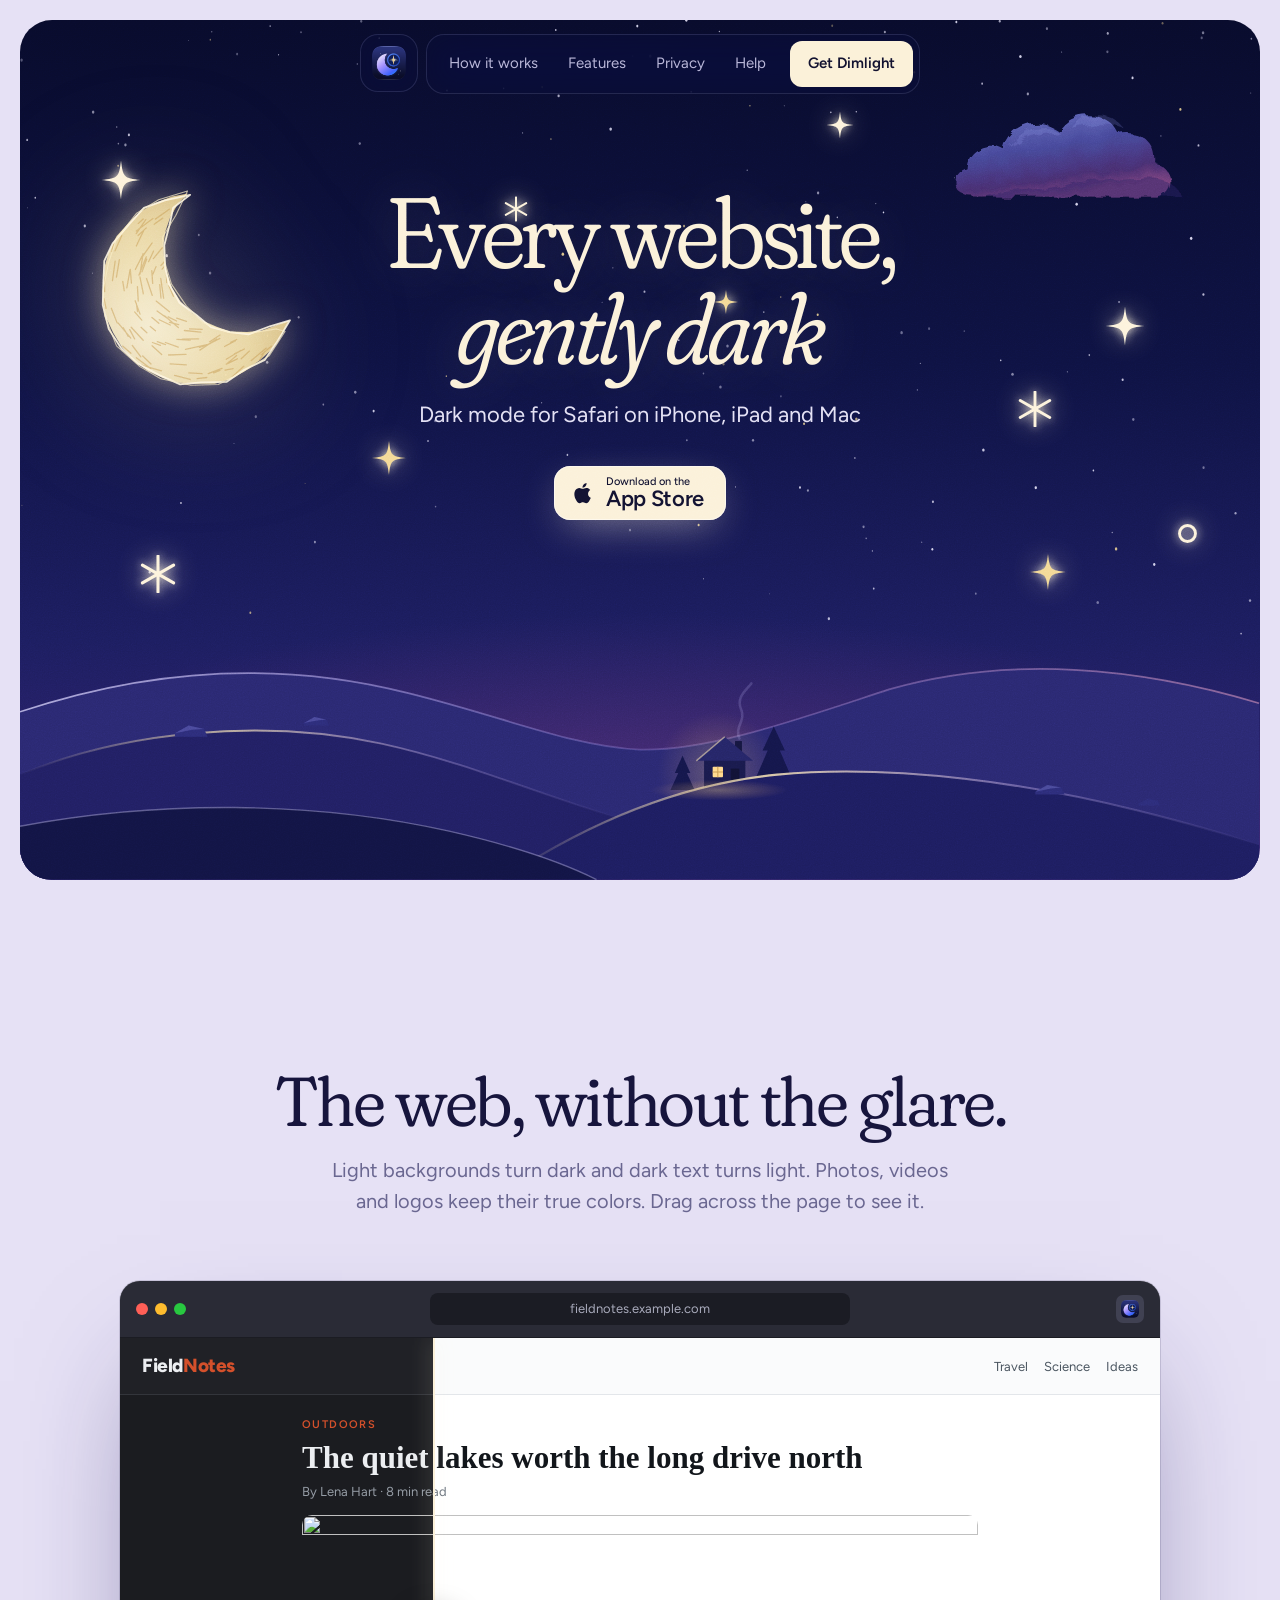
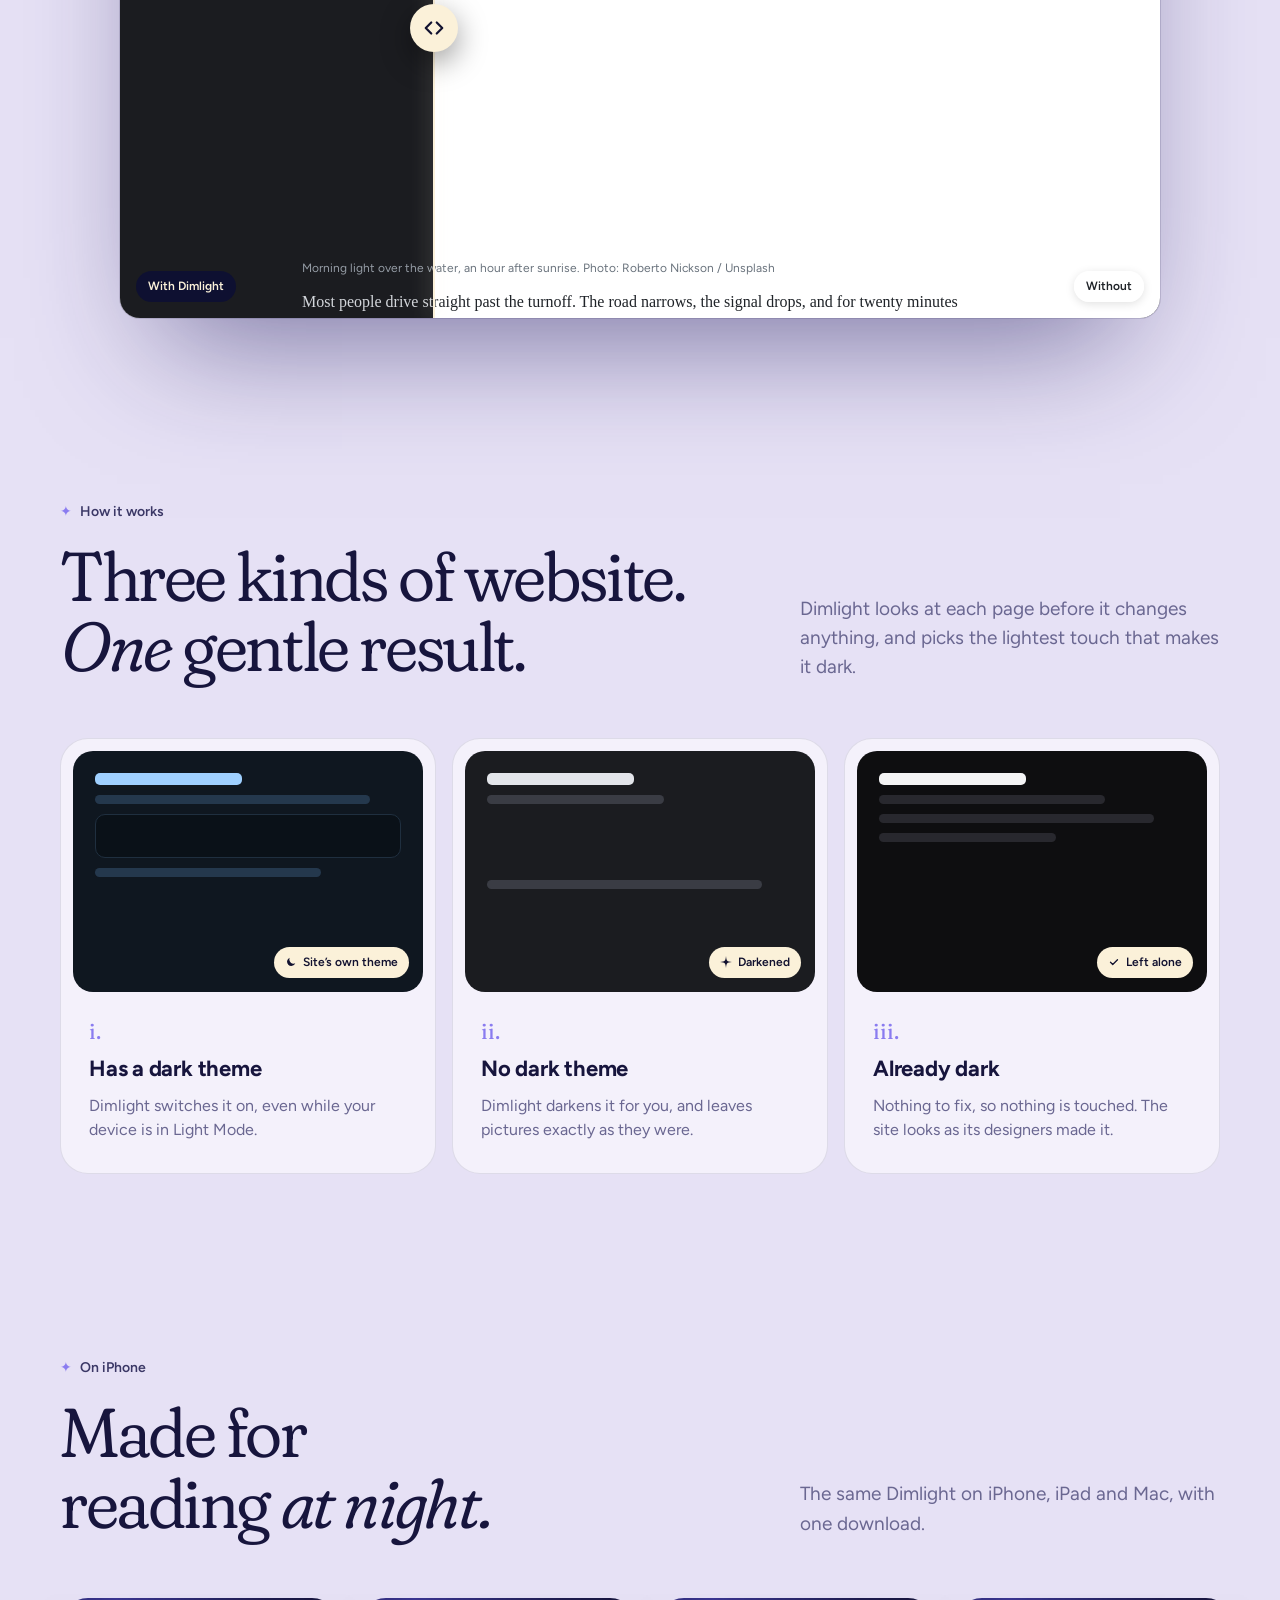
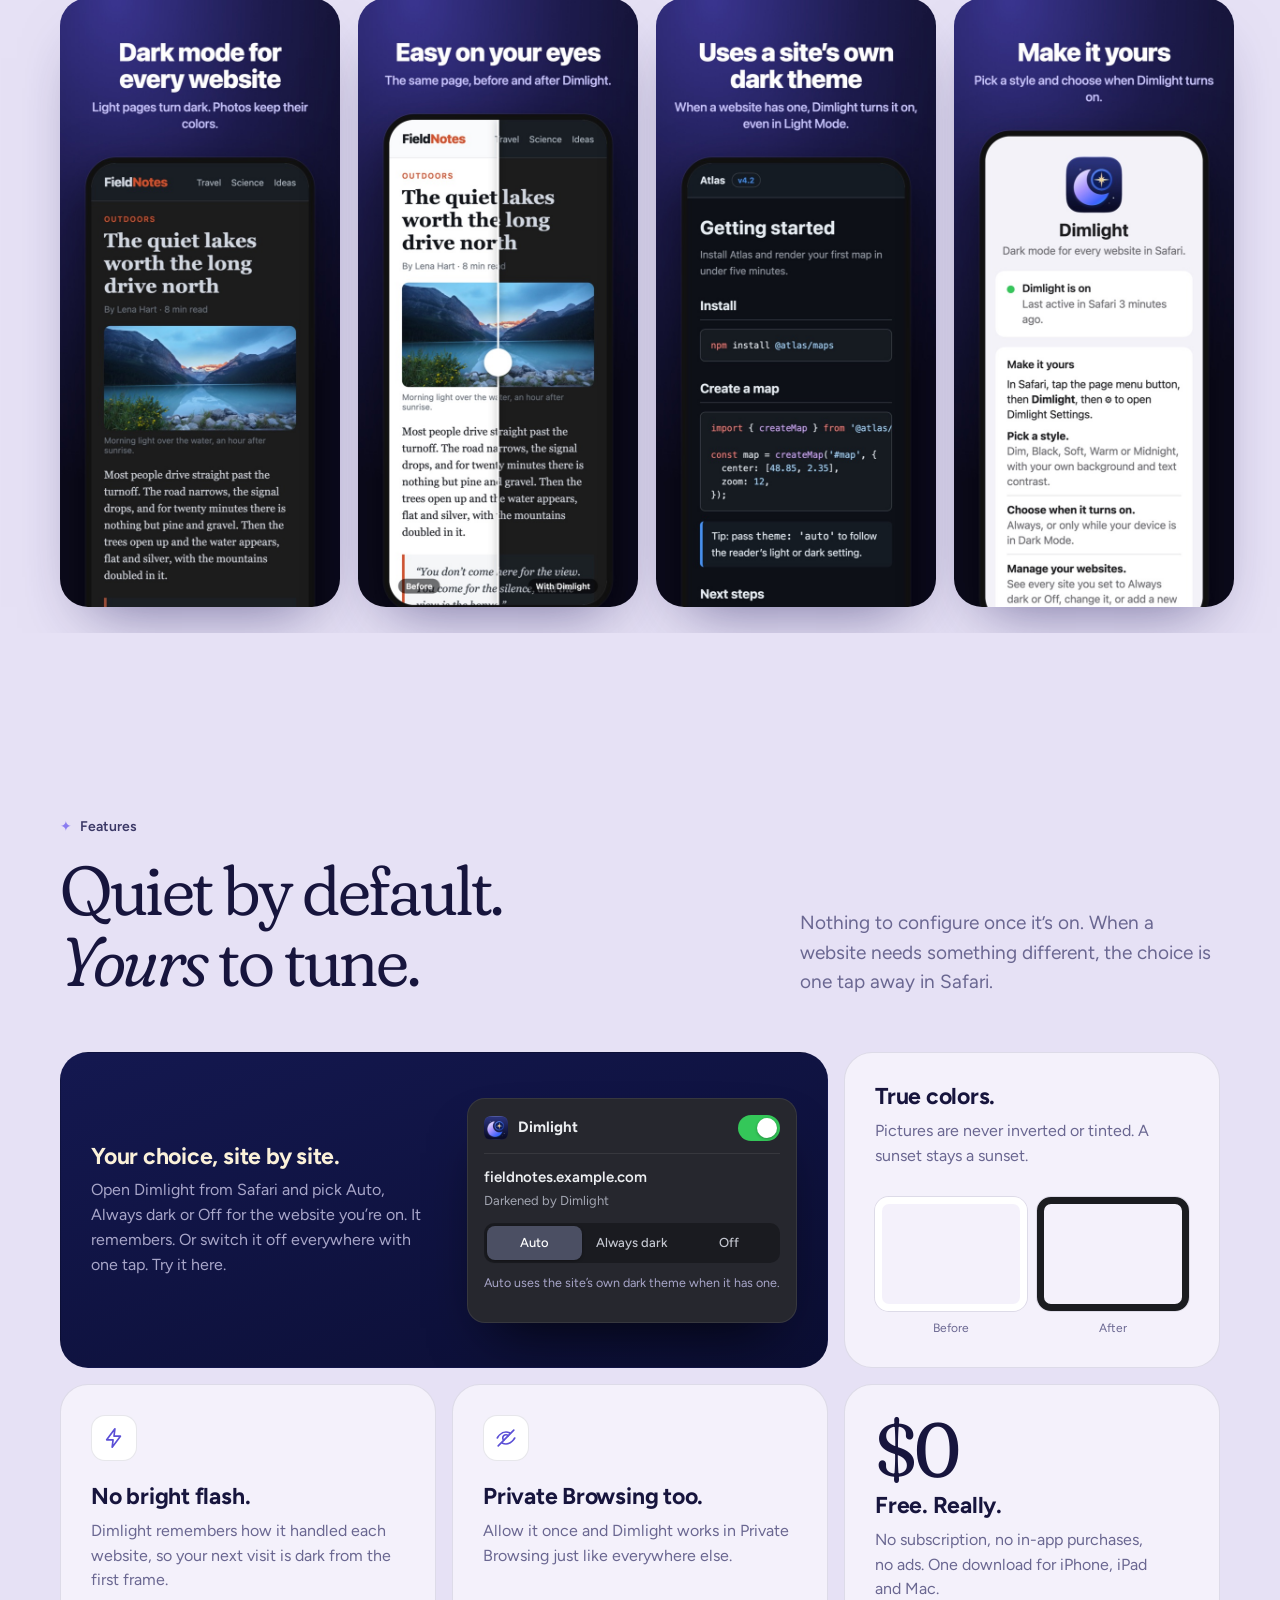
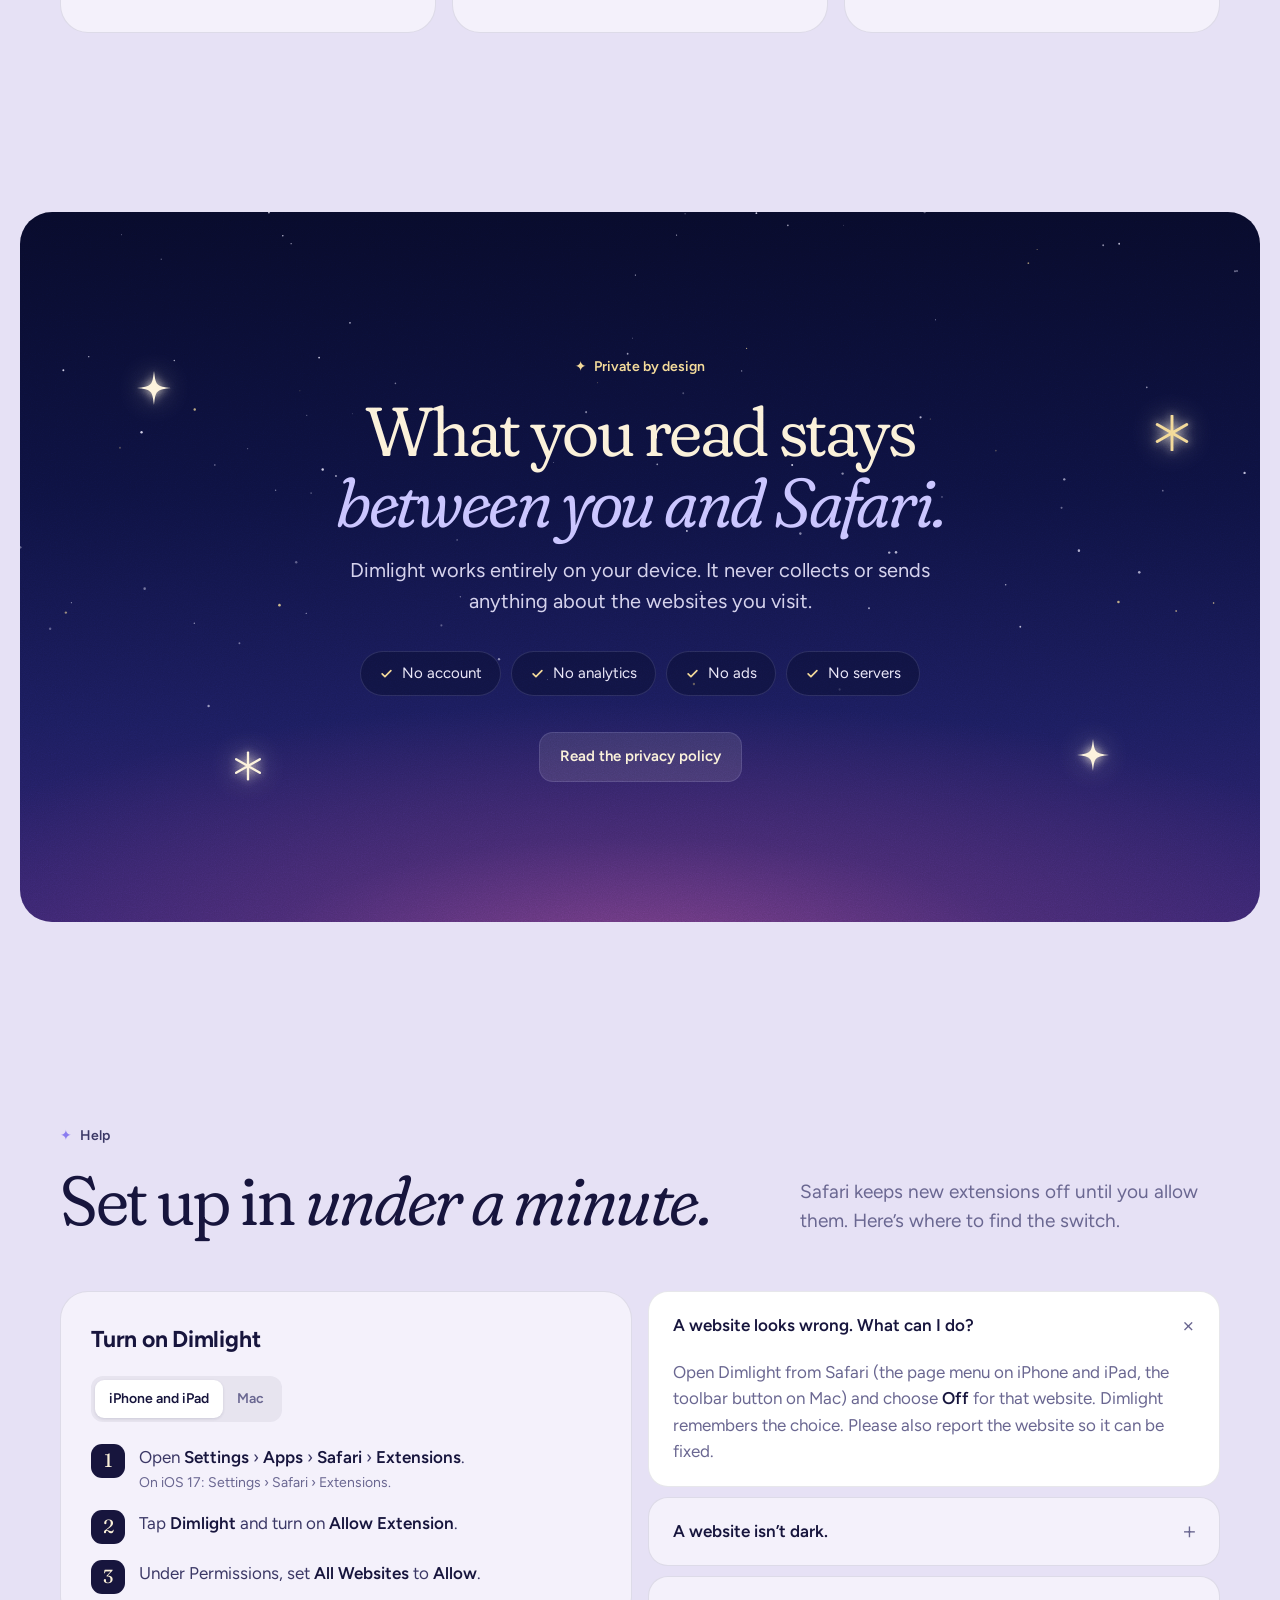
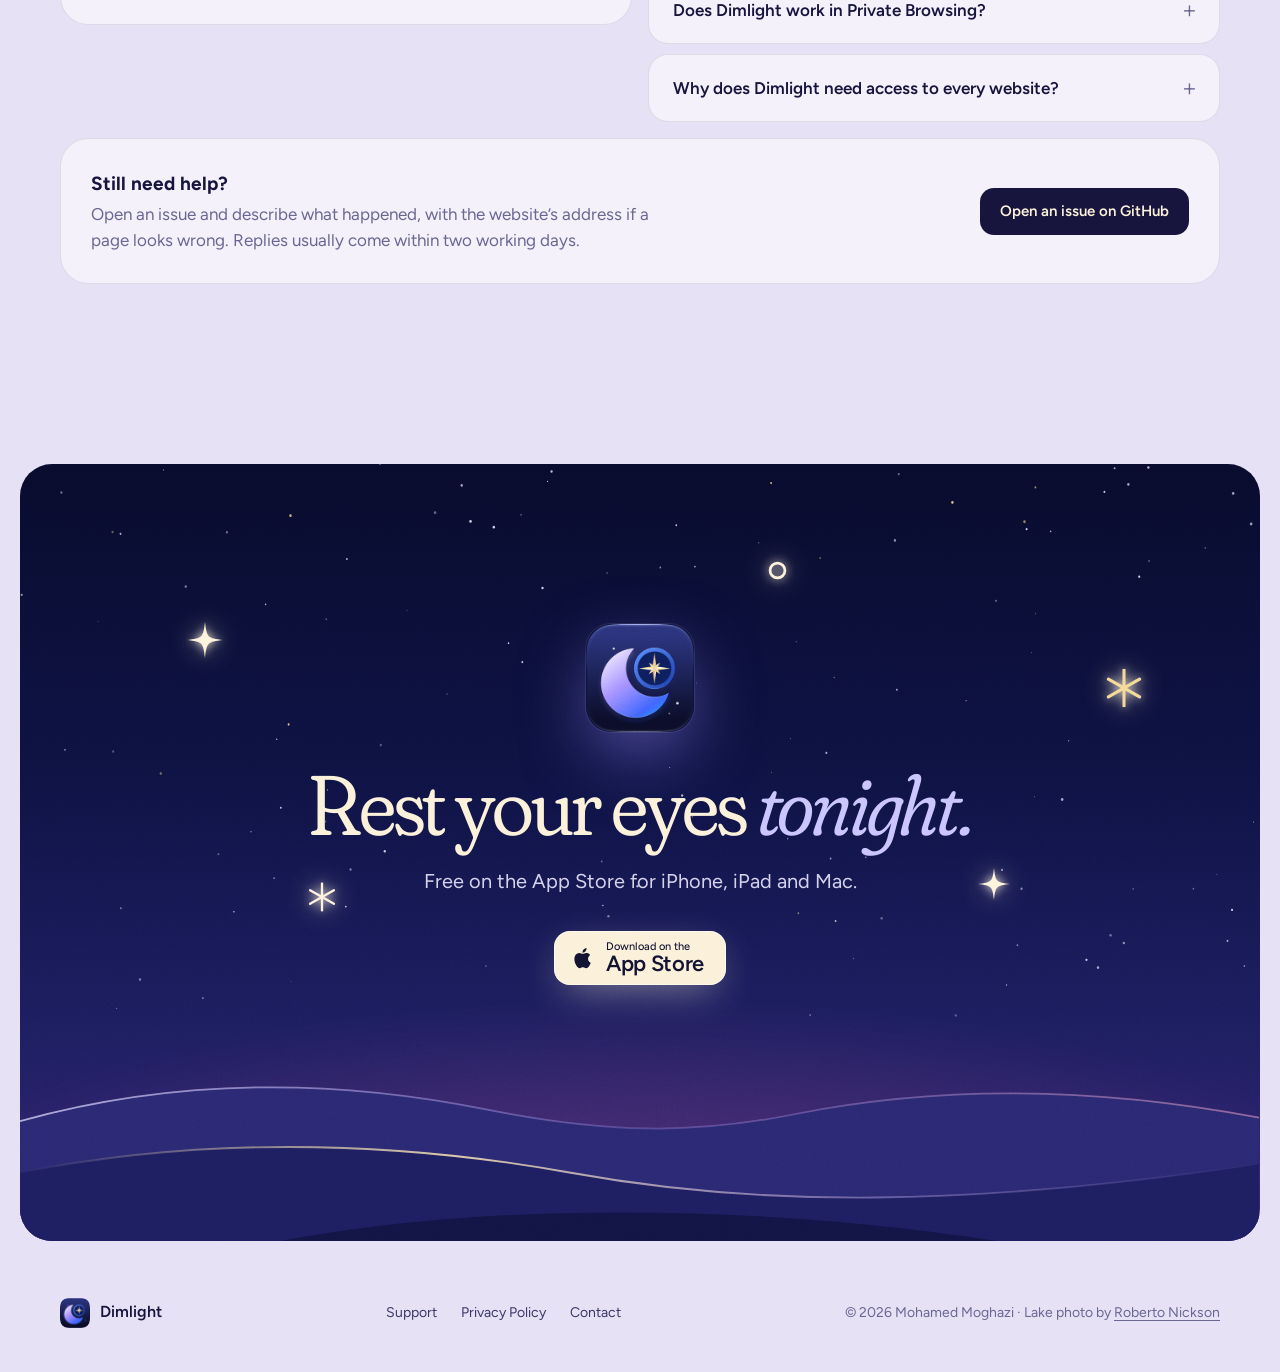
==== commit ce0e09f1: "Fraunces and Figtree, a menu that matches what's behind it, real lake photo - Headings in Fraunces (" ====
--- a/index.html
+++ b/index.html
@@ -18,7 +18,7 @@
 <link rel="apple-touch-icon" href="icon.png">
 <link rel="preconnect" href="https://fonts.googleapis.com">
 <link rel="preconnect" href="https://fonts.gstatic.com" crossorigin>
-<link rel="stylesheet" href="https://fonts.googleapis.com/css2?family=Instrument+Serif:ital@0;1&display=swap">
+<link rel="stylesheet" href="https://fonts.googleapis.com/css2?family=Fraunces:ital,opsz,wght,SOFT@0,9..144,300..600,100;1,9..144,300..600,100&amp;family=Figtree:ital,wght@0,400..700;1,400..700&amp;display=swap">
 <link rel="stylesheet" href="style.css">
 </head>
 <body id="top">
--- a/style.css
+++ b/style.css
@@ -22,8 +22,8 @@
   --n-line: rgba(200, 195, 255, 0.14);
 
   --radius: 32px;
-  --serif: "Instrument Serif", "Iowan Old Style", Georgia, serif;
-  --sans: -apple-system, BlinkMacSystemFont, "SF Pro Text", "Segoe UI", system-ui, sans-serif;
+  --serif: "Fraunces", "Iowan Old Style", Georgia, serif;
+  --sans: "Figtree", -apple-system, BlinkMacSystemFont, "Segoe UI", system-ui, sans-serif;
   --gutter: clamp(16px, 4vw, 40px);
   --frame: clamp(8px, 1.6vw, 24px);
 }
@@ -37,8 +37,8 @@
 .sr-only { position: absolute; width: 1px; height: 1px; overflow: hidden; clip: rect(0 0 0 0); white-space: nowrap; }
 .wrap { width: min(1160px, 100% - 2 * var(--gutter)); margin-inline: auto; }
 
-h1, h2, .serif { font-family: var(--serif); font-weight: 400; letter-spacing: -0.02em; text-wrap: balance; }
-h2 { font-size: clamp(44px, 6.6vw, 84px); line-height: .98; margin: 0 0 18px; color: var(--ink); }
+h1, h2, .serif { font-family: var(--serif); font-weight: 350; font-optical-sizing: auto; font-variation-settings: "SOFT" 100, "WONK" 0; letter-spacing: -0.035em; text-wrap: balance; }
+h2 { font-size: clamp(38px, 5.4vw, 70px); line-height: 1.02; margin: 0 0 18px; color: var(--ink); }
 h2 em { font-style: italic; }
 h3 { letter-spacing: -0.01em; }
 
@@ -103,7 +103,7 @@
 /* ---------- Hero ---------- */
 .hero { min-height: max(680px, min(100svh - 2 * var(--frame), 1000px)); display: grid; place-items: center; text-align: center; padding: 130px var(--gutter) calc(clamp(220px, 27vw, 440px) - 20px); }
 .hero .copy { position: relative; z-index: 2; }
-.hero h1 { color: var(--cream); font-size: clamp(60px, 9.4vw, 146px); line-height: .9; margin: 0 0 22px; text-shadow: 0 0 60px rgba(251, 241, 217, .18); }
+.hero h1 { color: var(--cream); font-size: clamp(50px, 7.8vw, 122px); line-height: .96; margin: 0 0 22px; text-shadow: 0 0 60px rgba(251, 241, 217, .18); }
 .hero p { font-size: clamp(18px, 1.8vw, 22px); color: #e3e0f5; margin: 0 0 34px; }
 .scene { position: absolute; inset: 0; z-index: 0; pointer-events: none; }
 .scene svg { position: absolute; }
@@ -210,7 +210,7 @@
 .tile.split { display: grid; grid-template-columns: 1fr minmax(260px, 330px); gap: 30px; align-items: center; }
 .ico { width: 46px; height: 46px; border-radius: 14px; display: grid; place-items: center; margin-bottom: 22px; background: var(--card-2); border: 1px solid var(--line); color: #5b4fd6; }
 .ico svg { width: 22px; height: 22px; }
-.big-num { font-family: var(--serif); font-size: clamp(64px, 7vw, 96px); line-height: .9; color: var(--ink); margin-bottom: 8px; }
+.big-num { font-family: var(--serif); font-variation-settings: "SOFT" 100; font-weight: 400; letter-spacing: -0.04em; font-size: clamp(56px, 6vw, 84px); line-height: .9; color: var(--ink); margin-bottom: 8px; }
 
 /* Popup mock (mirrors the real toolbar popup) */
 .popup { padding: 16px; border-radius: 18px; background: #26272e; border: 1px solid rgba(255, 255, 255, .08); box-shadow: 0 30px 60px -25px rgba(0, 0, 0, .8); color: #eceef1; font-size: 14px; }
@@ -274,7 +274,7 @@
 /* ---------- Finale ---------- */
 .finale { text-align: center; padding: clamp(100px, 13vw, 160px) var(--gutter) clamp(180px, 20vw, 260px); margin-top: clamp(110px, 14vw, 180px); }
 .finale .icon { width: 108px; height: 108px; border-radius: 25px; margin: 0 auto 30px; box-shadow: 0 0 0 1px rgba(255, 255, 255, .08), 0 24px 70px -10px rgba(141, 132, 242, .6); }
-.finale h2 { font-size: clamp(52px, 8vw, 110px); }
+.finale h2 { font-size: clamp(44px, 6.6vw, 90px); }
 .finale p { color: #d3d0ec; font-size: 20px; margin: 0 auto 34px; }
 
 /* ---------- Footer ---------- */
@@ -292,12 +292,12 @@
 
 /* ---------- Document pages (privacy policy) ---------- */
 .doc-hero { padding: 160px var(--gutter) 90px; text-align: center; }
-.doc-hero h1 { color: var(--cream); font-size: clamp(56px, 9vw, 120px); line-height: .92; margin: 0 0 16px; }
+.doc-hero h1 { color: var(--cream); font-size: clamp(46px, 7.4vw, 100px); line-height: .98; margin: 0 0 16px; }
 .doc-hero p { margin: 0; color: var(--n-muted); }
 .doc { width: min(760px, 100% - 2 * var(--gutter)); margin: 64px auto 0; }
 .doc .summary { padding: 28px 30px; border-radius: 28px; background: var(--card-2); border: 1px solid var(--line); font-size: 18px; color: var(--ink-2); }
-.doc .summary strong { display: block; font-family: var(--serif); font-weight: 400; font-size: 34px; line-height: 1.05; color: var(--ink); margin-bottom: 10px; letter-spacing: -0.01em; }
-.doc h2 { font-size: clamp(32px, 4.4vw, 44px); margin: 56px 0 12px; }
+.doc .summary strong { display: block; font-family: var(--serif); font-weight: 400; font-size: 28px; line-height: 1.15; color: var(--ink); margin-bottom: 10px; letter-spacing: -0.03em; font-variation-settings: "SOFT" 100; }
+.doc h2 { font-size: clamp(28px, 3.6vw, 38px); margin: 56px 0 12px; }
 .doc p, .doc li { color: var(--ink-2); }
 .doc ul { padding-left: 20px; }
 .doc li { margin-bottom: 8px; }
@@ -316,10 +316,12 @@
   .help-grid { grid-template-columns: 1fr; }
 }
 @media (max-width: 760px) {
+  /* Phones: just the app icon and one button, no pill around the button. */
   .nav-pill a:not(.nav-cta) { display: none; }
-  .nav-pill { padding: 5px; }
-  .nav-pill .nav-cta { margin-left: 0; }
-  .nav-mark { width: 52px; height: 52px; }
+  .nav-pill, .nav.solid .nav-pill { padding: 0; background: none; border: 0; box-shadow: none; backdrop-filter: none; -webkit-backdrop-filter: none; }
+  .nav-mark { width: 50px; height: 50px; border-radius: 16px; }
+  .nav-pill .nav-cta { margin-left: 0; height: 50px; display: inline-flex; align-items: center; padding: 0 20px; border-radius: 16px; font-size: 16px; box-shadow: 0 8px 24px -10px rgba(0, 0, 0, .55); }
+  .nav.solid .nav-pill .nav-cta { box-shadow: 0 0 0 2px rgba(255, 255, 255, .9), 0 10px 24px -10px rgba(23, 21, 61, .6); }
   .hero { min-height: 0; padding: 200px var(--gutter) 200px; }
   .moon { left: 18px; top: 88px; width: 96px; }
   .cloud { right: -36px; top: 96px; width: 170px; opacity: .85; }
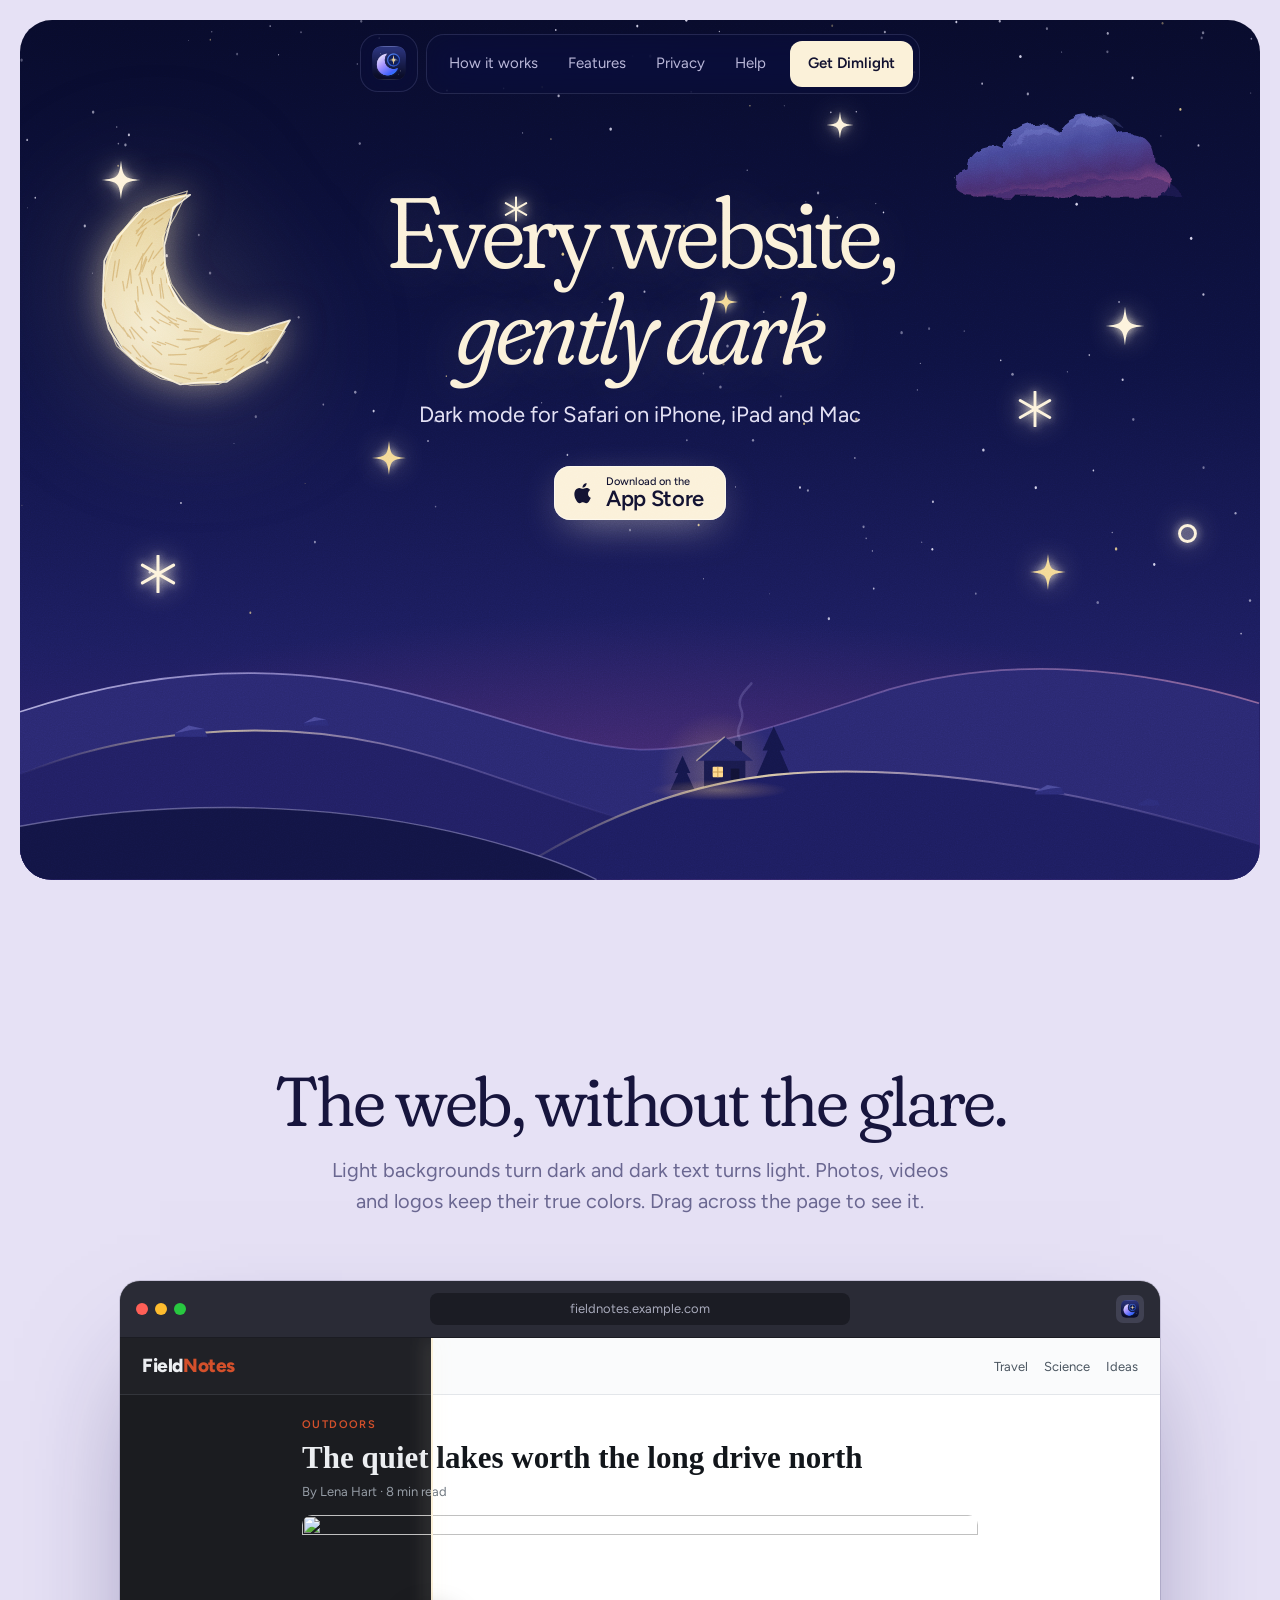
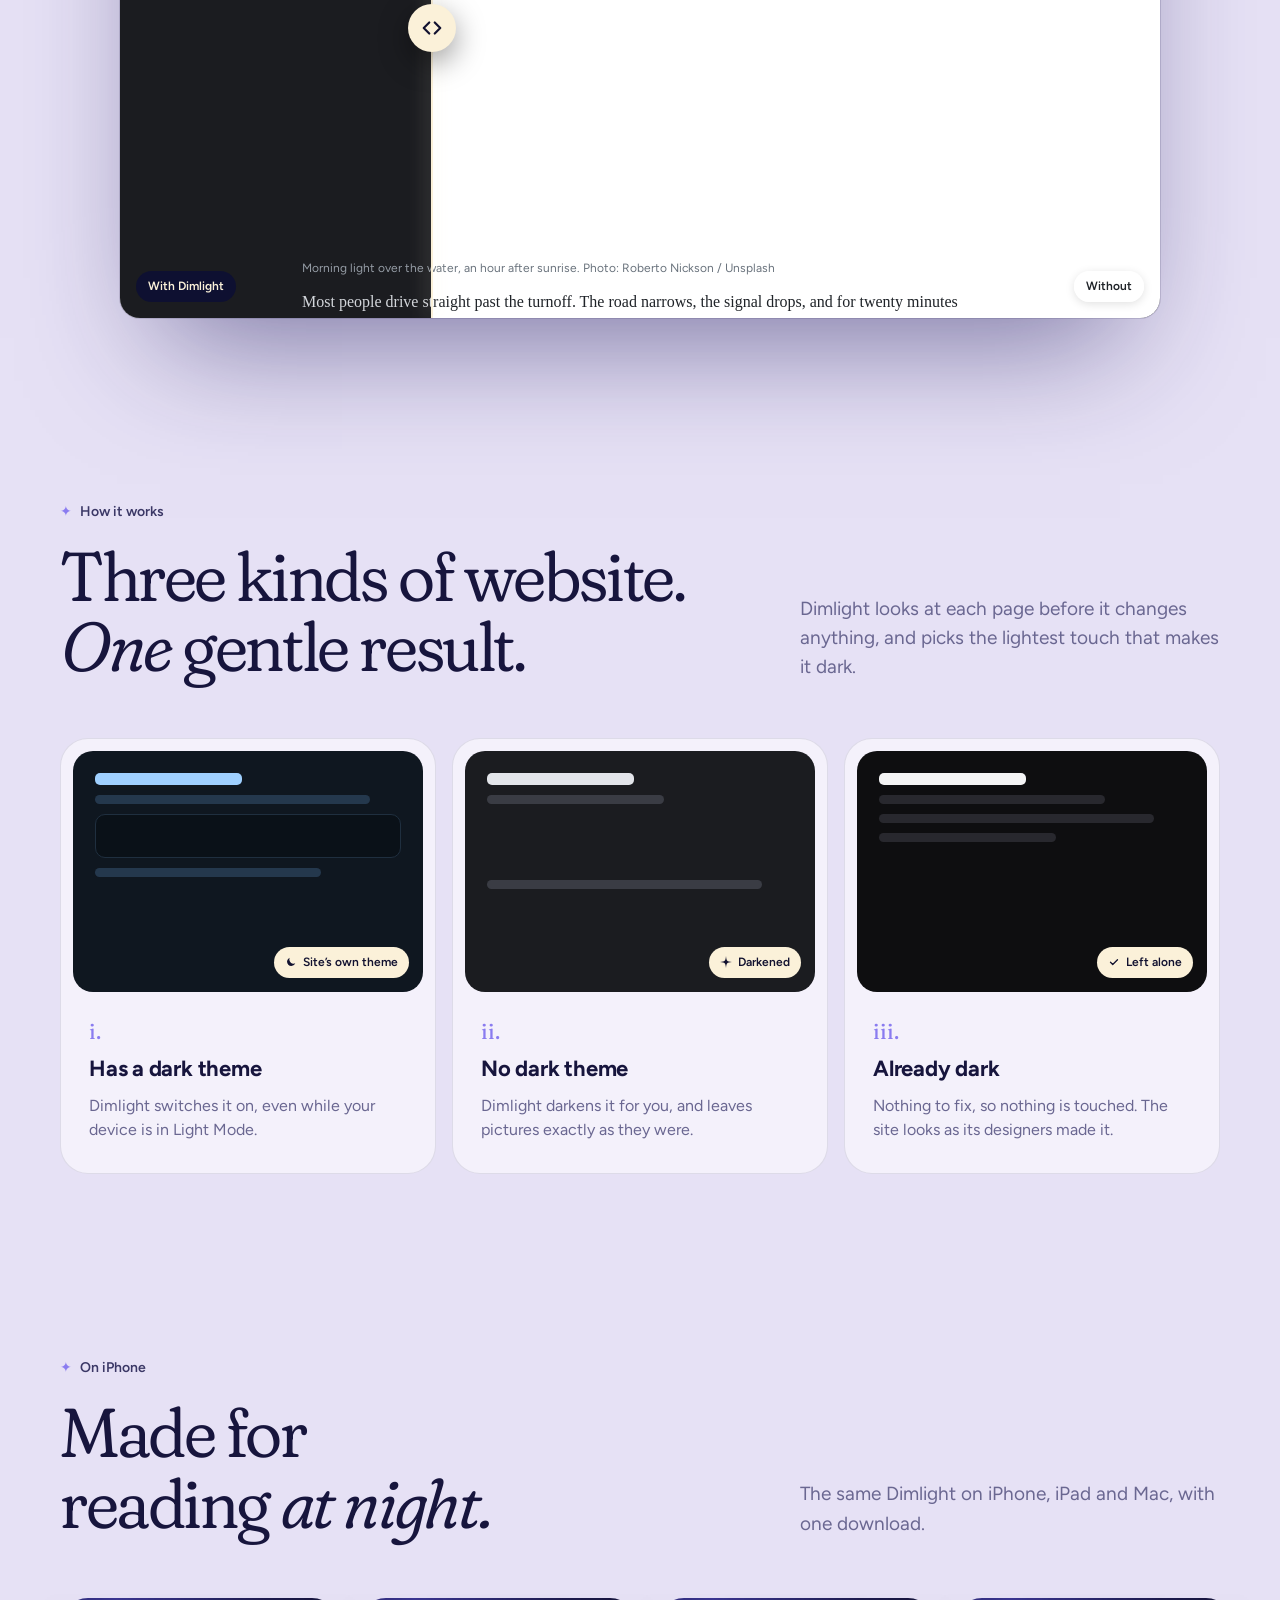
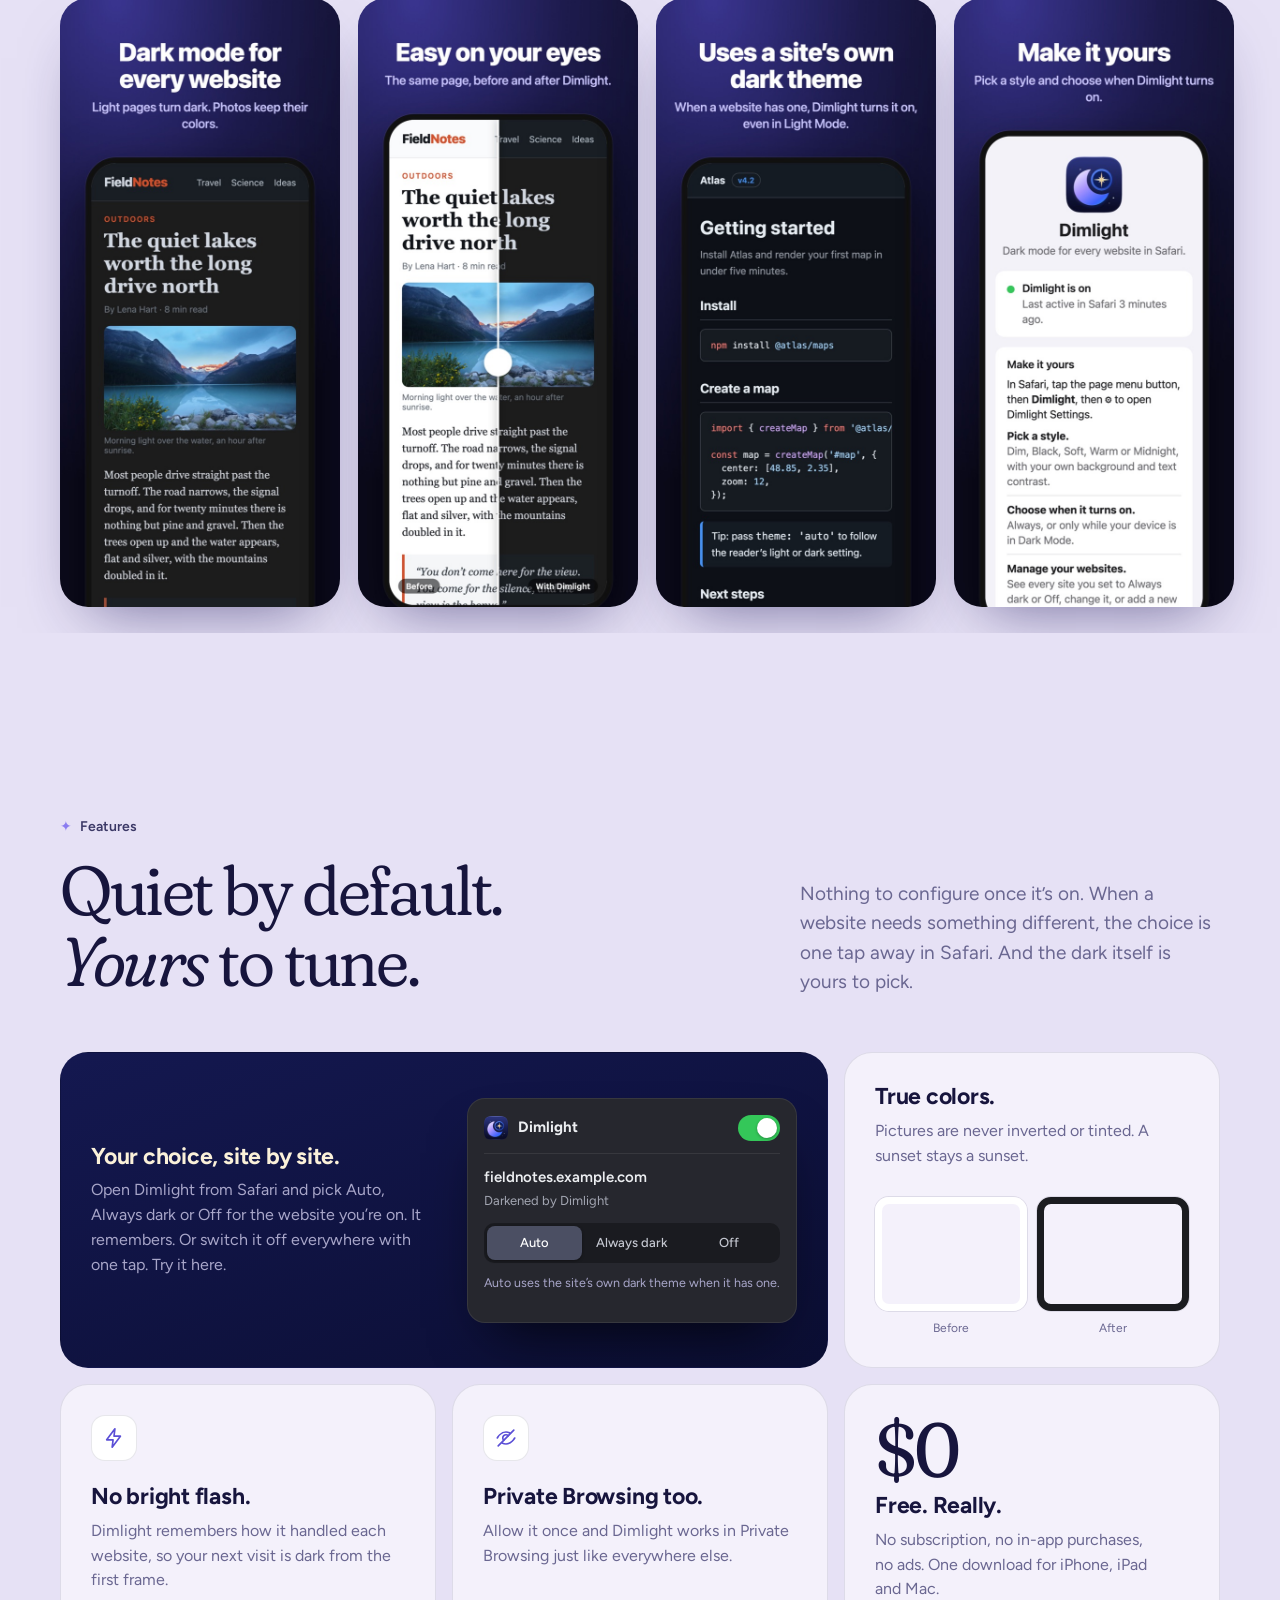
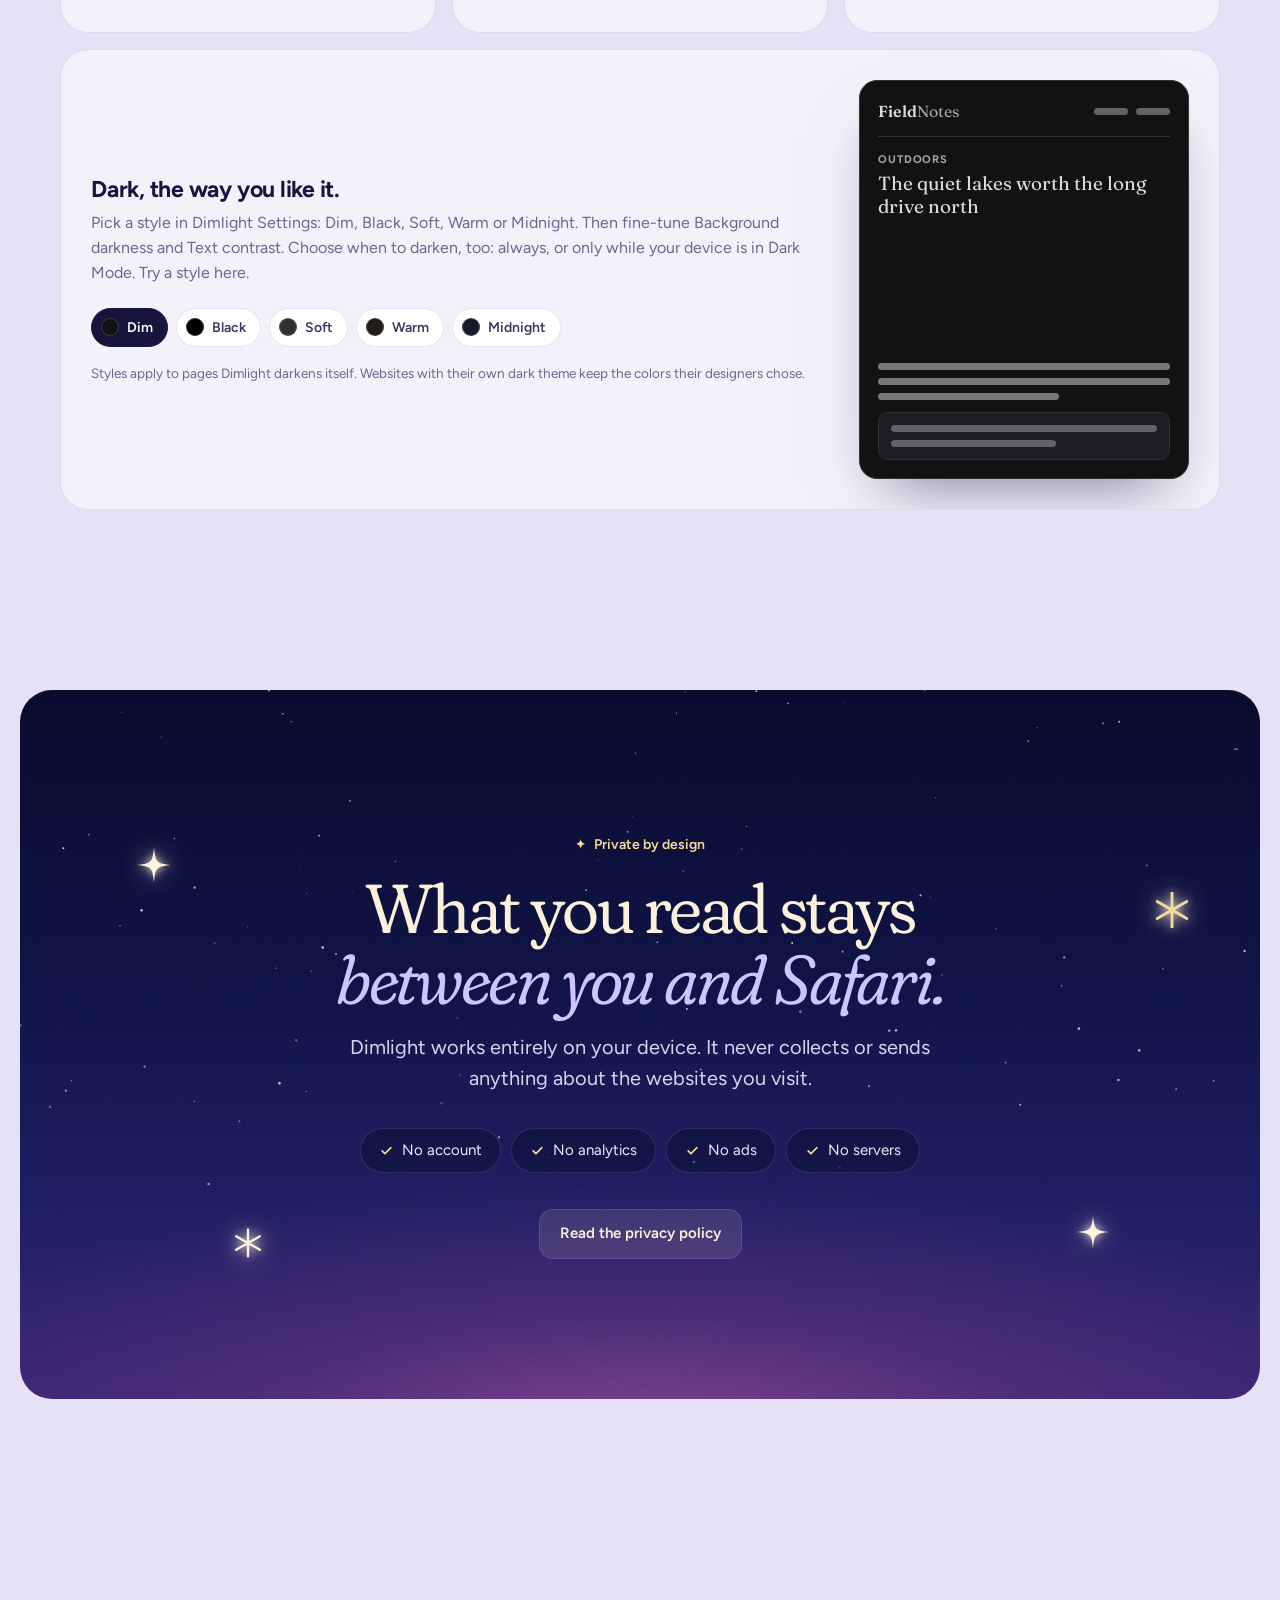
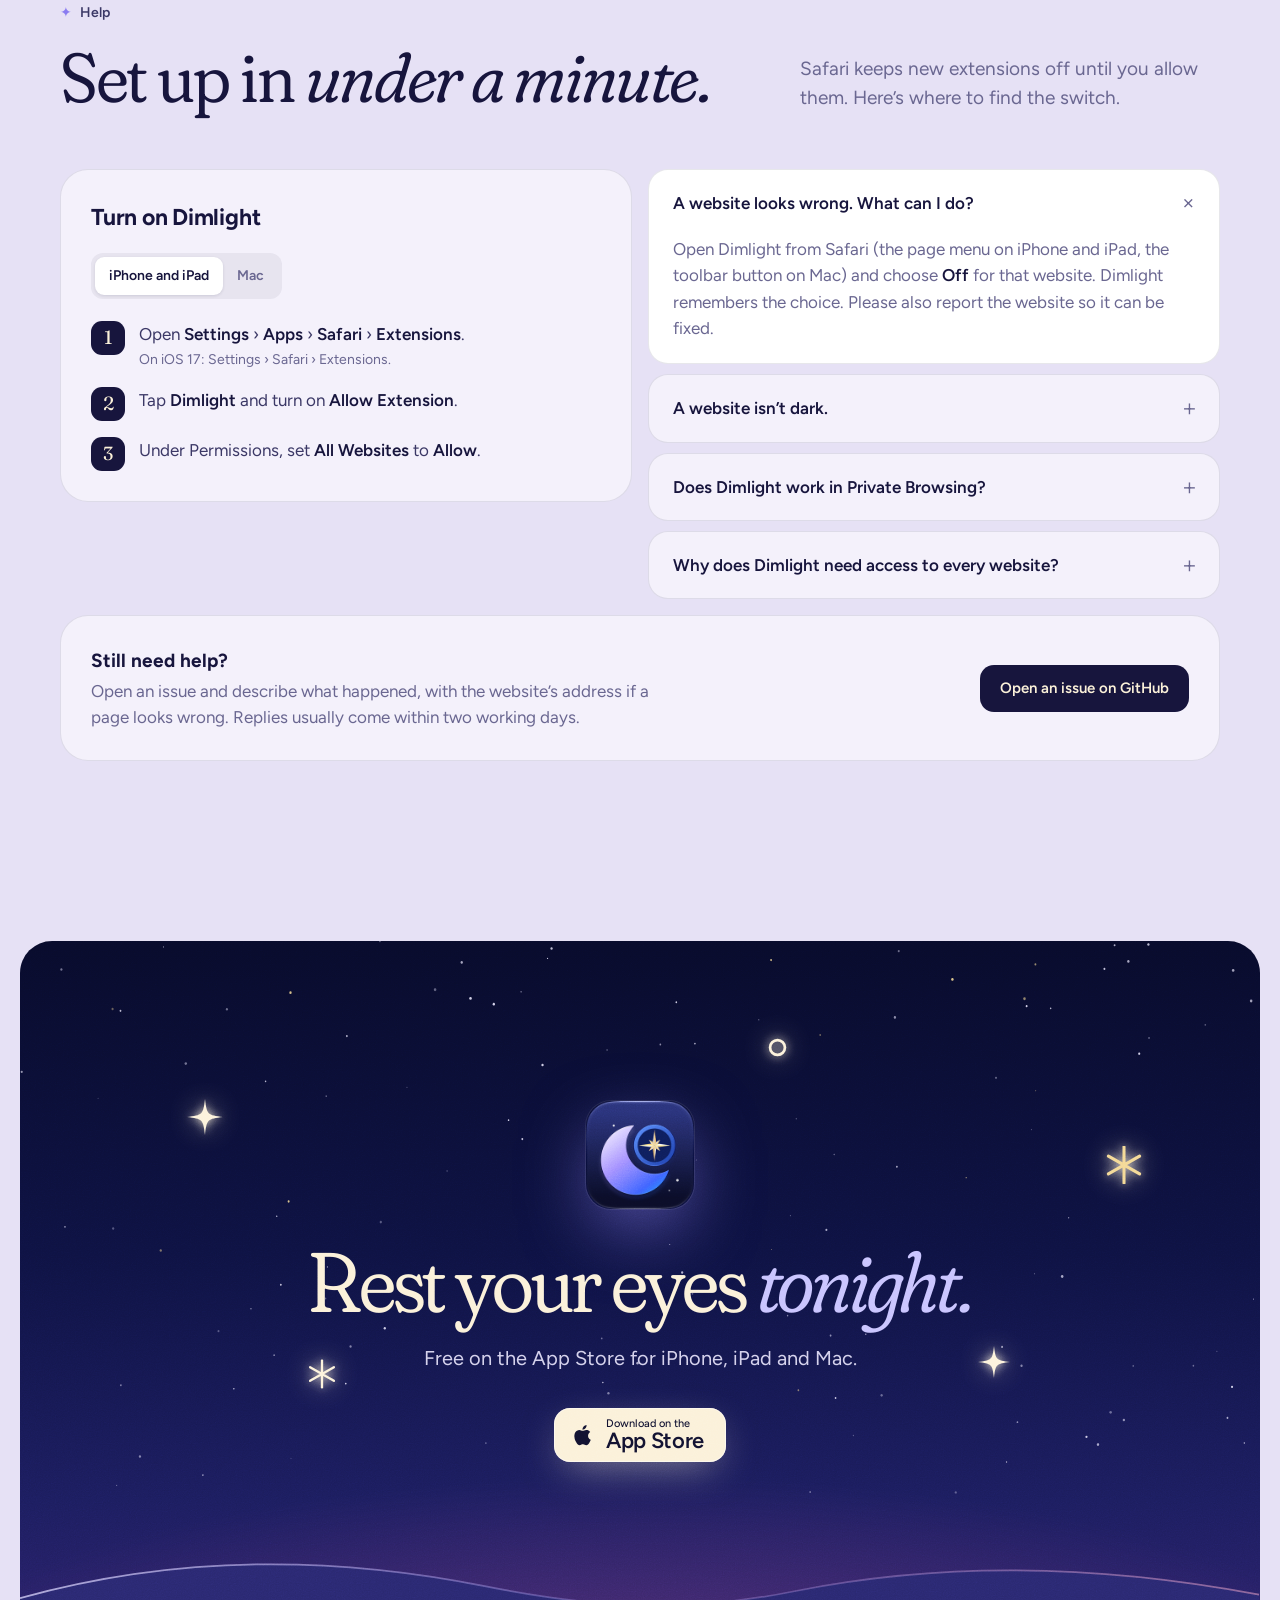
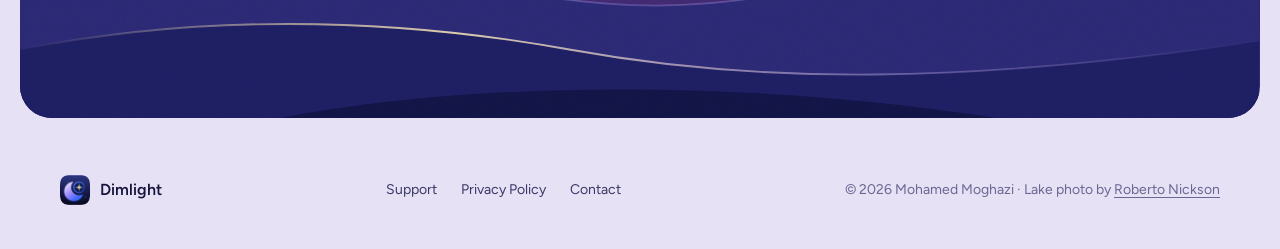
==== commit 2ef91ffe: "Features: Styles tile with live style picker Co-Authored-By: Claude Opus 5.5 <noreply@anthropic.com>" ====
--- a/index.html
+++ b/index.html
@@ -205,7 +205,7 @@
   <section class="section wrap" id="features">
     <div class="head reveal">
       <div><span class="label">Features</span><h2>Quiet by default. <em>Yours</em> to tune.</h2></div>
-      <p>Nothing to configure once it’s on. When a website needs something different, the choice is one tap away in Safari.</p>
+      <p>Nothing to configure once it’s on. When a website needs something different, the choice is one tap away in Safari. And the dark itself is yours to pick.</p>
     </div>
     <div class="bento">
       <div class="tile span4 dark split reveal">
@@ -247,6 +247,28 @@
         <div class="big-num">$0</div>
         <h3>Free. Really.</h3>
         <p>No subscription, no in-app purchases, no ads. One download for iPhone, iPad and Mac.</p>
+      </div>
+      <div class="tile span6 split styles-tile reveal">
+        <div>
+          <h3>Dark, the way you like it.</h3>
+          <p>Pick a style in Dimlight Settings: Dim, Black, Soft, Warm or Midnight. Then fine-tune Background darkness and Text contrast. Choose when to darken, too: always, or only while your device is in Dark Mode. Try a style here.</p>
+          <div class="style-pick" role="group" aria-label="Style">
+            <button type="button" data-style="dim" aria-pressed="true"><i></i>Dim</button>
+            <button type="button" data-style="black" aria-pressed="false"><i></i>Black</button>
+            <button type="button" data-style="soft" aria-pressed="false"><i></i>Soft</button>
+            <button type="button" data-style="warm" aria-pressed="false"><i></i>Warm</button>
+            <button type="button" data-style="midnight" aria-pressed="false"><i></i>Midnight</button>
+          </div>
+          <p class="small">Styles apply to pages Dimlight darkens itself. Websites with their own dark theme keep the colors their designers chose.</p>
+        </div>
+        <div class="style-demo" id="style-demo" data-style="dim" aria-hidden="true">
+          <div class="sd-head"><b>Field<span>Notes</span></b><i></i><i></i></div>
+          <div class="sd-kicker">Outdoors</div>
+          <div class="sd-title">The quiet lakes worth the long drive north</div>
+          <div class="sd-photo"></div>
+          <div class="sd-line"></div><div class="sd-line"></div><div class="sd-line short"></div>
+          <div class="sd-card"><div class="sd-line"></div><div class="sd-line short"></div></div>
+        </div>
       </div>
     </div>
   </section>
--- a/style.css
+++ b/style.css
@@ -208,6 +208,38 @@
 .tile.dark p { color: var(--n-muted); }
 .tile.dark h3 { color: var(--cream); }
 .tile.split { display: grid; grid-template-columns: 1fr minmax(260px, 330px); gap: 30px; align-items: center; }
+.tile.span6 { grid-column: 1 / -1; }
+.styles-tile { grid-template-columns: 1fr minmax(280px, 440px); }
+.styles-tile .small { font-size: 13.5px; margin-top: 16px; }
+.style-pick { display: flex; flex-wrap: wrap; gap: 8px; margin-top: 22px; }
+.style-pick button { font: inherit; font-size: 14px; font-weight: 600; display: inline-flex; align-items: center; gap: 8px; padding: 8px 14px 8px 9px; border-radius: 999px; border: 1px solid var(--line); background: var(--card-2); color: var(--ink-2); cursor: pointer; transition: background .2s, color .2s, border-color .2s; }
+.style-pick button i { width: 18px; height: 18px; border-radius: 50%; box-shadow: inset 0 0 0 1px rgba(255, 255, 255, .18); }
+.style-pick [data-style="dim"] i { background: #121212; }
+.style-pick [data-style="black"] i { background: #000; }
+.style-pick [data-style="soft"] i { background: #303030; }
+.style-pick [data-style="warm"] i { background: #211c18; }
+.style-pick [data-style="midnight"] i { background: #151b28; }
+.style-pick button[aria-pressed="true"] { background: var(--ink); border-color: var(--ink); color: #fff; }
+.style-pick button:focus-visible { outline: 2px solid #5b4fd6; outline-offset: 2px; }
+/* Colors are the extension's own palettes (colors.js paletteFor), sliders at 0. */
+.style-demo { --bg: #121212; --card: #1d1d23; --fg: #dbdbdb; --mu: #a6a6aa; --bd: #33333b;
+  padding: 18px; border-radius: 18px; background: var(--bg); border: 1px solid var(--bd); color: var(--fg); box-shadow: 0 30px 60px -28px rgba(11, 14, 51, .55); transition: background .35s, border-color .35s, color .35s; }
+.style-demo[data-style="black"] { --bg: #000; --card: #040404; --fg: #d0d0d0; --mu: #9b9ba0; --bd: #19191d; }
+.style-demo[data-style="soft"] { --bg: #303030; --card: #303039; --fg: #dbdbdb; --mu: #a6a6aa; --bd: #454552; }
+.style-demo[data-style="warm"] { --bg: #211c18; --card: #24201c; --fg: #e3d7be; --mu: #c1a97a; --bd: #3e3830; }
+.style-demo[data-style="midnight"] { --bg: #151b28; --card: #1b202a; --fg: #d3d8e2; --mu: #98a2b8; --bd: #2d3546; }
+.style-demo * { transition: background .35s, border-color .35s, color .35s; }
+.sd-head { display: flex; align-items: center; gap: 8px; padding-bottom: 12px; margin-bottom: 14px; border-bottom: 1px solid var(--bd); }
+.sd-head b { flex: 1; font-family: var(--serif); font-size: 16px; font-weight: 600; }
+.sd-head b span { color: var(--mu); font-weight: 400; }
+.sd-head i { width: 34px; height: 7px; border-radius: 4px; background: var(--mu); opacity: .55; }
+.sd-kicker { font-size: 11px; letter-spacing: .08em; text-transform: uppercase; font-weight: 700; color: var(--mu); }
+.sd-title { font-family: var(--serif); font-size: 19px; line-height: 1.2; margin: 4px 0 12px; }
+.sd-photo { aspect-ratio: 2.4 / 1; border-radius: 10px; margin-bottom: 12px; background: url("https://images.unsplash.com/photo-1448518340475-e3c680e9b4be?auto=format&fit=crop&w=700&h=300&q=75") center / cover; }
+.sd-line { height: 7px; border-radius: 4px; background: var(--fg); opacity: .5; margin-bottom: 8px; }
+.sd-line.short { width: 62%; }
+.sd-card { margin-top: 12px; padding: 12px 12px 4px; border-radius: 10px; background: var(--card); border: 1px solid var(--bd); }
+.sd-card .sd-line { background: var(--mu); }
 .ico { width: 46px; height: 46px; border-radius: 14px; display: grid; place-items: center; margin-bottom: 22px; background: var(--card-2); border: 1px solid var(--line); color: #5b4fd6; }
 .ico svg { width: 22px; height: 22px; }
 .big-num { font-family: var(--serif); font-variation-settings: "SOFT" 100; font-weight: 400; letter-spacing: -0.04em; font-size: clamp(56px, 6vw, 84px); line-height: .9; color: var(--ink); margin-bottom: 8px; }
@@ -313,6 +345,7 @@
   .bento { grid-template-columns: 1fr 1fr; }
   .tile, .tile.span3 { grid-column: span 1; }
   .tile.span4 { grid-column: 1 / -1; }
+  .styles-tile { grid-template-columns: 1fr; }
   .help-grid { grid-template-columns: 1fr; }
 }
 @media (max-width: 760px) {
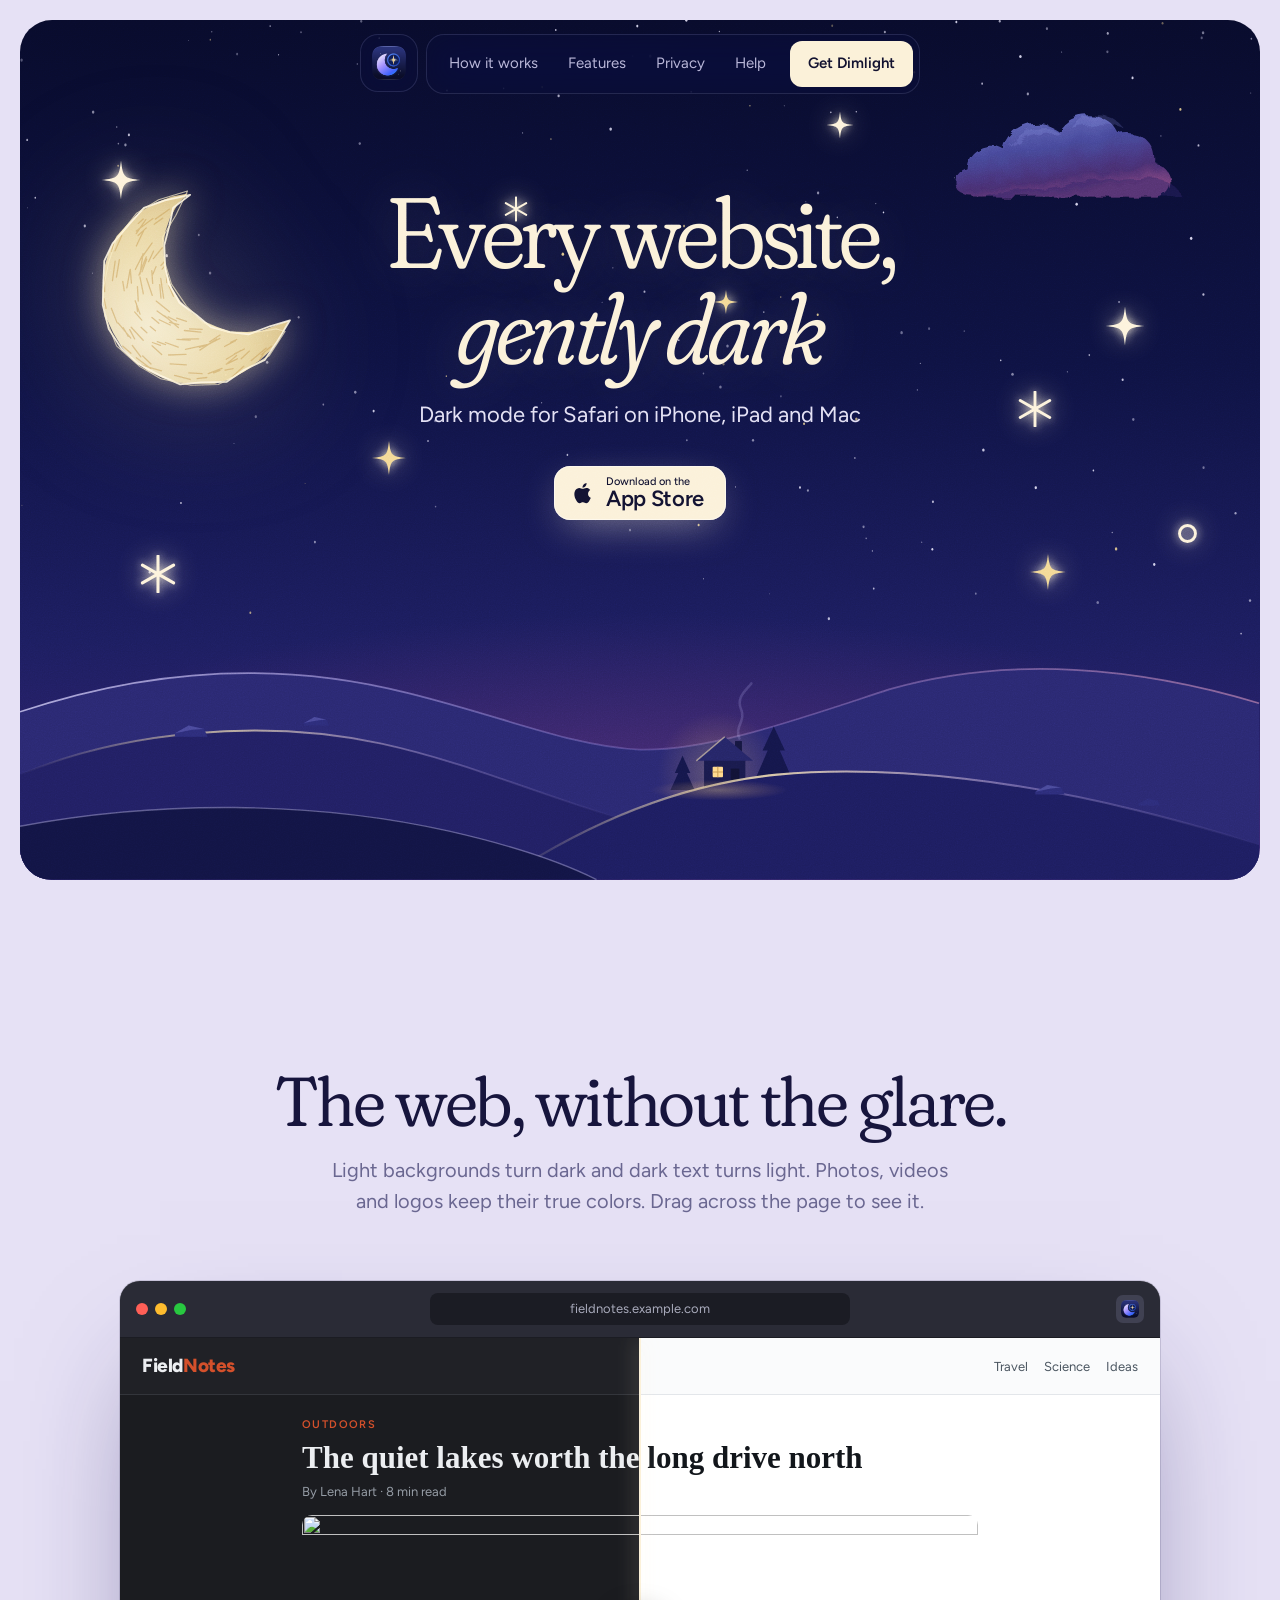
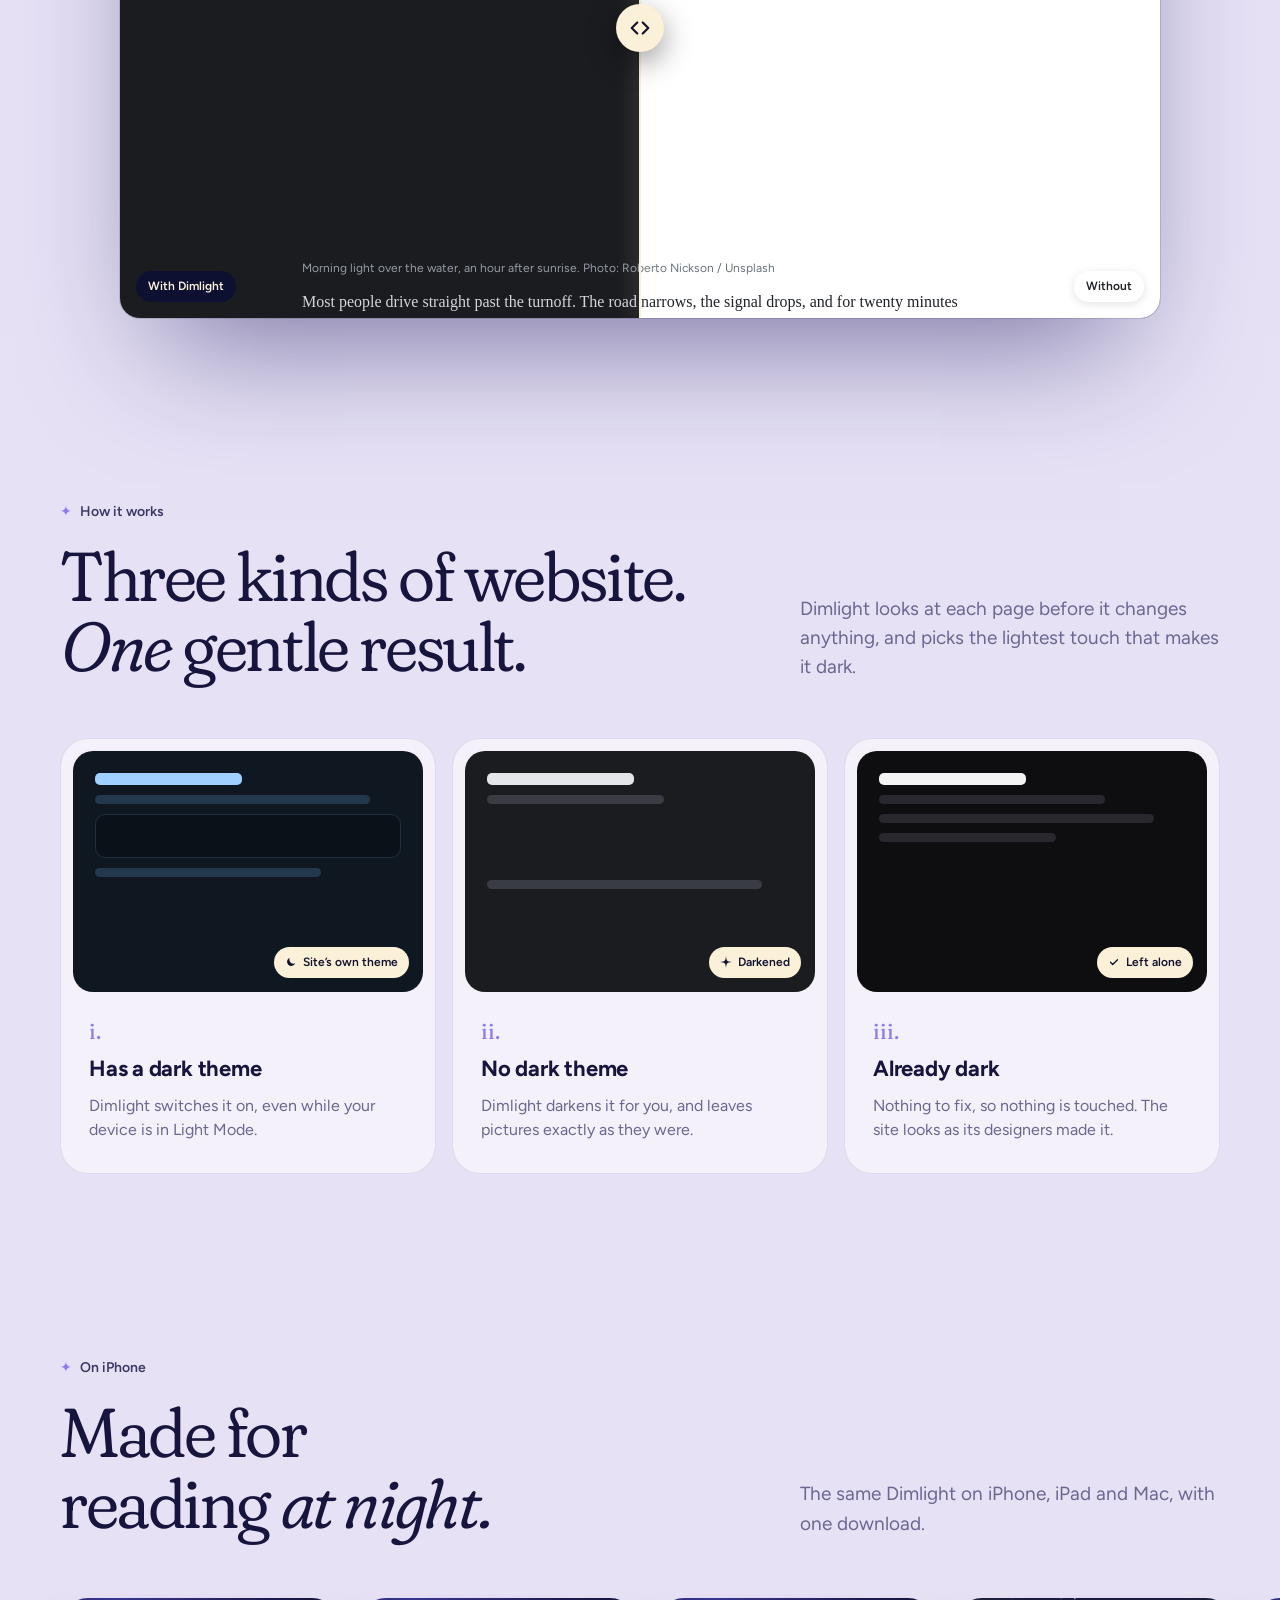
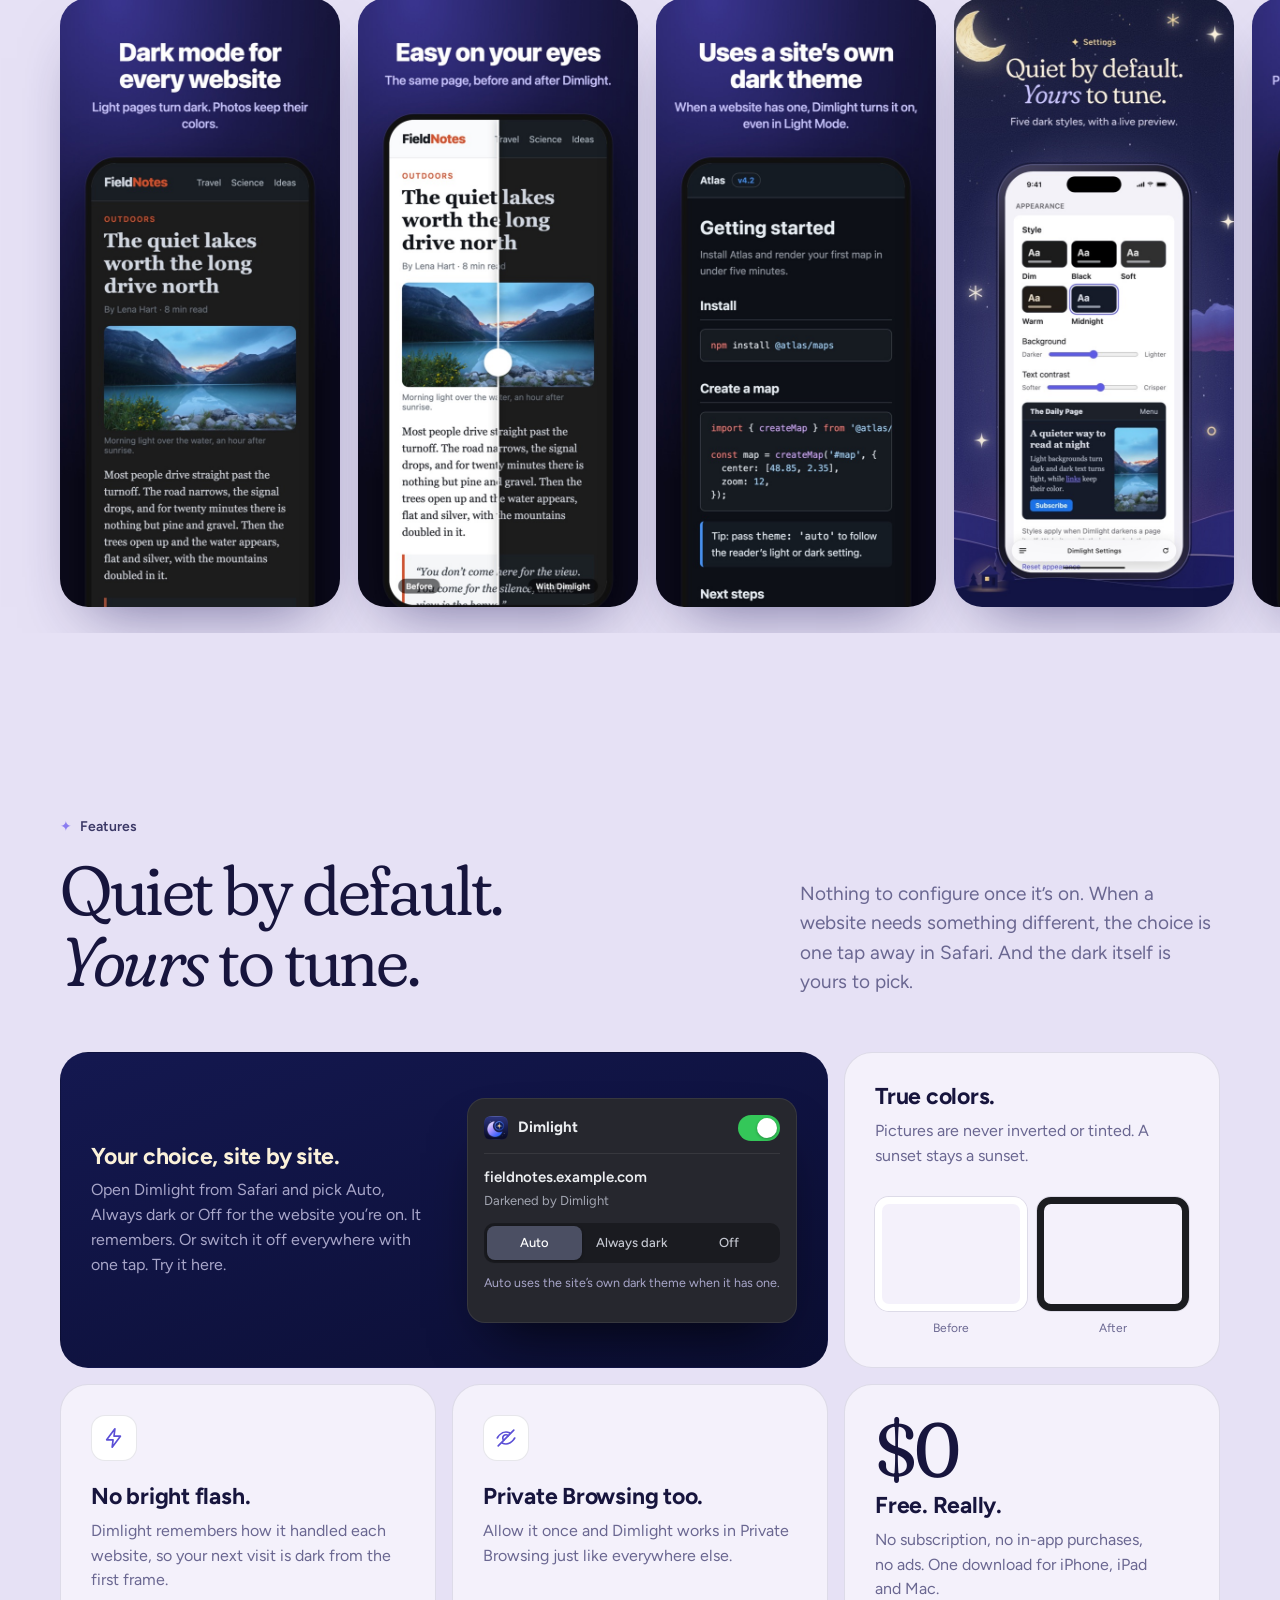
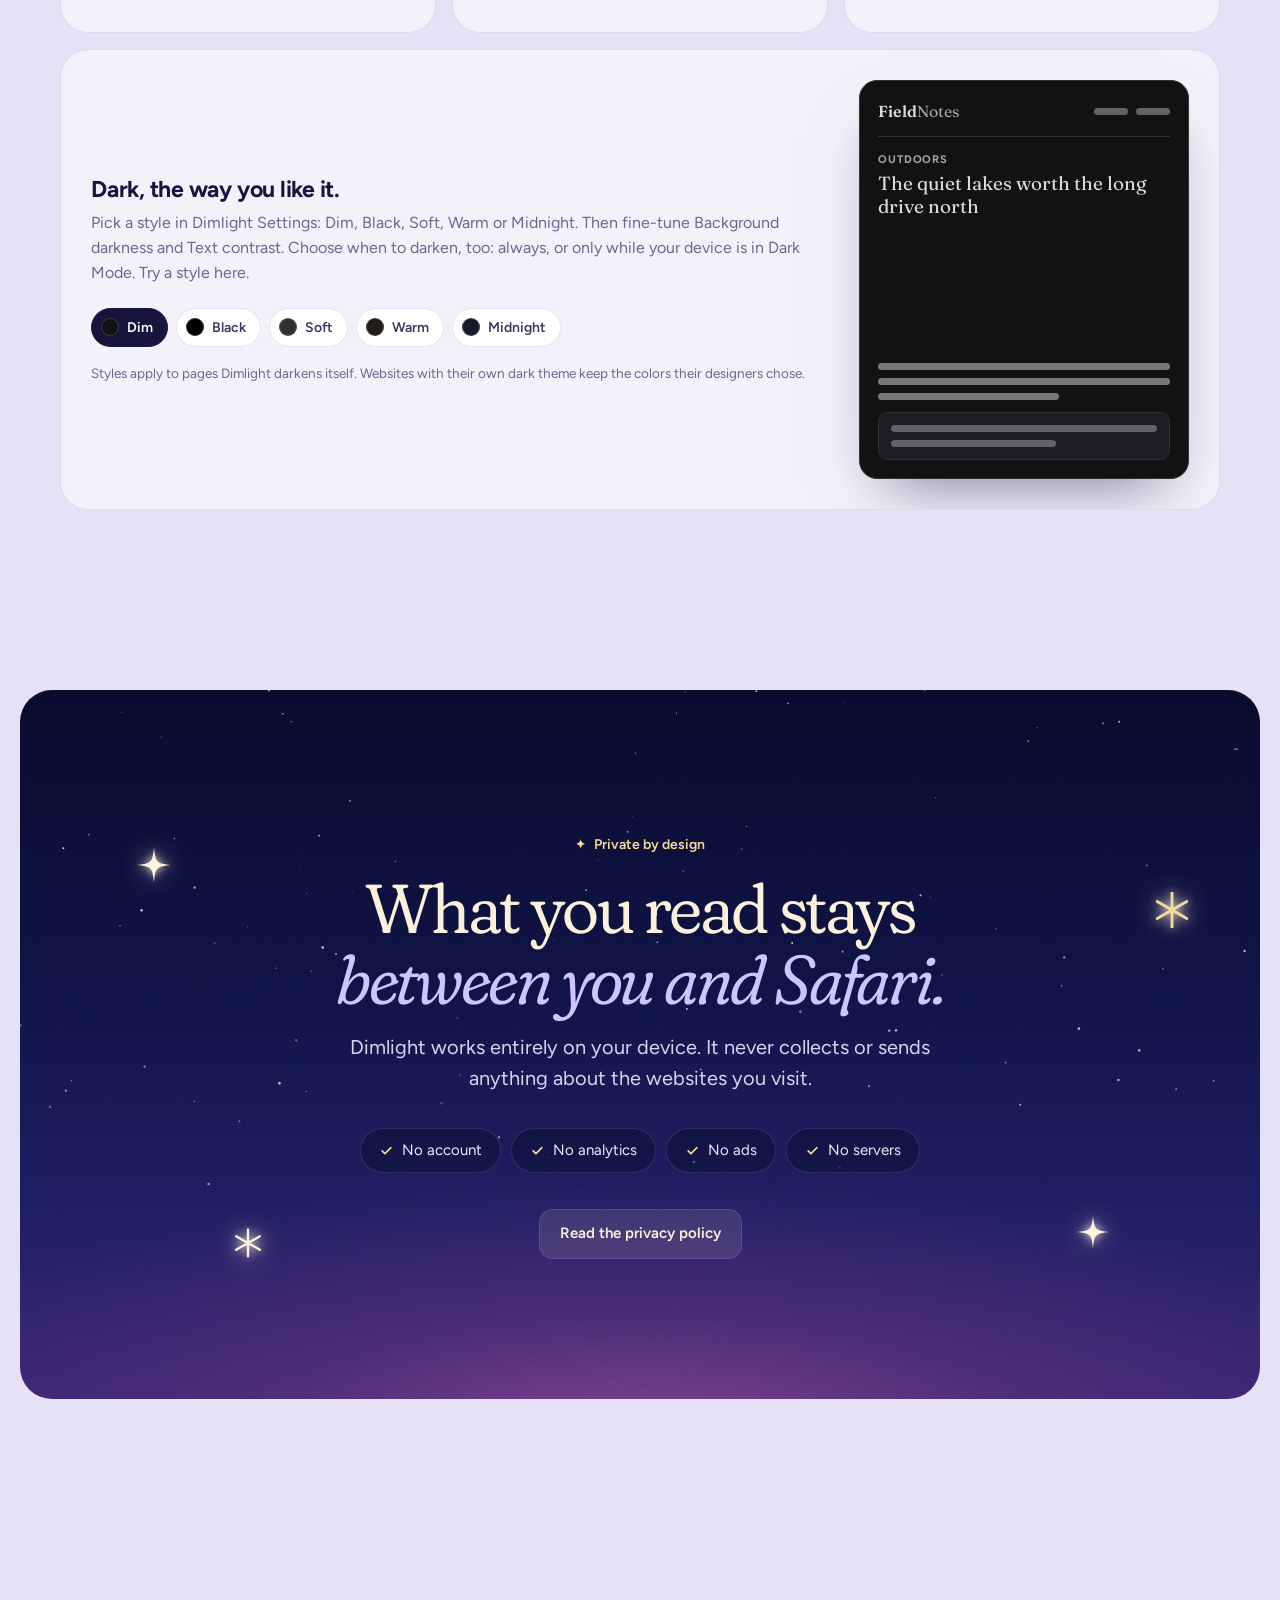
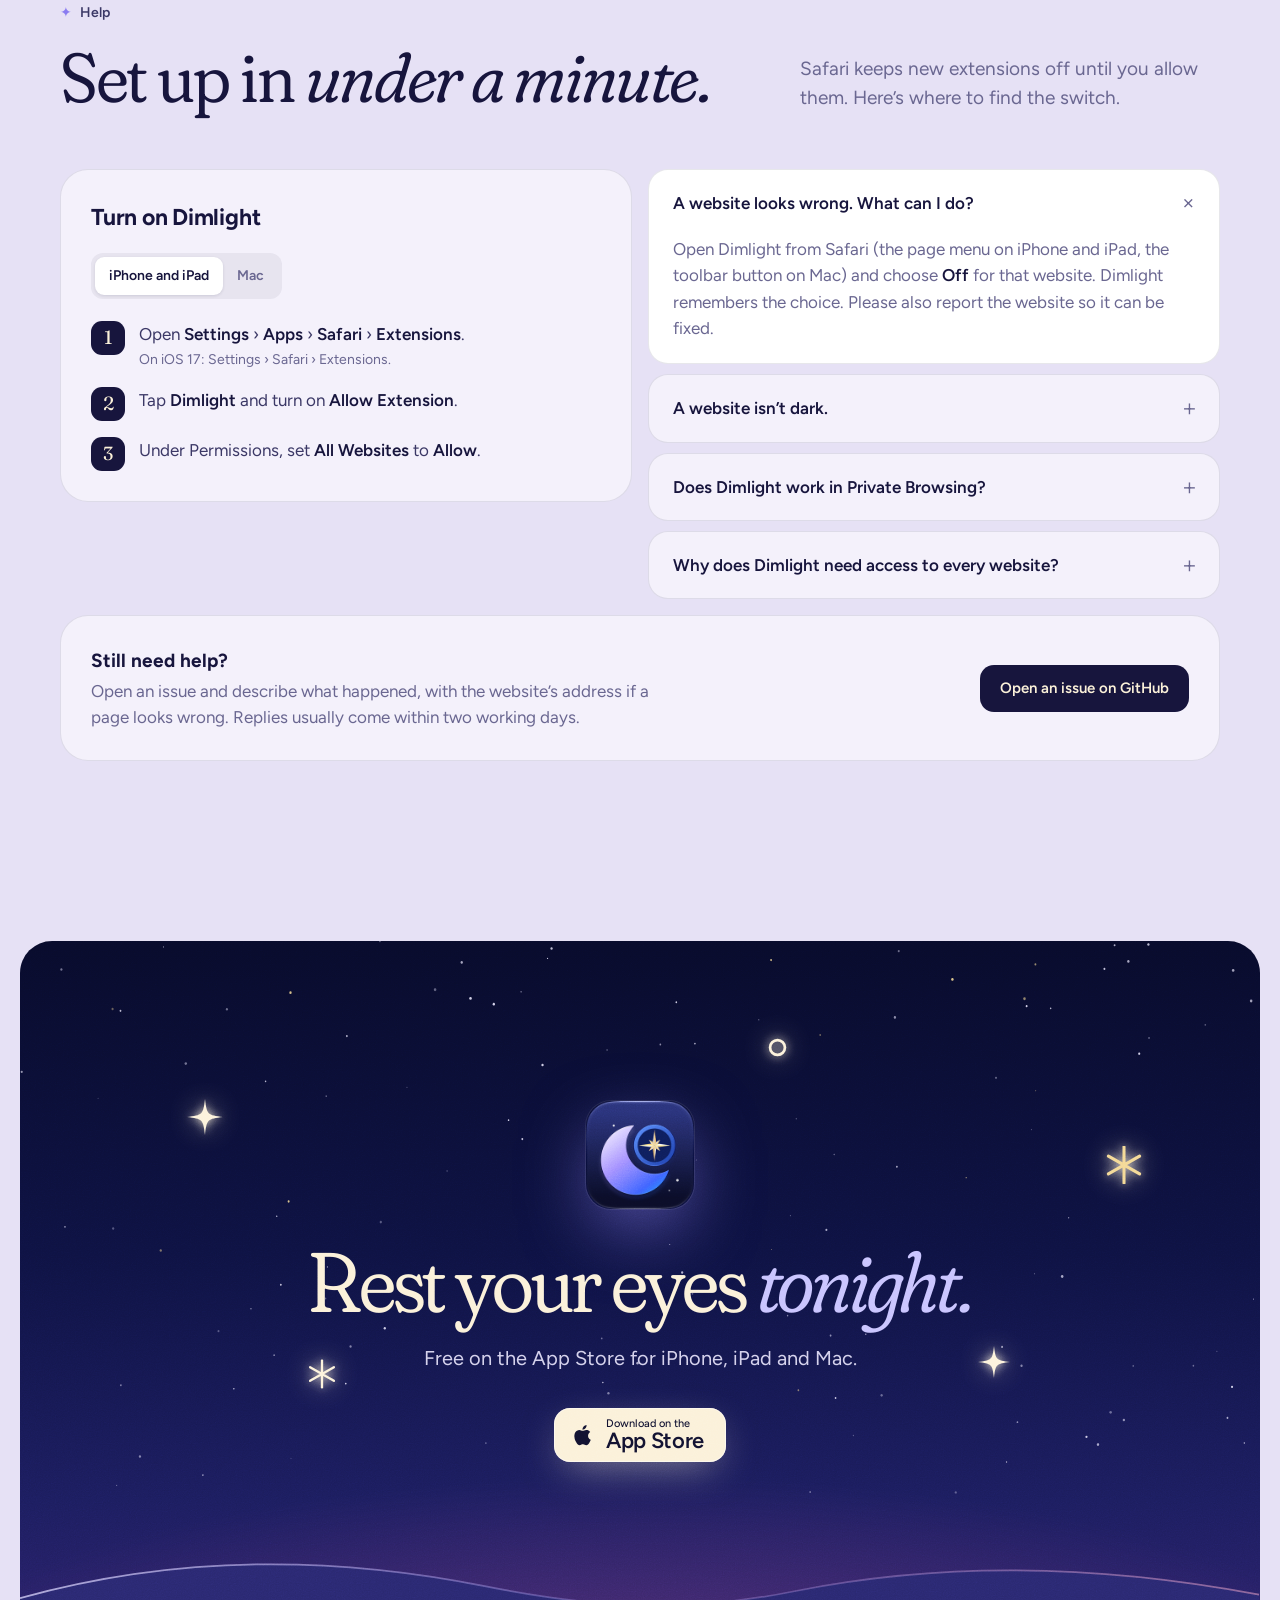
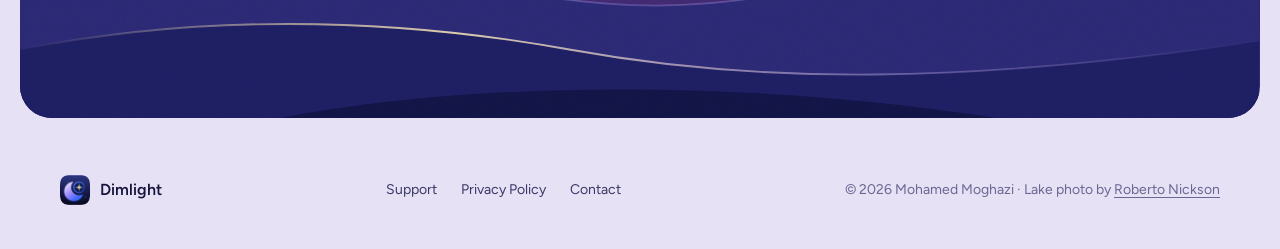
==== commit 60df0893: "Gallery: add the Dimlight Settings screenshot (styles and sliders) Co-Authored-By: Claude Opus 5.5 <" ====
--- a/index.html
+++ b/index.html
@@ -197,6 +197,7 @@
       <img src="assets/shots/iphone-1.jpg" alt="A news article in Safari on iPhone, darkened by Dimlight, with its photo in true color" loading="lazy" width="598" height="1300">
       <img src="assets/shots/iphone-2.jpg" alt="The same page split in two: before Dimlight on the left, after on the right" loading="lazy" width="598" height="1300">
       <img src="assets/shots/iphone-3.jpg" alt="A documentation site showing its own dark theme, turned on by Dimlight" loading="lazy" width="598" height="1300">
+      <img src="assets/shots/iphone-settings.jpg" alt="Dimlight Settings on iPhone: five dark styles, Background and Text contrast sliders, and a live preview" loading="lazy" width="598" height="1300">
       <img src="assets/shots/iphone-5.jpg" alt="The Dimlight app showing that Dimlight is on and how it works" loading="lazy" width="598" height="1300">
     </div>
   </section>
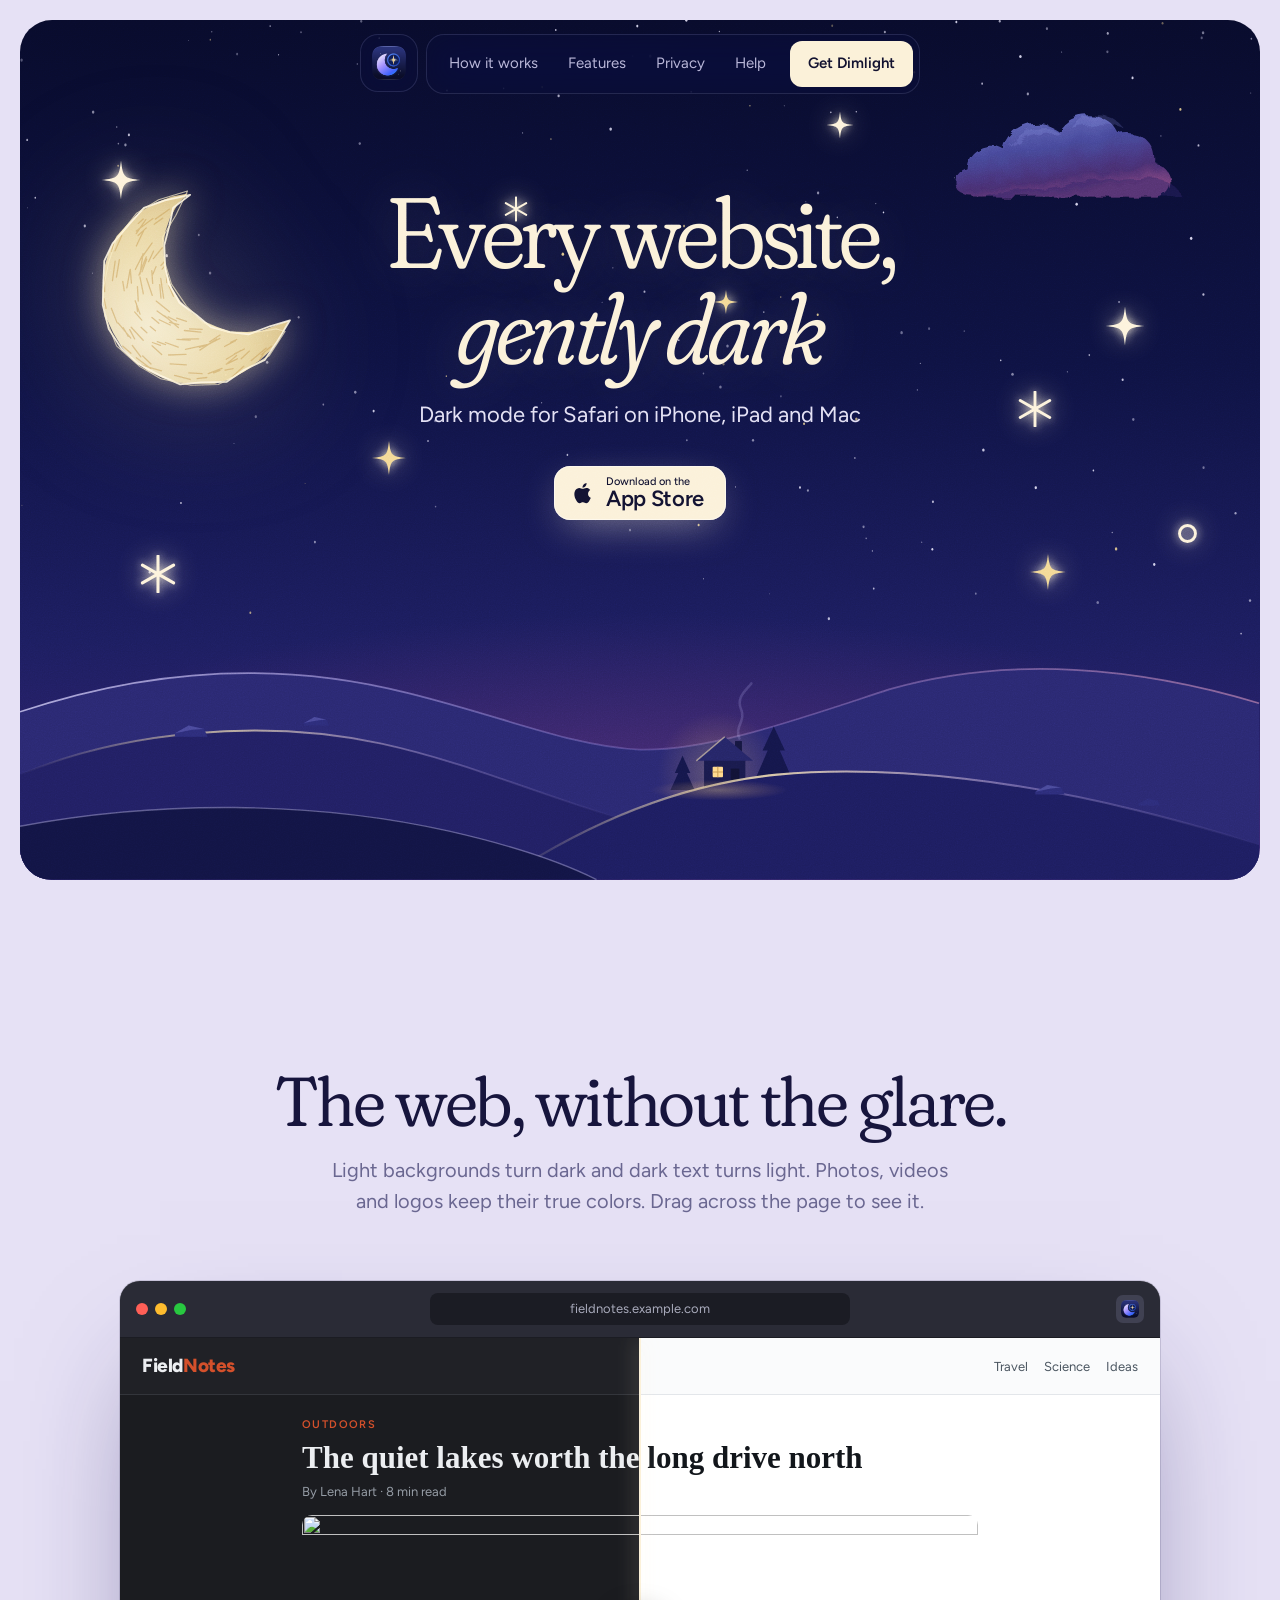
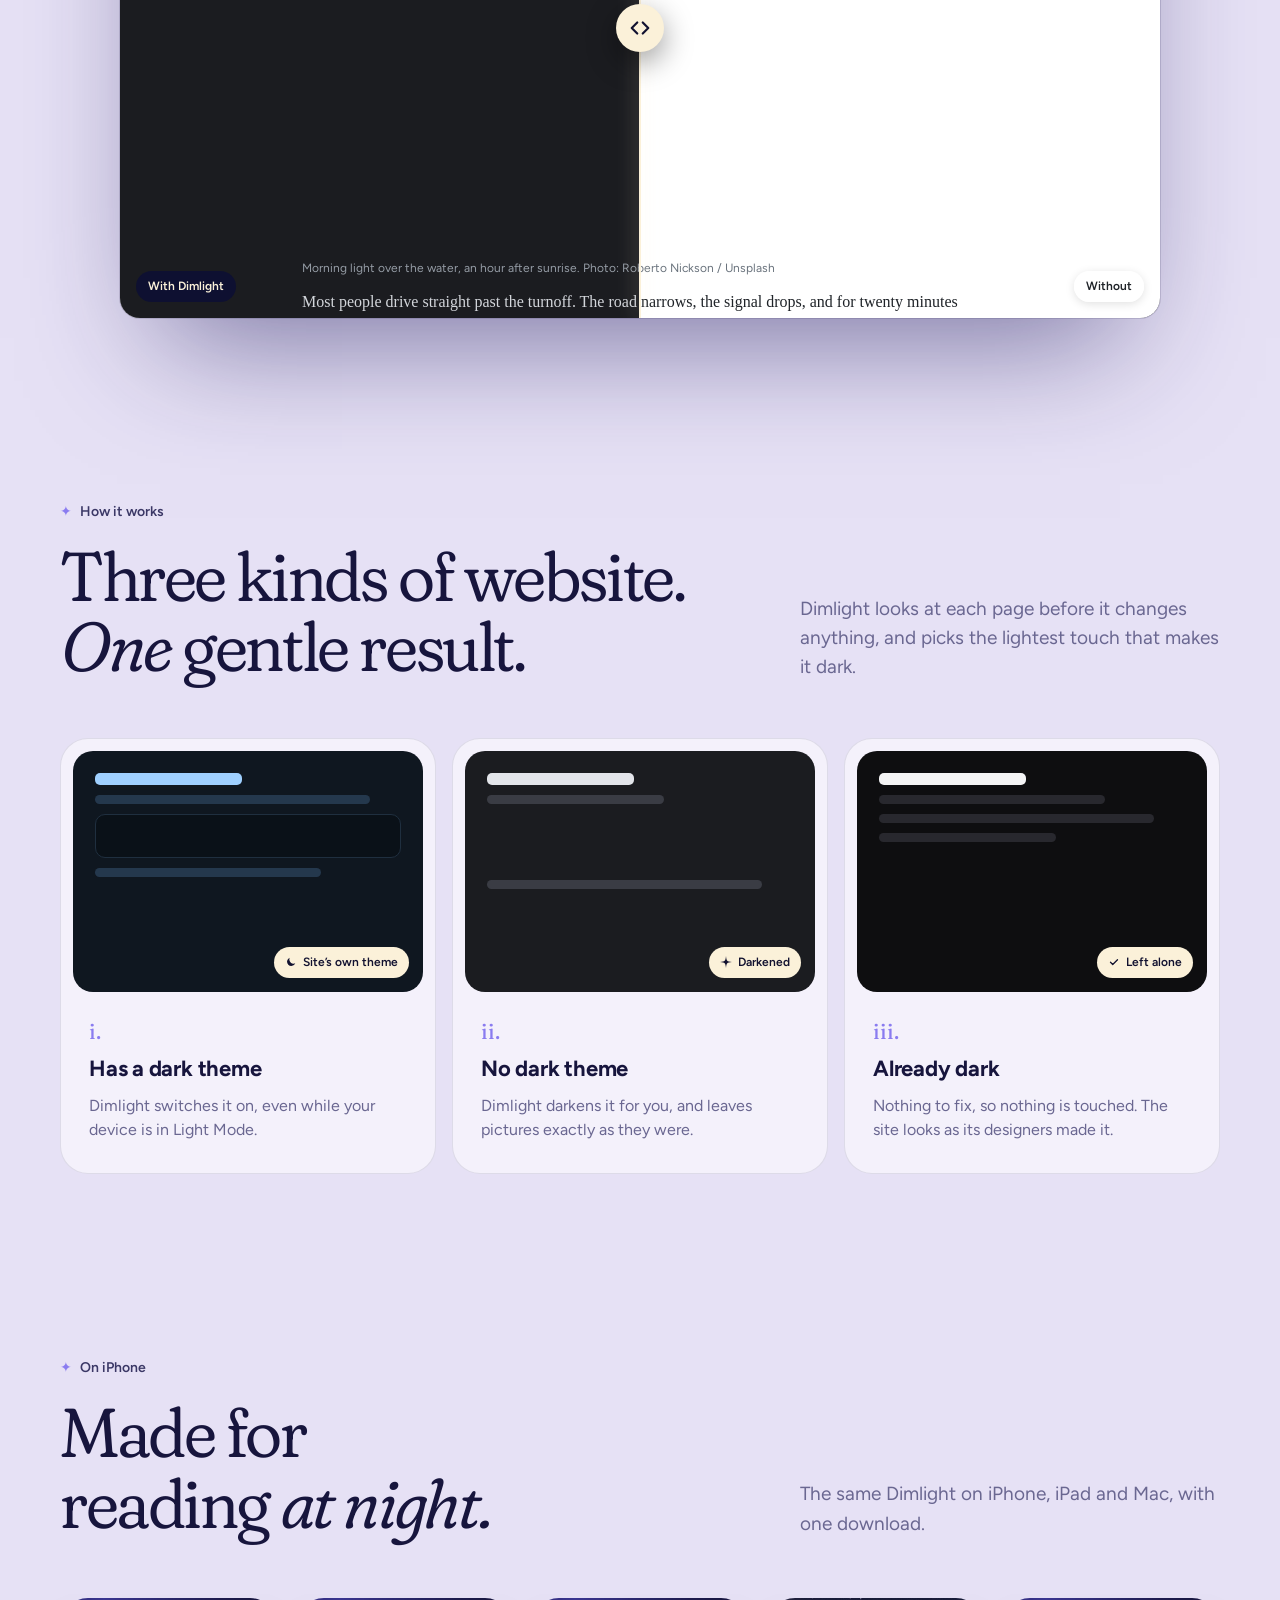
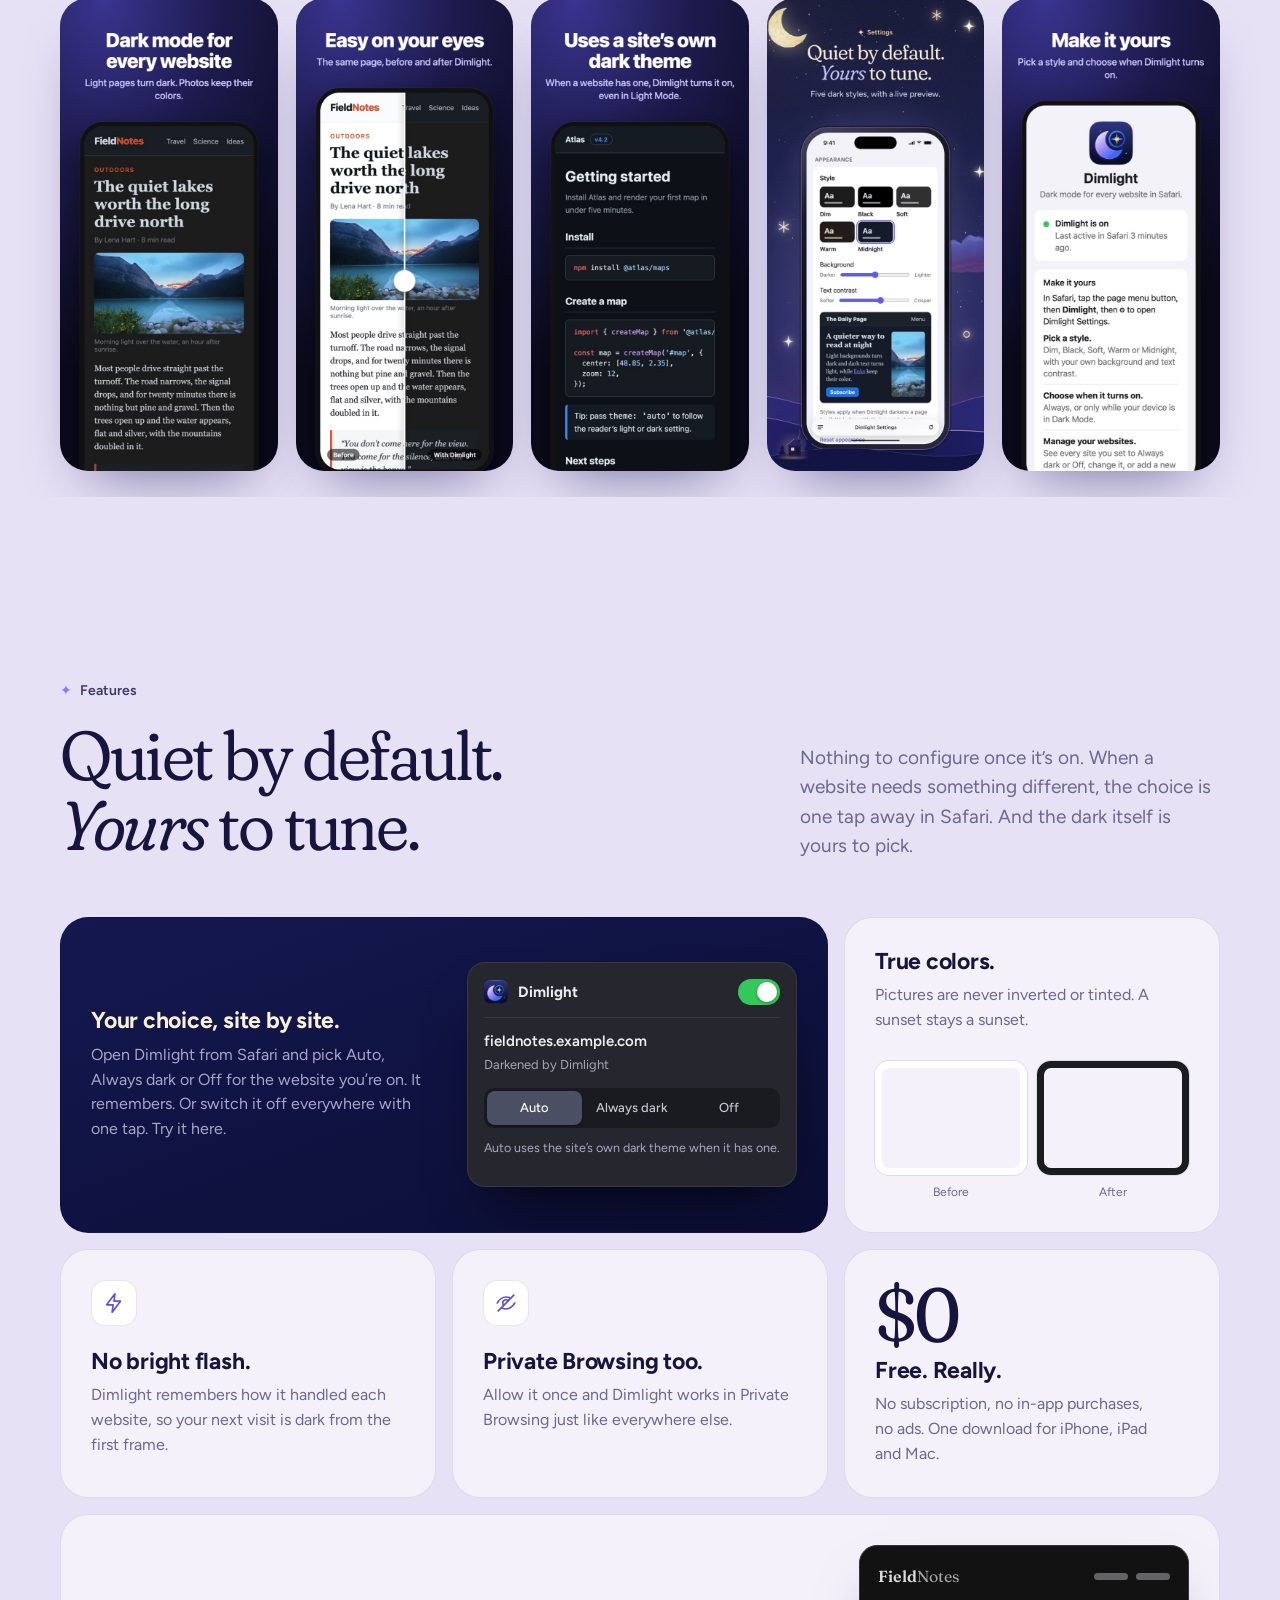
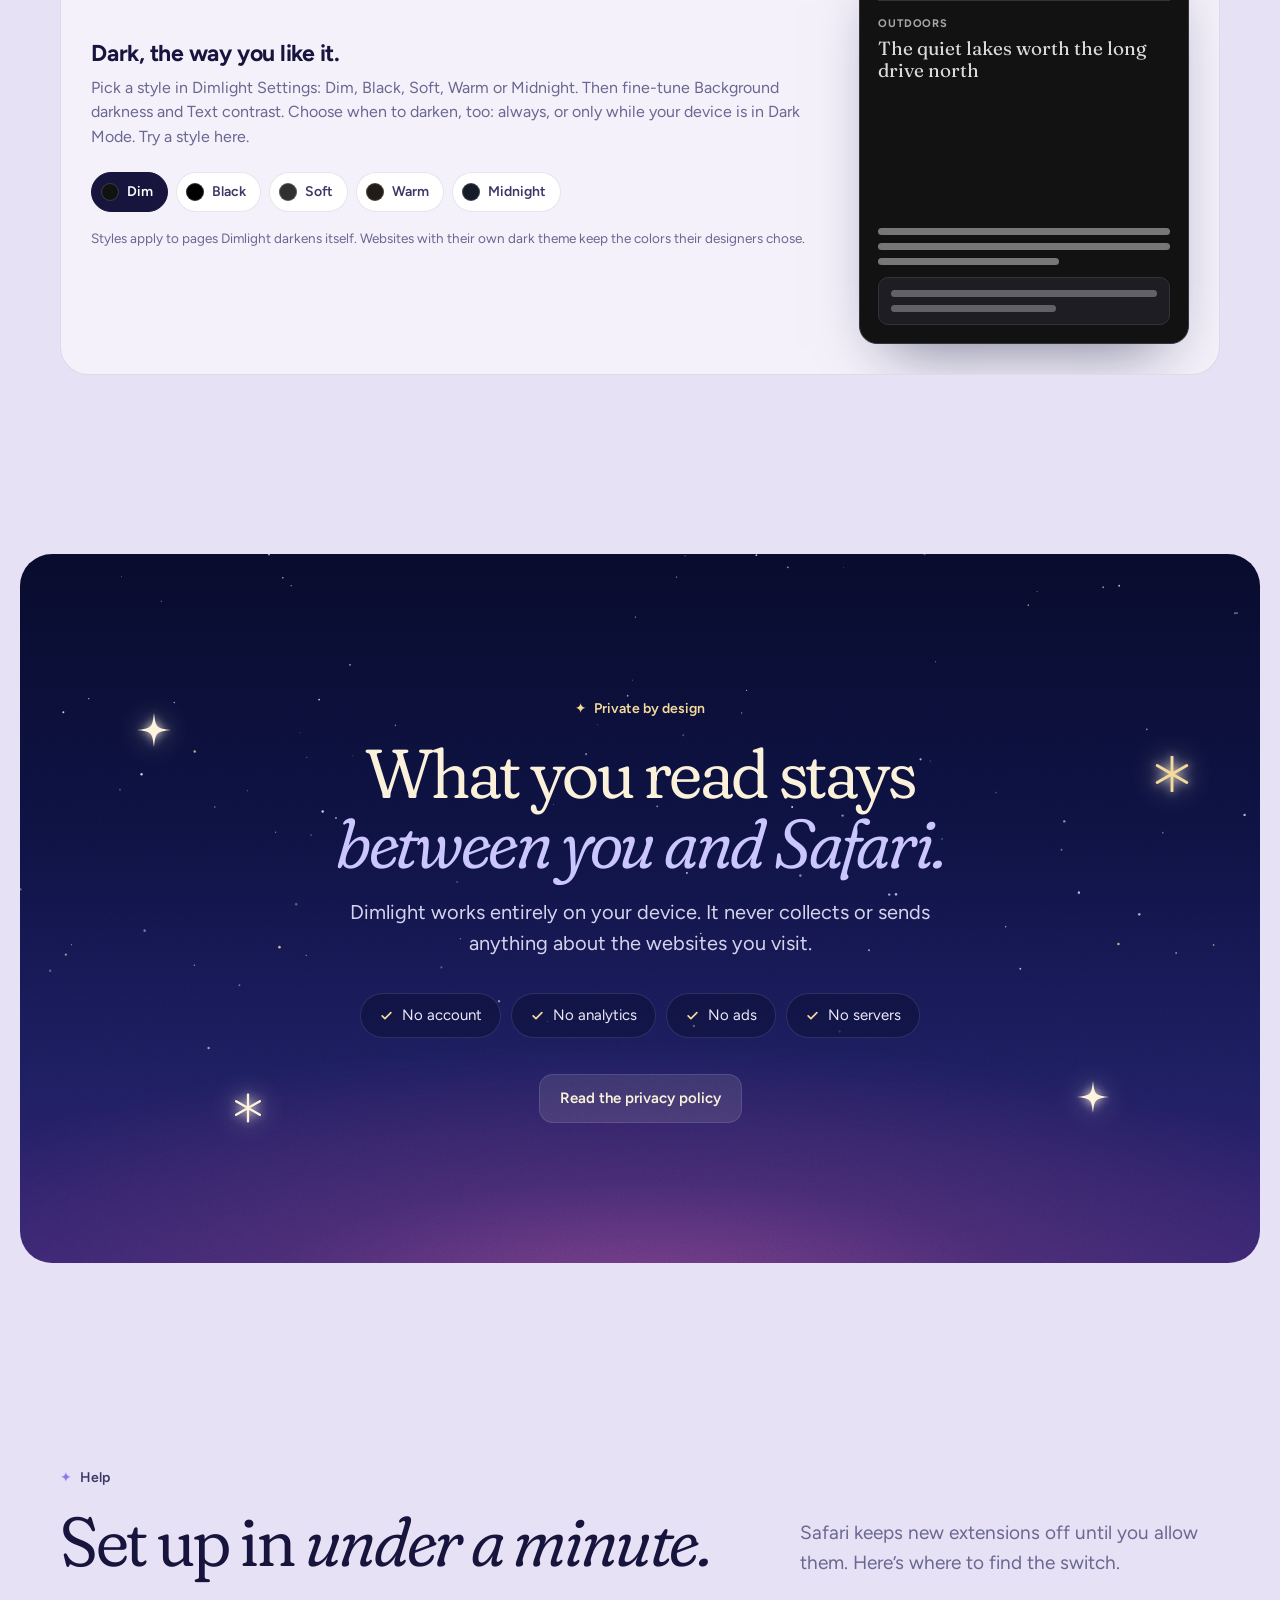
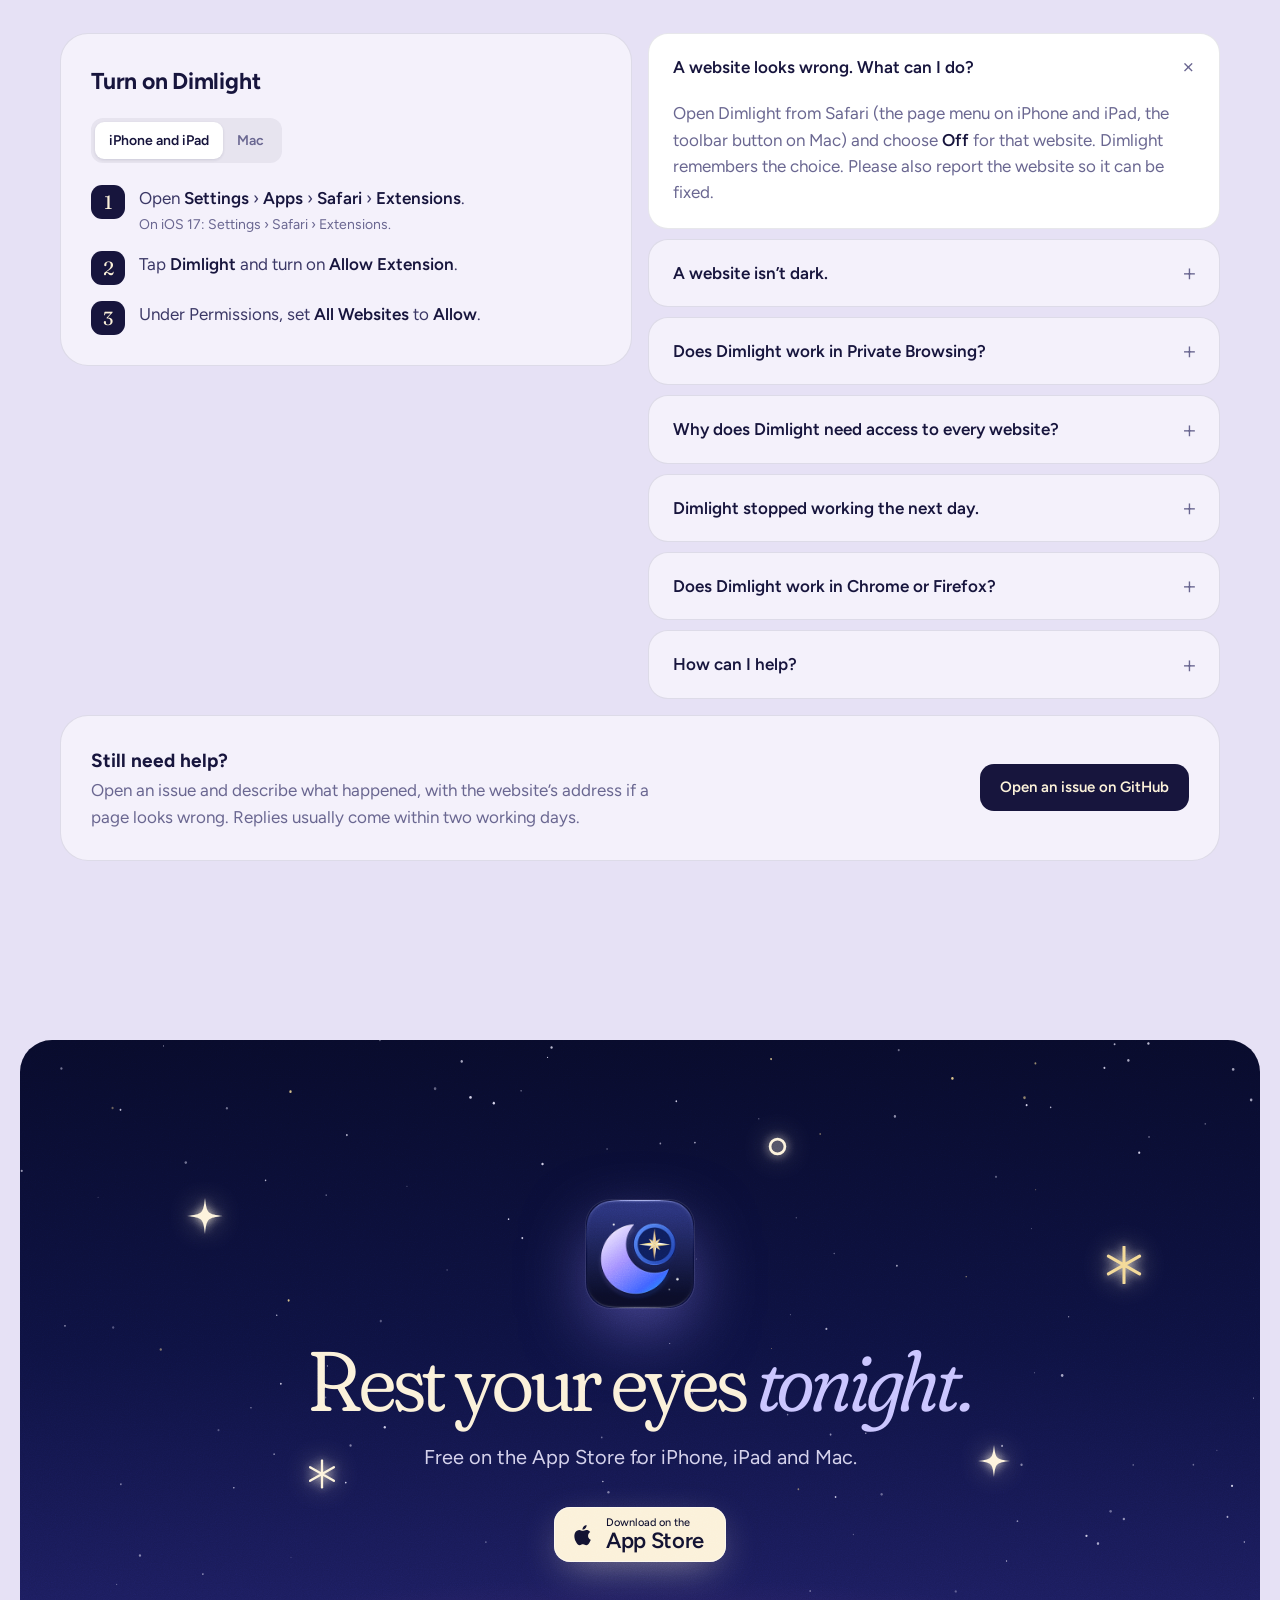
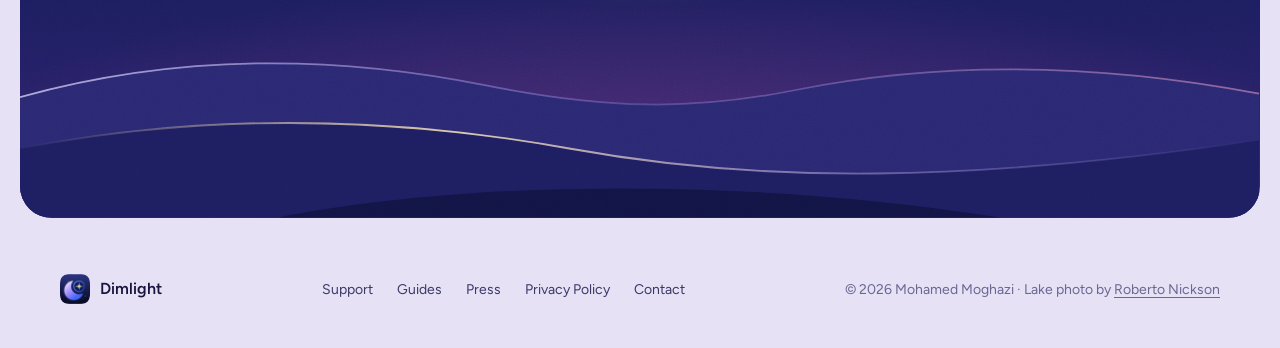
==== commit dc17f15f: "Add press kit, Safari dark mode guides and launch tweaks - Press kit page with fact sheet, descripti" ====
--- a/index.html
+++ b/index.html
@@ -45,7 +45,7 @@
     <a href="#features">Features</a>
     <a href="#privacy">Privacy</a>
     <a href="#help">Help</a>
-    <a class="nav-cta" href="https://apps.apple.com/app/id6831634388">Get Dimlight</a>
+    <a class="nav-cta" href="https://apps.apple.com/app/id6831634388?ct=site-nav">Get Dimlight</a>
   </nav>
 </header>
 
@@ -110,7 +110,7 @@
     <div class="copy">
       <h1>Every website,<br><em>gently dark</em></h1>
       <p>Dark mode for Safari on iPhone, iPad and Mac</p>
-      <a class="btn-store" href="https://apps.apple.com/app/id6831634388">
+      <a class="btn-store" href="https://apps.apple.com/app/id6831634388?ct=site-hero">
         <svg><use href="#i-apple"/></svg>
         <span><small>Download on the</small><b>App Store</b></span>
       </a>
@@ -335,6 +335,18 @@
           <summary>Why does Dimlight need access to every website?</summary>
           <p>To change a page’s colors, Safari has to let Dimlight work on that page. Dimlight doesn’t collect, store or send anything about the pages you visit. See the <a href="privacy/">privacy policy</a>.</p>
         </details>
+        <details>
+          <summary>Dimlight stopped working the next day.</summary>
+          <p>Safari probably was told to <b>Allow for One Day</b>. Open Safari’s extension settings again and choose <b>Allow</b> (iPhone and iPad) or <b>Always Allow on Every Website</b> (Mac), so Dimlight stays on.</p>
+        </details>
+        <details>
+          <summary>Does Dimlight work in Chrome or Firefox?</summary>
+          <p>No. Dimlight is a Safari extension for iPhone, iPad and Mac. It doesn’t work in other browsers or on Android or Windows.</p>
+        </details>
+        <details>
+          <summary>How can I help?</summary>
+          <p>Dimlight is free and made by one person. If it makes your evenings easier, an <a href="https://apps.apple.com/app/id6831634388?action=write-review">honest rating on the App Store</a> helps other people find it. Telling a friend works too.</p>
+        </details>
       </div>
     </div>
     <div class="card contact reveal">
@@ -360,7 +372,7 @@
       <img class="icon reveal" src="icon.png" alt="">
       <h2 class="reveal">Rest your eyes <em>tonight.</em></h2>
       <p class="reveal">Free on the App Store for iPhone, iPad and Mac.</p>
-      <a class="btn-store reveal" href="https://apps.apple.com/app/id6831634388">
+      <a class="btn-store reveal" href="https://apps.apple.com/app/id6831634388?ct=site-finale">
         <svg><use href="#i-apple"/></svg>
         <span><small>Download on the</small><b>App Store</b></span>
       </a>
@@ -373,6 +385,8 @@
     <div class="brand"><img src="icon.png" alt="">Dimlight</div>
     <nav aria-label="Footer">
       <a href="#help">Support</a>
+      <a href="guides/">Guides</a>
+      <a href="press/">Press</a>
       <a href="privacy/">Privacy Policy</a>
       <a href="https://github.com/M-Moghazi/dimlight/issues">Contact</a>
     </nav>
--- a/style.css
+++ b/style.css
@@ -192,9 +192,12 @@
 .mini.already .w1 { background: #f4f4f5; }
 
 /* ---------- Screenshot gallery ---------- */
-.gallery { display: grid; grid-auto-flow: column; grid-auto-columns: clamp(220px, 24vw, 280px); gap: 18px; overflow-x: auto; scroll-snap-type: x mandatory; padding: 4px max(var(--gutter), (100% - 1160px) / 2) 26px; scrollbar-width: none; }
+.gallery { display: flex; gap: 18px; overflow-x: auto; scroll-snap-type: x mandatory; padding: 4px max(var(--gutter), (100% - 1160px) / 2) 26px; scrollbar-width: none; }
 .gallery::-webkit-scrollbar { display: none; }
-.gallery img { width: 100%; height: auto; aspect-ratio: 1320 / 2868; border-radius: 28px; scroll-snap-align: center; box-shadow: 0 30px 60px -30px rgba(30, 24, 90, .6); background: var(--night); }
+/* Auto margins center the row when it fits and still let it scroll from the first shot when it doesn't. */
+.gallery img:first-child { margin-left: auto; }
+.gallery img:last-child { margin-right: auto; }
+.gallery img { flex: 0 0 clamp(200px, calc((min(100vw - 2 * var(--gutter), 1160px) - 72px) / 5), 280px); width: auto; min-width: 0; height: auto; aspect-ratio: 1320 / 2868; border-radius: 28px; scroll-snap-align: center; box-shadow: 0 30px 60px -30px rgba(30, 24, 90, .6); background: var(--night); }
 
 /* ---------- Features ---------- */
 .bento { display: grid; grid-template-columns: repeat(6, 1fr); gap: 16px; }
@@ -335,6 +338,38 @@
 .doc li { margin-bottom: 8px; }
 .doc li b { color: var(--ink); }
 .doc a { color: #5b4fd6; }
+.doc h3 { font-size: 20px; margin: 28px 0 6px; }
+.doc ol { padding-left: 22px; }
+.doc ol li { margin-bottom: 10px; }
+.doc .small { font-size: 14.5px; color: var(--muted); }
+.doc .link-btn { color: var(--cream); }
+.doc .cta-row { display: flex; flex-wrap: wrap; align-items: center; gap: 10px 18px; margin: 28px 0 0; }
+.doc .cta-row .small { margin: 0; }
+.doc .quote { padding: 18px 22px; border-left: 3px solid #8a7cf0; background: var(--card); border-radius: 0 16px 16px 0; }
+.doc .tip { padding: 18px 22px; border-radius: 20px; background: var(--card); border: 1px solid var(--line); color: var(--ink-2); }
+.facts { display: grid; grid-template-columns: max-content 1fr; gap: 10px 24px; margin: 0; }
+.facts dt { font-weight: 600; color: var(--ink); }
+.facts dd { margin: 0; color: var(--ink-2); }
+.press-shots { display: grid; grid-template-columns: repeat(3, 1fr); gap: 14px; margin: 18px 0; }
+.press-shots img { width: 100%; height: auto; border-radius: 20px; box-shadow: 0 20px 40px -24px rgba(30, 24, 90, .6); background: var(--night); }
+.press-shots.wide { grid-template-columns: repeat(2, 1fr); }
+.press-shots.wide img { border-radius: 12px; }
+.guide-list { list-style: none; padding: 0 !important; display: grid; gap: 14px; }
+.guide-list a { display: block; padding: 22px 24px; border-radius: 22px; background: var(--card-2); border: 1px solid var(--line); text-decoration: none; color: var(--ink); transition: transform .2s; }
+.guide-list a:hover { transform: translateY(-2px); }
+.guide-list b { display: block; font-family: var(--serif); font-weight: 400; font-size: 24px; line-height: 1.2; letter-spacing: -0.02em; margin-bottom: 4px; }
+.guide-list span { color: var(--ink-2); }
+.doc-end { margin: 64px 0 0; padding: 40px 28px; border-radius: 28px; text-align: center; }
+.doc-end h2 { color: var(--cream); margin: 0 0 10px !important; }
+.doc-end p { color: var(--n-muted) !important; margin: 0 0 24px; }
+.doc-end .btn-store { display: inline-flex; }
+@media (max-width: 560px) {
+  .facts { grid-template-columns: 1fr; gap: 2px; }
+  .facts dd { margin-bottom: 10px; }
+  .press-shots, .press-shots.wide { grid-template-columns: 1fr; }
+  .press-shots img { max-width: 320px; margin: 0 auto; }
+  .press-shots.wide img { max-width: 100%; }
+}
 
 /* ---------- Responsive ---------- */
 @media (max-width: 980px) {
@@ -349,6 +384,7 @@
   .help-grid { grid-template-columns: 1fr; }
 }
 @media (max-width: 760px) {
+  .gallery img { flex-basis: 220px; }
   /* Phones: just the app icon and one button, no pill around the button. */
   .nav-pill a:not(.nav-cta) { display: none; }
   .nav-pill, .nav.solid .nav-pill { padding: 0; background: none; border: 0; box-shadow: none; backdrop-filter: none; -webkit-backdrop-filter: none; }
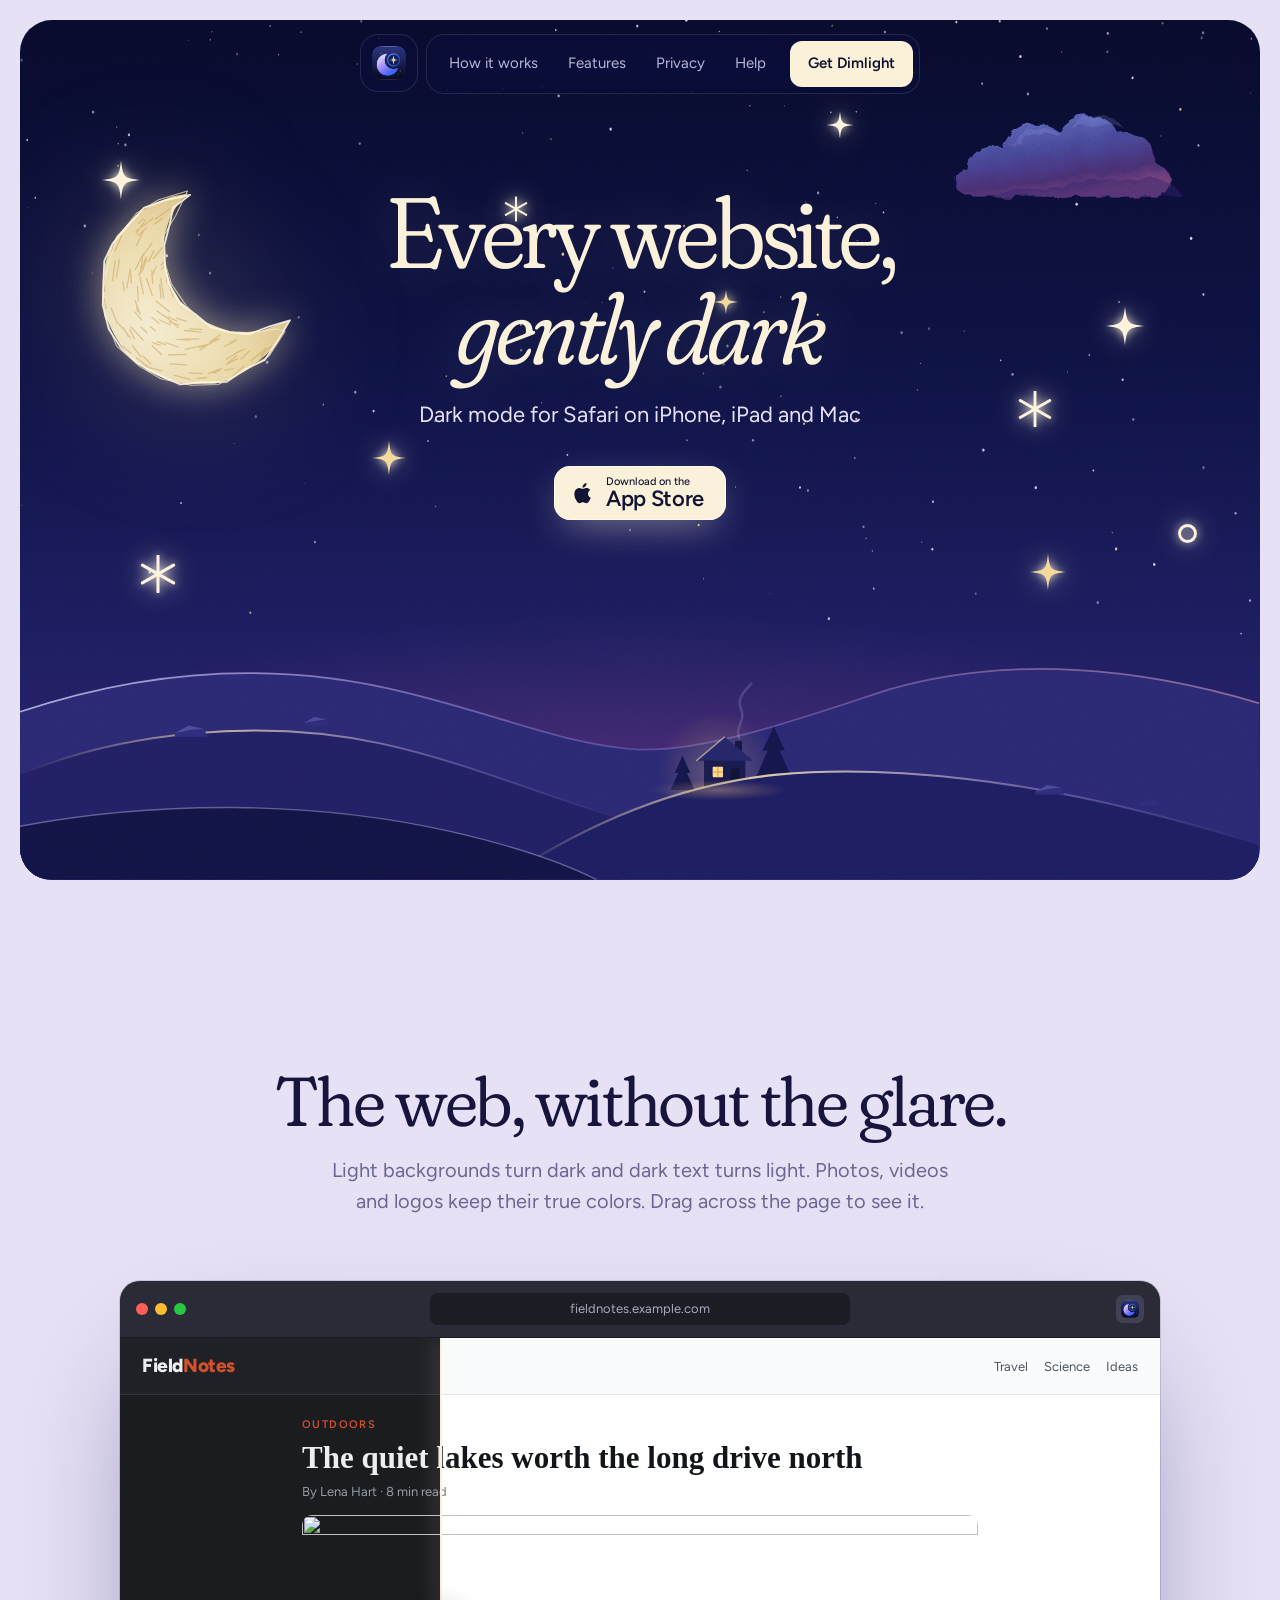
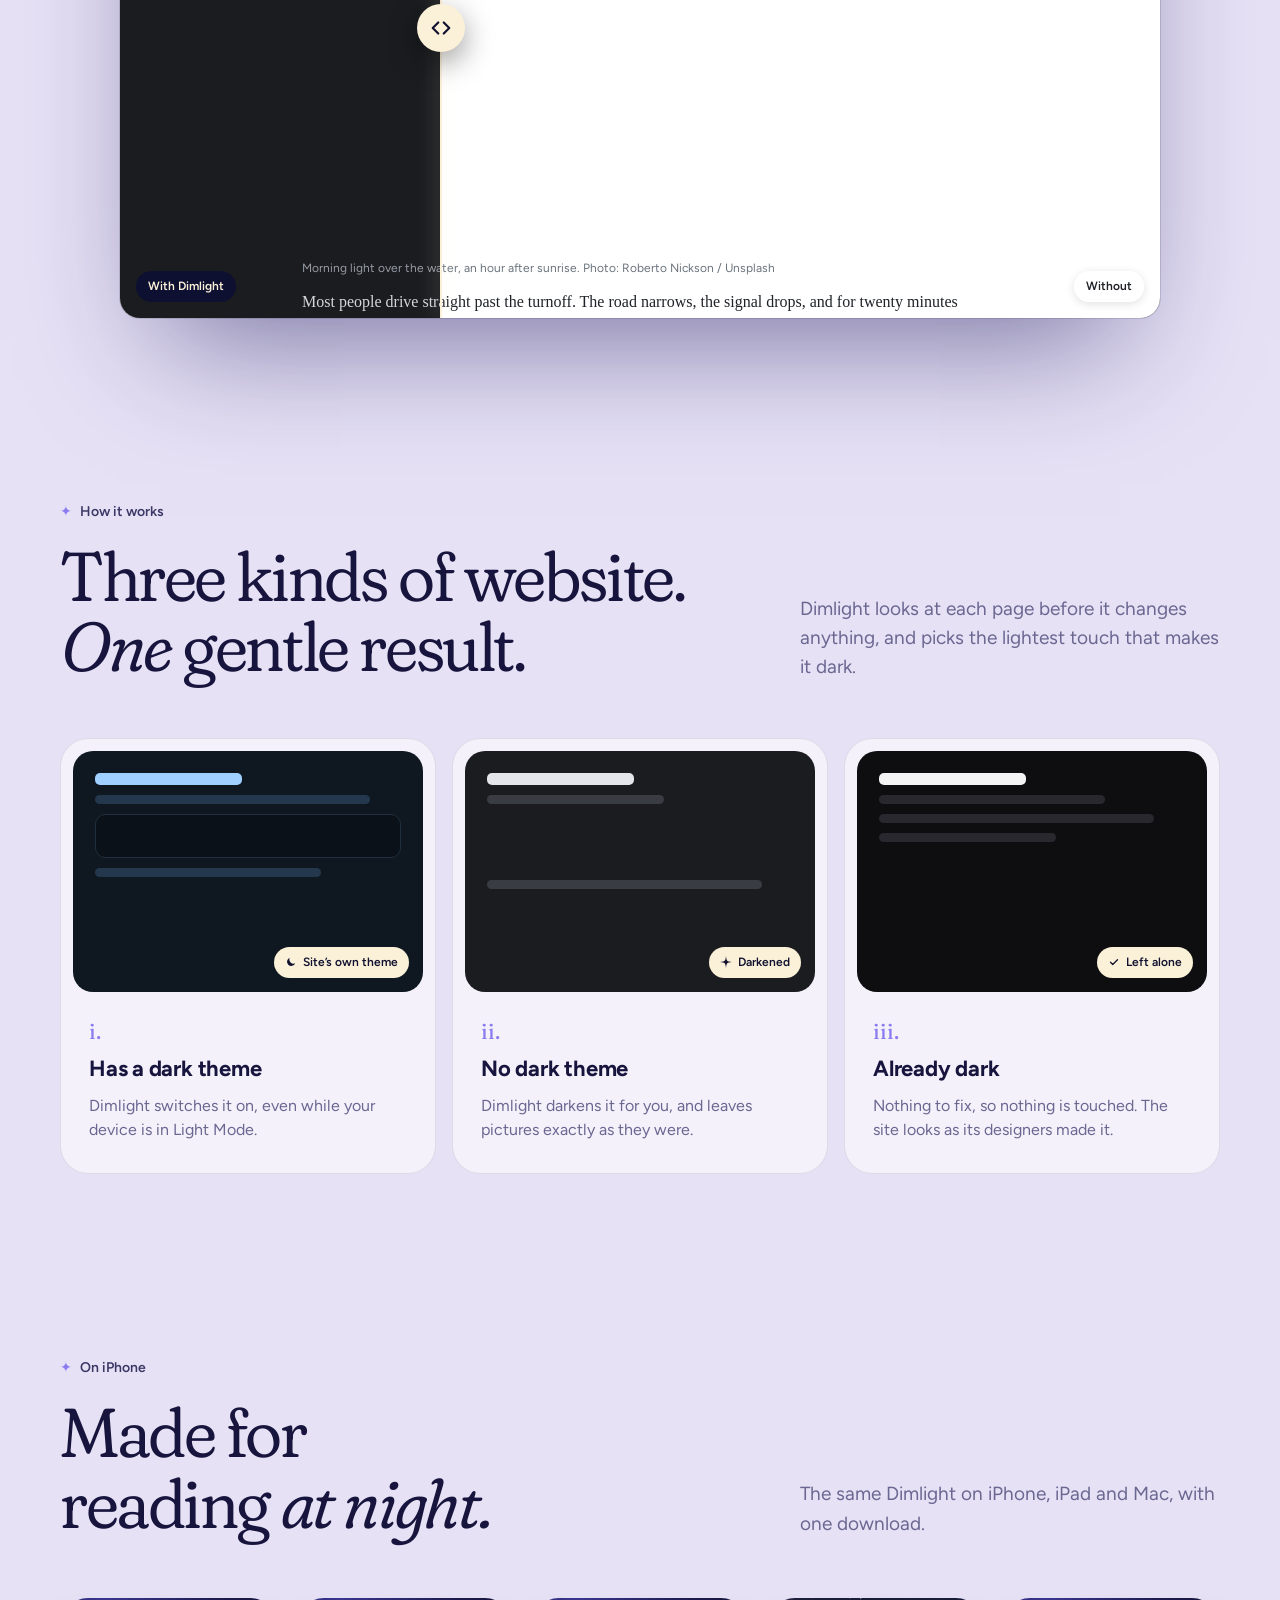
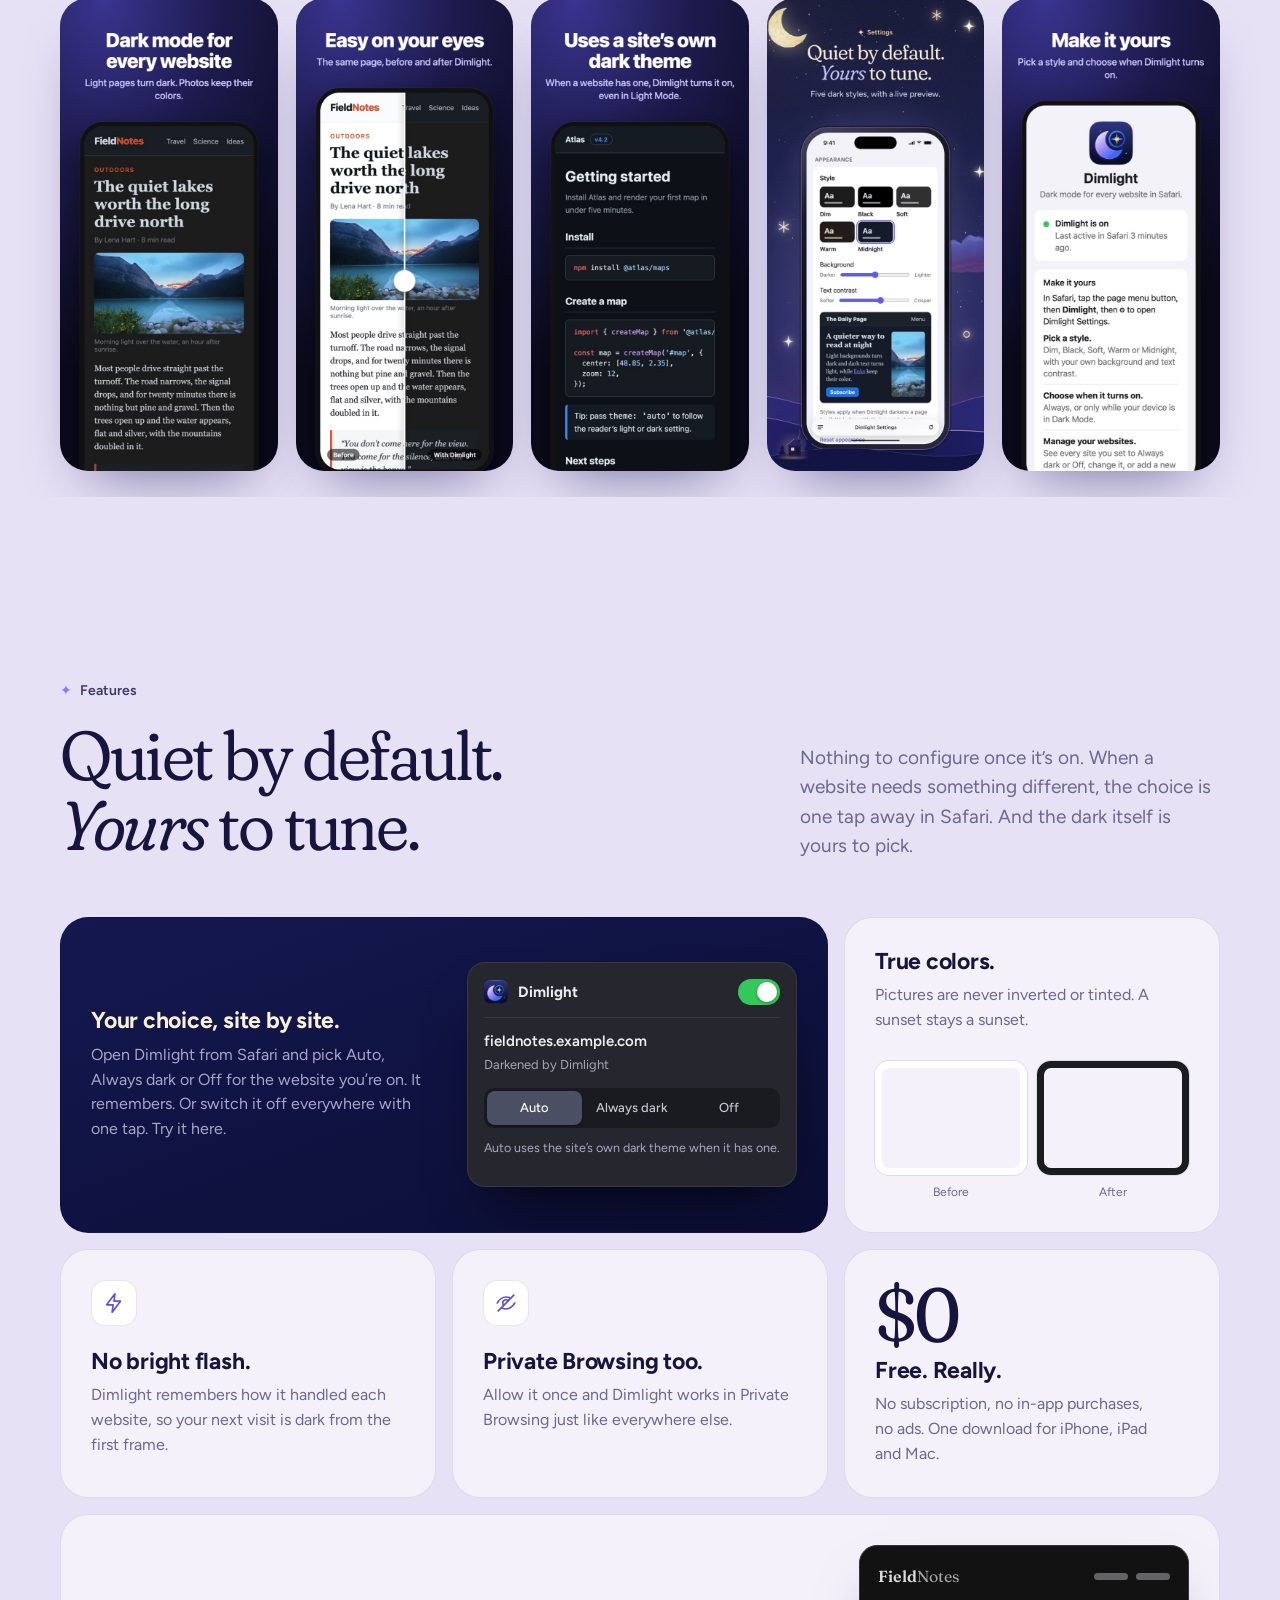
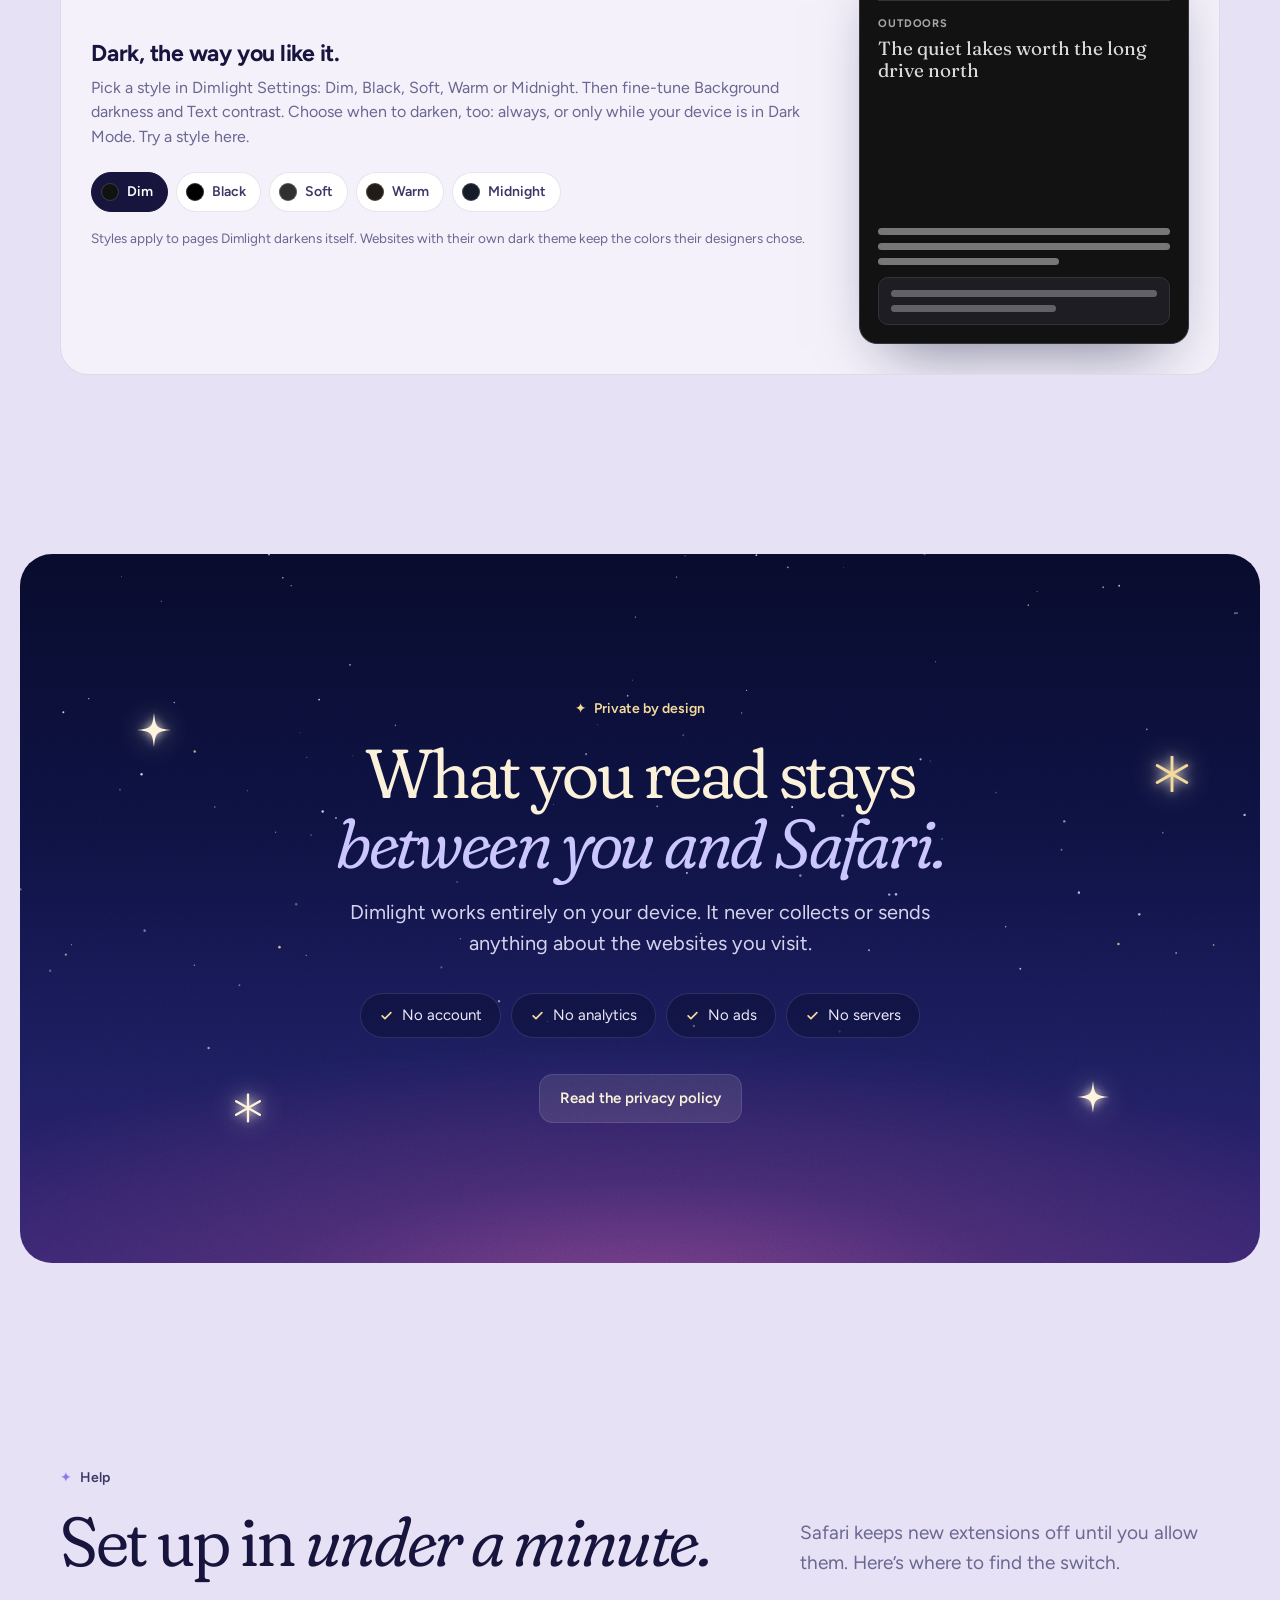
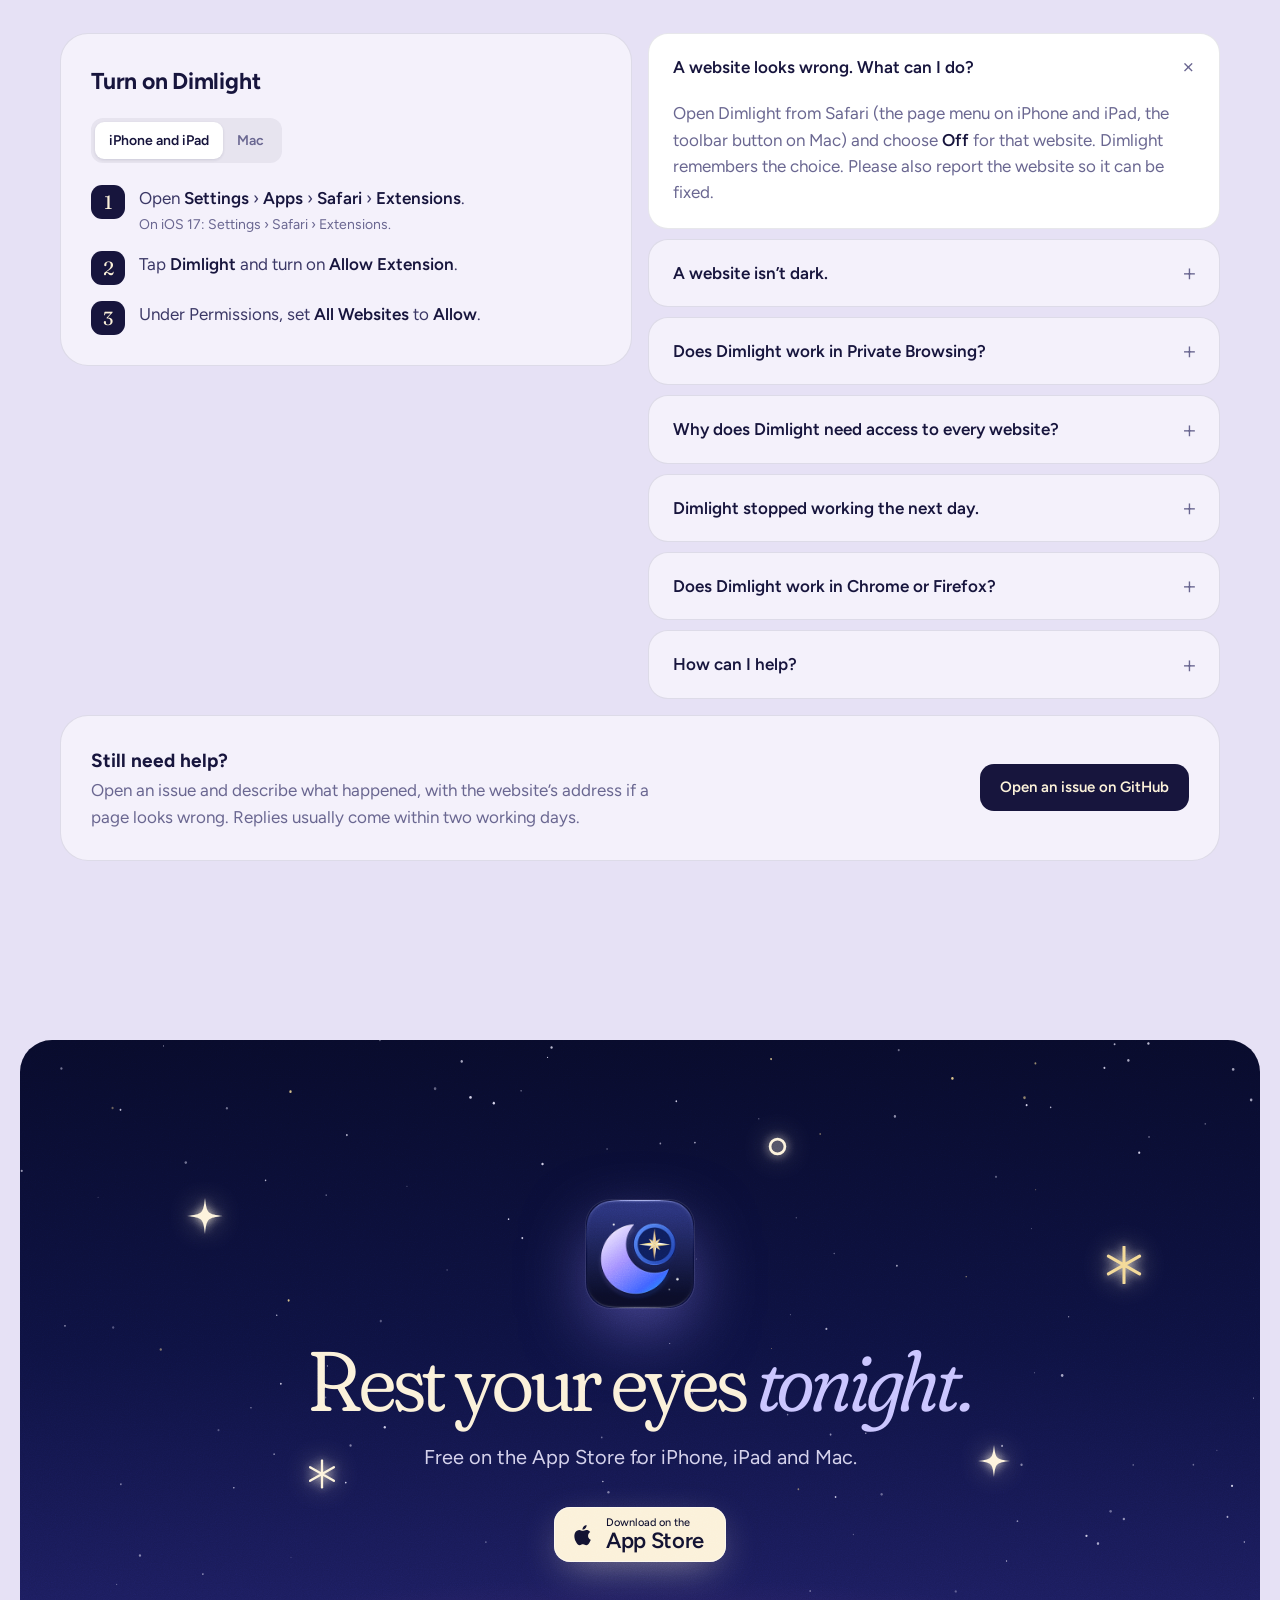
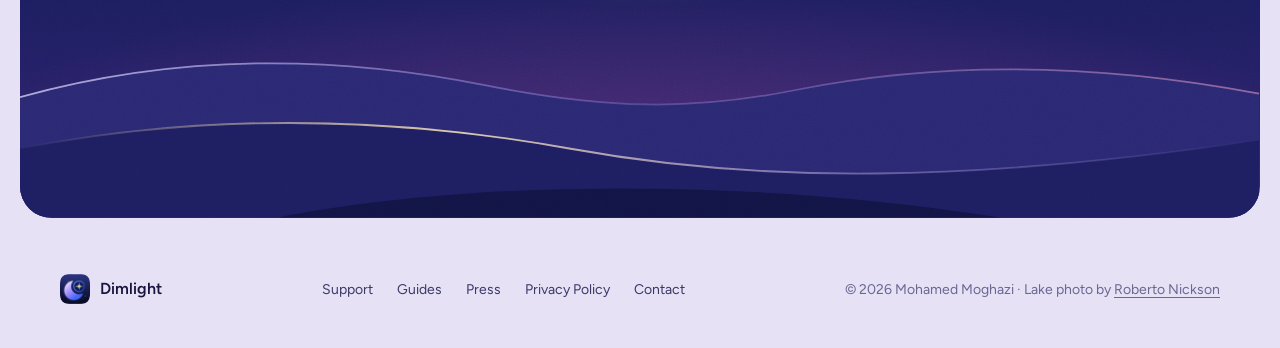
==== commit b7914708: "Add App Store provider token to campaign links Co-Authored-By: Claude Opus 5.5 <noreply@anthropic.co" ====
--- a/index.html
+++ b/index.html
@@ -45,7 +45,7 @@
     <a href="#features">Features</a>
     <a href="#privacy">Privacy</a>
     <a href="#help">Help</a>
-    <a class="nav-cta" href="https://apps.apple.com/app/id6831634388?ct=site-nav">Get Dimlight</a>
+    <a class="nav-cta" href="https://apps.apple.com/app/apple-store/id6831634388?pt=117697949&ct=site-nav">Get Dimlight</a>
   </nav>
 </header>
 
@@ -110,7 +110,7 @@
     <div class="copy">
       <h1>Every website,<br><em>gently dark</em></h1>
       <p>Dark mode for Safari on iPhone, iPad and Mac</p>
-      <a class="btn-store" href="https://apps.apple.com/app/id6831634388?ct=site-hero">
+      <a class="btn-store" href="https://apps.apple.com/app/apple-store/id6831634388?pt=117697949&ct=site-hero">
         <svg><use href="#i-apple"/></svg>
         <span><small>Download on the</small><b>App Store</b></span>
       </a>
@@ -372,7 +372,7 @@
       <img class="icon reveal" src="icon.png" alt="">
       <h2 class="reveal">Rest your eyes <em>tonight.</em></h2>
       <p class="reveal">Free on the App Store for iPhone, iPad and Mac.</p>
-      <a class="btn-store reveal" href="https://apps.apple.com/app/id6831634388?ct=site-finale">
+      <a class="btn-store reveal" href="https://apps.apple.com/app/apple-store/id6831634388?pt=117697949&ct=site-finale">
         <svg><use href="#i-apple"/></svg>
         <span><small>Download on the</small><b>App Store</b></span>
       </a>
